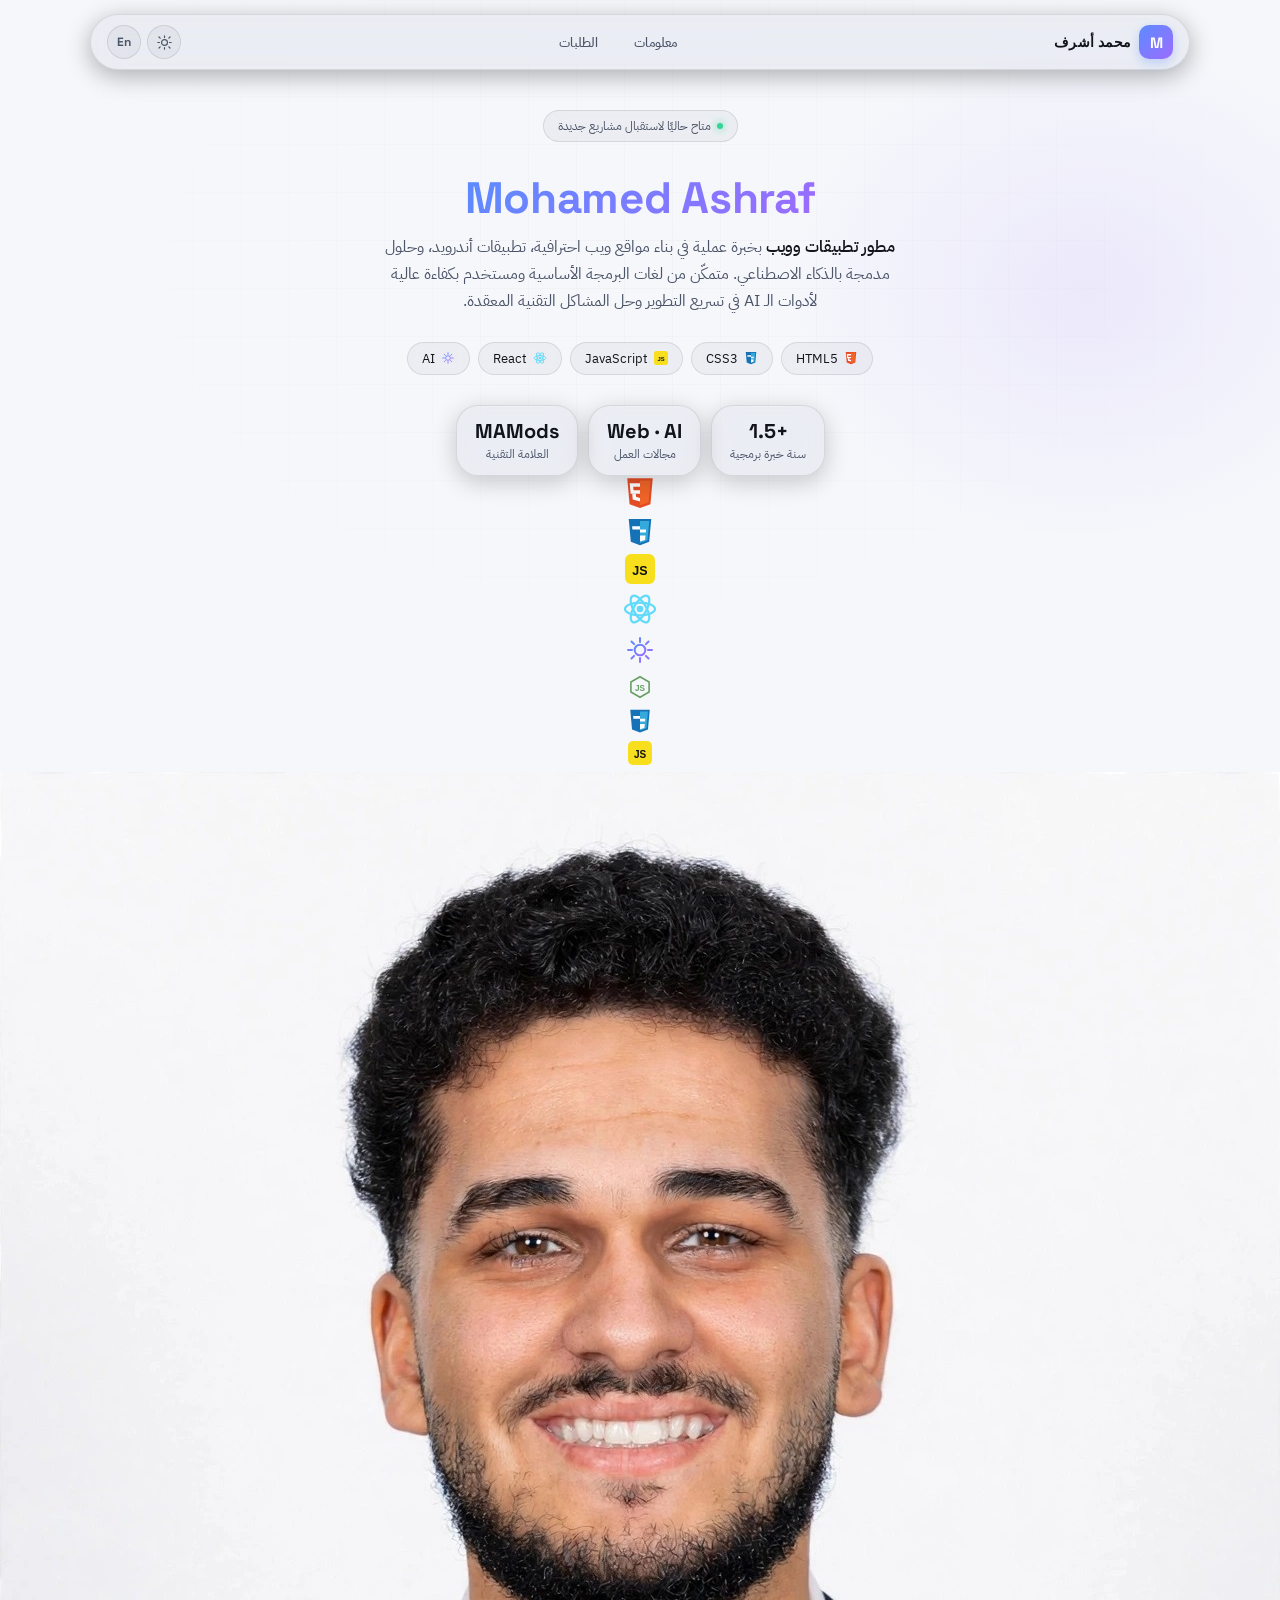
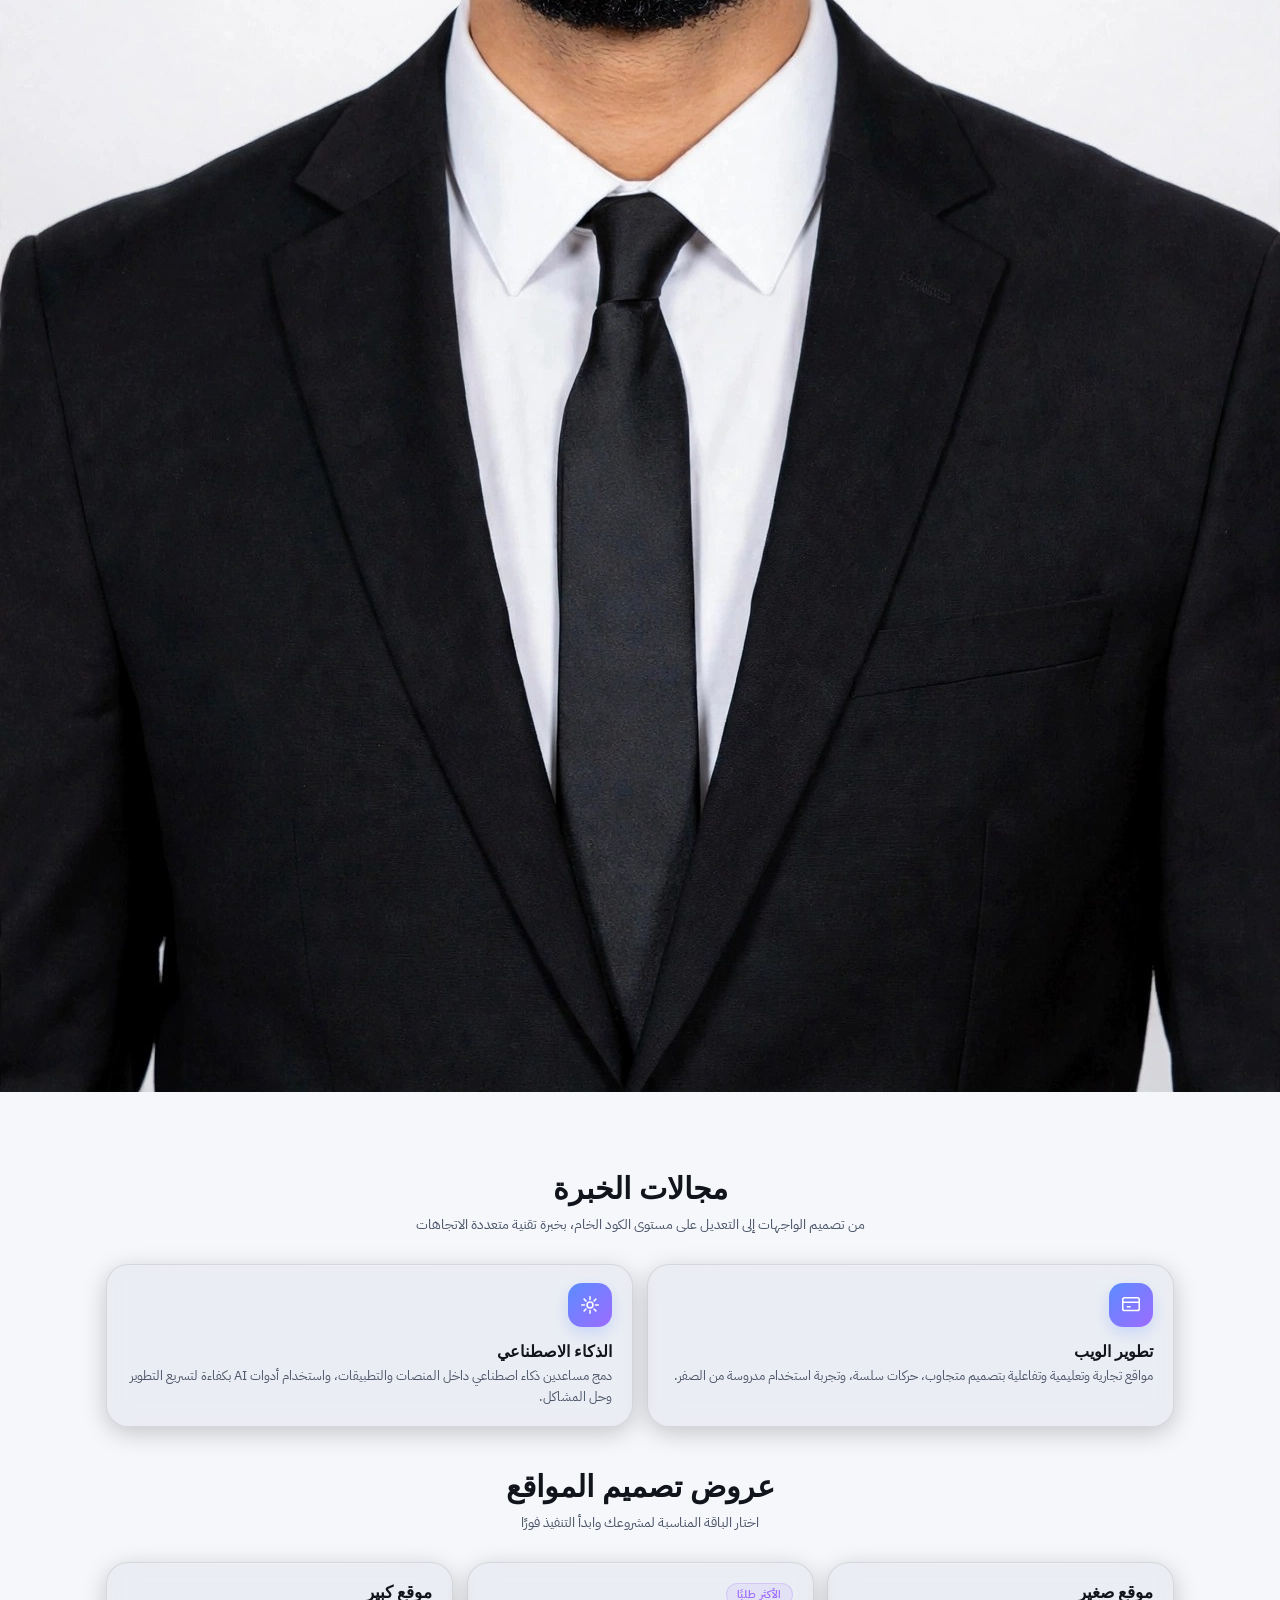
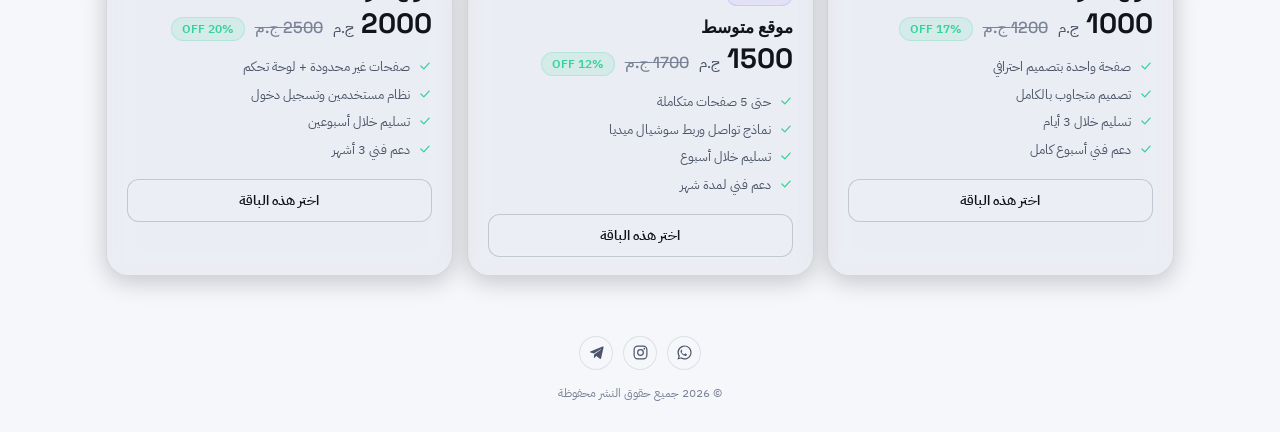
==== index.html @ 5bc2eb26 "Update index.html" ====
<!DOCTYPE html>
<html lang="ar" dir="rtl">
<head>
    <meta charset="UTF-8">
    <meta name="viewport" content="width=device-width, initial-scale=1.0, maximum-scale=1.0, user-scalable=yes">
    <title>Mohamed Ashraf — Developer</title>

    <!-- ===== FAVICONS (لازم الصور دي تكون في نفس مجلد index.html جوه الـ GitHub repo) ===== -->
    <link rel="icon" type="image/png" sizes="16x16" href="favicon-16x16.png">
    <link rel="icon" type="image/png" sizes="32x32" href="favicon-32x32.png">
    <link rel="apple-touch-icon" sizes="180x180" href="apple-touch-icon.png">

    <link rel="preconnect" href="https://fonts.googleapis.com">
    <link rel="preconnect" href="https://fonts.gstatic.com" crossorigin>
    <link href="https://fonts.googleapis.com/css2?family=Space+Grotesk:wght@400;500;600;700&family=Inter:wght@400;500;600;700;800&family=IBM+Plex+Sans+Arabic:wght@400;500;600;700&display=swap" rel="stylesheet">
    <link rel="stylesheet" href="style.css">
</head>
<body class="ar-mode" dir="rtl">

    <!-- ===== NAV ===== -->
    <nav class="nav" id="mainNav">
        <div class="nav-logo">
            <div class="nav-logo-mark">M</div>
            <div class="nav-logo-text" data-i18n="nav-name">Mohamed Ashraf</div>
        </div>
        <div class="nav-links">
            <a href="#heroSection" class="nav-link" data-i18n="nav-info">معلومات</a>
            <a href="#offers" class="nav-link" data-i18n="nav-orders">الطلبات</a>
        </div>
        <div class="nav-actions">
            <button class="theme-toggle" id="themeToggle" title="Toggle theme">
                <svg class="icon-moon" viewBox="0 0 24 24" fill="none" stroke="currentColor" stroke-width="1.7" stroke-linecap="round" stroke-linejoin="round">
                    <path d="M21 12.79A9 9 0 1 1 11.21 3 7 7 0 0 0 21 12.79z"/>
                </svg>
                <svg class="icon-sun" viewBox="0 0 24 24" fill="none" stroke="currentColor" stroke-width="1.7" stroke-linecap="round" stroke-linejoin="round">
                    <circle cx="12" cy="12" r="4.2"/>
                    <path d="M12 2.5v2.4M12 19.1v2.4M4.2 4.2l1.7 1.7M18.1 18.1l1.7 1.7M2.5 12h2.4M19.1 12h2.4M4.2 19.8l1.7-1.7M18.1 5.9l1.7-1.7"/>
                </svg>
            </button>
            <button class="lang-toggle" id="langToggle" title="Toggle language">
                <span class="lang-label" id="langLabel">ع</span>
            </button>
        </div>
    </nav>

    <!-- ===== MAIN ===== -->
    <main>
        <!-- HERO -->
        <section class="hero" id="heroSection">
            <div class="hero-text-col">
                <div class="eyebrow">
                    <span class="dot"></span>
                    <span data-i18n="eyebrow">متاح حاليًا لاستقبال مشاريع جديدة</span>
                </div>

                <h1 class="hero-name"><span class="grad-text" data-i18n="name">Mohamed Ashraf</span></h1>
                <p class="hero-tagline" data-i18n="tagline">
                    <strong>مطور ويب</strong> بخبرة عملية في بناء مواقع ويب احترافية
                    وحلول مدمجة بالذكاء الاصطناعي. متمكّن من لغات البرمجة الأساسية ومستخدم بكفاءة عالية
                    لأدوات الـ AI في تسريع التطوير وحل المشاكل التقنية المعقدة.
                </p>

                <div class="skill-pills">
                    <div class="skill-pill">
                        <svg viewBox="0 0 32 32" width="14" height="14">
                            <path fill="#E44D26" d="M4 2h24l-2.2 24.5L16 30 6.2 26.5z"/>
                            <path fill="#F16529" d="M16 4.2v23.4l8-2.7L25.8 4.2z"/>
                            <path fill="#FFFFFF" d="M16 13.5H9.9l-.3-3.4H16V6.8H6.3l.9 9.8h8.8z"/>
                            <path fill="#FFFFFF" d="M16 20.6l-3.7-1-.25-2.8H8.7l.45 5.2 6.85 1.9z"/>
                        </svg>
                        HTML5
                    </div>
                    <div class="skill-pill">
                        <svg viewBox="0 0 32 32" width="14" height="14">
                            <path fill="#1572B6" d="M4 2h24l-2.2 24.5L16 30 6.2 26.5z"/>
                            <path fill="#33A9DC" d="M16 4.2v23.4l8-2.7L25.8 4.2z"/>
                            <path fill="#FFFFFF" d="M16 13.2h6.5l-.3 3.3H16v3.2h5.9l-.45 4.9-5.45 1.5z"/>
                            <path fill="#FFFFFF" d="M16 9.9v3.3H7.9l-.3-3.3z"/>
                        </svg>
                        CSS3
                    </div>
                    <div class="skill-pill">
                        <svg viewBox="0 0 24 24" width="14" height="14" fill="#F7DF1E">
                            <rect width="24" height="24" rx="4"/>
                            <text x="12" y="17" font-size="10" font-weight="700" text-anchor="middle" fill="#0B0E14" font-family="Arial">JS</text>
                        </svg>
                        JavaScript
                    </div>
                    <div class="skill-pill">
                        <svg viewBox="0 0 24 24" width="14" height="14" fill="none" stroke="#61DAFB" stroke-width="1.5">
                            <circle cx="12" cy="12" r="2.2" fill="#61DAFB" stroke="none"/>
                            <ellipse cx="12" cy="12" rx="10" ry="4.2"/>
                            <ellipse cx="12" cy="12" rx="10" ry="4.2" transform="rotate(60 12 12)"/>
                            <ellipse cx="12" cy="12" rx="10" ry="4.2" transform="rotate(120 12 12)"/>
                        </svg>
                        React
                    </div>
                    <div class="skill-pill">
                        <svg viewBox="0 0 24 24" fill="none" stroke="url(#aiGradSmall)" stroke-width="1.5">
                            <defs><linearGradient id="aiGradSmall" x1="0" y1="0" x2="1" y2="1"><stop offset="0" stop-color="#5B8CFF"/><stop offset="1" stop-color="#9D6BFF"/></linearGradient></defs>
                            <path d="M12 3v3M12 18v3M3 12h3M18 12h3M5.6 5.6l2 2M16.4 16.4l2 2M5.6 18.4l2-2M16.4 7.6l2-2" stroke-linecap="round"/>
                            <circle cx="12" cy="12" r="4"/>
                        </svg>
                        AI
                    </div>
                </div>

                <div class="hero-stats">
                    <div class="stat-card glass-card" data-reveal="left">
                        <div class="stat-num">+1.5</div>
                        <div class="stat-label" data-i18n="stat-years">سنة خبرة برمجية</div>
                    </div>
                    <div class="stat-card glass-card" data-reveal="up">
                        <div class="stat-num">Web · AI</div>
                        <div class="stat-label" data-i18n="stat-fields">مجالات العمل</div>
                    </div>
                    <div class="stat-card glass-card" data-reveal="right">
                        <div class="stat-num">MAMods</div>
                        <div class="stat-label" data-i18n="stat-brand">العلامة التقنية</div>
                    </div>
                </div>
            </div>

            <div class="hero-image-col">
                <div class="floating-icons">
                    <div class="float-icon fi-1">
                        <svg viewBox="0 0 32 32" width="34" height="34">
                            <path fill="#E44D26" d="M4 2h24l-2.2 24.5L16 30 6.2 26.5z"/>
                            <path fill="#F16529" d="M16 4.2v23.4l8-2.7L25.8 4.2z"/>
                            <path fill="#FFFFFF" d="M16 13.5H9.9l-.3-3.4H16V6.8H6.3l.9 9.8h8.8z"/>
                            <path fill="#FFFFFF" d="M16 20.6l-3.7-1-.25-2.8H8.7l.45 5.2 6.85 1.9z"/>
                        </svg>
                    </div>
                    <div class="float-icon fi-2">
                        <svg viewBox="0 0 32 32" width="30" height="30">
                            <path fill="#1572B6" d="M4 2h24l-2.2 24.5L16 30 6.2 26.5z"/>
                            <path fill="#33A9DC" d="M16 4.2v23.4l8-2.7L25.8 4.2z"/>
                            <path fill="#FFFFFF" d="M16 13.2h6.5l-.3 3.3H16v3.2h5.9l-.45 4.9-5.45 1.5z"/>
                            <path fill="#FFFFFF" d="M16 9.9v3.3H7.9l-.3-3.3z"/>
                        </svg>
                    </div>
                    <div class="float-icon fi-3">
                        <svg viewBox="0 0 24 24" width="30" height="30" fill="#F7DF1E">
                            <rect width="24" height="24" rx="5"/>
                            <text x="12" y="17" font-size="10" font-weight="700" text-anchor="middle" fill="#0B0E14" font-family="Arial">JS</text>
                        </svg>
                    </div>
                    <div class="float-icon fi-4">
                        <svg viewBox="0 0 24 24" width="36" height="36" fill="none" stroke="#61DAFB" stroke-width="1.5">
                            <circle cx="12" cy="12" r="2.2" fill="#61DAFB" stroke="none"/>
                            <ellipse cx="12" cy="12" rx="10" ry="4.2"/>
                            <ellipse cx="12" cy="12" rx="10" ry="4.2" transform="rotate(60 12 12)"/>
                            <ellipse cx="12" cy="12" rx="10" ry="4.2" transform="rotate(120 12 12)"/>
                        </svg>
                    </div>
                    <div class="float-icon fi-5">
                        <svg viewBox="0 0 24 24" width="32" height="32" fill="none" stroke="url(#aiGradFloat)" stroke-width="1.5">
                            <defs><linearGradient id="aiGradFloat" x1="0" y1="0" x2="1" y2="1"><stop offset="0" stop-color="#5B8CFF"/><stop offset="1" stop-color="#9D6BFF"/></linearGradient></defs>
                            <path d="M12 3v3M12 18v3M3 12h3M18 12h3M5.6 5.6l2 2M16.4 16.4l2 2M5.6 18.4l2-2M16.4 7.6l2-2" stroke-linecap="round"/>
                            <circle cx="12" cy="12" r="4"/>
                        </svg>
                    </div>
                    <div class="float-icon fi-6">
                        <svg viewBox="0 0 24 24" width="28" height="28" fill="#68A063">
                            <path d="M12 3.2l7.8 4.5v8.6L12 20.8 4.2 16.3V7.7z" fill="none" stroke="#68A063" stroke-width="1.4"/>
                            <text x="12" y="15" font-size="7" font-weight="700" text-anchor="middle" fill="#68A063" font-family="Arial">JS</text>
                        </svg>
                    </div>
                    <div class="float-icon fi-7">
                        <svg viewBox="0 0 32 32" width="26" height="26">
                            <path fill="#1572B6" d="M4 2h24l-2.2 24.5L16 30 6.2 26.5z"/>
                            <path fill="#33A9DC" d="M16 4.2v23.4l8-2.7L25.8 4.2z"/>
                            <path fill="#FFFFFF" d="M16 13.2h6.5l-.3 3.3H16v3.2h5.9l-.45 4.9-5.45 1.5z"/>
                            <path fill="#FFFFFF" d="M16 9.9v3.3H7.9l-.3-3.3z"/>
                        </svg>
                    </div>
                    <div class="float-icon fi-8">
                        <svg viewBox="0 0 24 24" width="24" height="24" fill="#F7DF1E">
                            <rect width="24" height="24" rx="5"/>
                            <text x="12" y="17" font-size="10" font-weight="700" text-anchor="middle" fill="#0B0E14" font-family="Arial">JS</text>
                        </svg>
                    </div>
                </div>
                <div id="profileWrap" class="profile-wrap-full">
                    <img class="profile-img-full" id="profileImg" src="profile.jpg" alt="Mohamed Ashraf" loading="lazy">
                </div>
            </div>
        </section>

        <!-- EXPERTISE -->
        <section class="section">
            <div class="section-head">
                <h2 class="section-title" data-i18n="expertise-title">مجالات الخبرة</h2>
                <p class="section-sub" data-i18n="expertise-sub">من تصميم الواجهات إلى التعديل على مستوى الكود الخام، بخبرة تقنية متعددة الاتجاهات</p>
            </div>
            <div class="expertise-grid">
                <div class="glass-card expertise-card" data-reveal="left">
                    <div class="expertise-icon">
                        <svg viewBox="0 0 24 24" fill="none" stroke="#fff" stroke-width="1.7"><rect x="3" y="4" width="18" height="14" rx="2"/><path d="M3 9h18M8 14h3" stroke-linecap="round"/></svg>
                    </div>
                    <div class="expertise-title" data-i18n="exp-web-title">تطوير الويب</div>
                    <div class="expertise-desc" data-i18n="exp-web-desc">مواقع تجارية وتعليمية وتفاعلية بتصميم متجاوب، حركات سلسة، وتجربة استخدام مدروسة من الصفر.</div>
                </div>
                <div class="glass-card expertise-card" data-reveal="right">
                    <div class="expertise-icon">
                        <svg viewBox="0 0 24 24" fill="none" stroke="#fff" stroke-width="1.7"><circle cx="12" cy="12" r="3.2"/><path d="M12 3v3M12 18v3M3 12h3M18 12h3M5.6 5.6l2 2M16.4 16.4l2 2M5.6 18.4l2-2M16.4 7.6l2-2" stroke-linecap="round"/></svg>
                    </div>
                    <div class="expertise-title" data-i18n="exp-ai-title">الذكاء الاصطناعي</div>
                    <div class="expertise-desc" data-i18n="exp-ai-desc">دمج مساعدين ذكاء اصطناعي داخل المنصات والتطبيقات، واستخدام أدوات AI بكفاءة لتسريع التطوير وحل المشاكل.</div>
                </div>
            </div>
        </section>

        <!-- OFFERS -->
        <section class="section" id="offers">
            <div class="section-head">
                <h2 class="section-title" data-i18n="offers-title">عروض تصميم المواقع</h2>
                <p class="section-sub" data-i18n="offers-sub">اختار الباقة المناسبة لمشروعك وابدأ التنفيذ فورًا</p>
            </div>
            <div class="offers-wrap" id="offersWrap"></div>
        </section>
    </main>

    <!-- ===== FOOTER ===== -->
    <footer class="footer">
        <div class="footer-socials">
            <a href="https://wa.me/201550425843" class="nav-icon" target="_blank">
                <!-- Original WhatsApp SVG (same as nav) -->
                <svg viewBox="0 0 24 24" fill="currentColor" width="15" height="15">
                    <path d="M12.04 2C6.58 2 2.13 6.45 2.13 11.91c0 1.93.55 3.74 1.5 5.27L2 22l4.94-1.6a9.9 9.9 0 0 0 5.1 1.39h.01c5.46 0 9.91-4.45 9.91-9.91 0-2.65-1.03-5.14-2.9-7.01A9.82 9.82 0 0 0 12.04 2zm0 1.67c2.21 0 4.28.86 5.84 2.42a8.2 8.2 0 0 1 2.42 5.83c0 4.55-3.71 8.25-8.27 8.25a8.27 8.27 0 0 1-4.2-1.15l-.3-.18-3.04.98.99-2.94-.2-.31a8.18 8.18 0 0 1-1.26-4.39c0-4.56 3.71-8.27 8.27-8.27l-.25-.24zm-4.3 4.78c-.16 0-.42.06-.6.27-.2.23-.78.76-.78 1.84s.8 2.13.91 2.28c.11.15 1.55 2.49 3.84 3.39 1.9.75 2.29.6 2.7.56.42-.04 1.36-.55 1.55-1.09.19-.53.19-.98.13-1.08-.05-.1-.24-.16-.5-.29-.27-.13-1.55-.77-1.8-.86-.23-.09-.4-.13-.57.13-.16.26-.65.81-.8.97-.14.17-.29.18-.53.06-.25-.13-1.06-.4-2-1.24-.74-.66-1.24-1.48-1.39-1.73-.14-.25-.01-.39.11-.51.13-.13.28-.34.41-.51.13-.17.18-.29.27-.48.08-.19.04-.36-.03-.51-.07-.14-.65-1.58-.9-2.16-.18-.43-.35-.45-.51-.45z"/>
                </svg>
            </a>
            <a href="https://instagram.com/mhamedashrf.0" class="nav-icon" target="_blank">
                <svg viewBox="0 0 24 24" fill="none" stroke="currentColor" stroke-width="1.7" width="15" height="15">
                    <rect x="3" y="3" width="18" height="18" rx="5"/>
                    <circle cx="12" cy="12" r="4"/>
                    <circle cx="17.4" cy="6.6" r="1.2" fill="currentColor" stroke="none"/>
                </svg>
            </a>
            <a href="https://t.me/h_moh_za" class="nav-icon" target="_blank">
                <svg viewBox="0 0 24 24" fill="currentColor" width="15" height="15">
                    <path d="M21.9 4.8 18.6 19.9c-.25 1.1-.9 1.36-1.83.85l-5.05-3.72-2.44 2.34c-.27.27-.5.5-1 .5l.36-5.1L18 8c.45-.4-.1-.62-.55-.22L8.5 13.4l-4.9-1.53c-1.07-.33-1.08-1.07-.23-1.4L20.6 3.6c.9-.33 1.7.21 1.3 1.2Z"/>
                </svg>
            </a>
        </div>
        <p data-i18n="footer-copy">© 2026 جميع حقوق النشر محفوظة</p>
    </footer>

    <!-- ===== MODAL ===== -->
    <div class="modal-overlay" id="modal">
        <div class="modal-box">
            <div class="modal-head">
                <div>
                    <h3 data-i18n="modal-title">إكمال الطلب</h3>
                    <p data-i18n="modal-sub">ابعت بياناتك وهيتم التواصل معاك على واتساب</p>
                </div>
                <div class="modal-close" id="modalClose">
                    <svg viewBox="0 0 24 24" fill="none" stroke="currentColor" stroke-width="2"><path d="M6 6l12 12M18 6L6 18" stroke-linecap="round"/></svg>
                </div>
            </div>
            <div class="selected-banner" id="selectedBanner"></div>
            <div class="field">
                <label data-i18n="label-name">الاسم الكامل</label>
                <input type="text" id="custName" placeholder="اكتب اسمك بالكامل">
            </div>
            <div class="field">
                <label data-i18n="label-phone">رقم الهاتف</label>
                <input type="tel" id="custPhone" placeholder="01xxxxxxxxx">
            </div>
            <div class="field">
                <label data-i18n="label-email">البريد الإلكتروني (اختياري)</label>
                <input type="email" id="custEmail" placeholder="example@mail.com">
            </div>
            <div class="field">
                <label data-i18n="label-details">تفاصيل إضافية</label>
                <textarea id="custDetails" rows="3" placeholder="اكتب أي تفاصيل عن الموقع اللي محتاجه..."></textarea>
            </div>
            <button class="send-btn" id="sendOrder" data-i18n="send-btn">إرسال الطلب عبر واتساب</button>
        </div>
    </div>

    <!-- ===== LIGHTBOX ===== -->
    <div class="lightbox-overlay" id="lightboxOverlay">
        <div class="lightbox-close" id="lightboxClose">
            <svg viewBox="0 0 24 24" fill="none" stroke="currentColor" stroke-width="2"><path d="M6 6l12 12M18 6L6 18" stroke-linecap="round"/></svg>
        </div>
        <img class="lightbox-img" id="lightboxImg" src="profile.jpg" alt="Mohamed Ashraf">
    </div>

    <!-- ===== SENDING OVERLAY ===== -->
    <div class="sending-overlay" id="sendingOverlay">
        <div class="sending-ring"></div>
        <div class="sending-title" data-i18n="sending-title">جاري تحويل طلبك...</div>
        <div class="sending-sub" data-i18n="sending-sub">هيتم فتح واتساب خلال لحظات</div>
    </div>

    <script src="script.js"></script>

</body>
</html>
---- style.css ----
/* ===== RESET & ROOT ===== */
        * {
            margin: 0;
            padding: 0;
            box-sizing: border-box;
        }
        html {
            scroll-behavior: smooth;
        }
        :root {
            --bg: #0B0E14;
            --bg-2: #0E1220;
            --glass: rgba(255, 255, 255, 0.045);
            --glass-strong: rgba(255, 255, 255, 0.08);
            --glass-border: rgba(255, 255, 255, 0.12);
            --glass-border-strong: rgba(255, 255, 255, 0.2);
            --text: #F5F7FA;
            --text-dim: #9AA3B5;
            --text-faint: #6B7385;
            --accent-1: #5B8CFF;
            --accent-2: #9D6BFF;
            --accent-3: #34D399;
            --grad: linear-gradient(135deg, var(--accent-1), var(--accent-2));
            --radius-lg: 22px;
            --radius-md: 16px;
            --radius-sm: 12px;
            --card-pad: 18px 20px;
            --font-ar: 'IBM Plex Sans Arabic', 'Inter', sans-serif;
            --font-en: 'Space Grotesk', 'Inter', sans-serif;
            --transition: 0.25s ease;
        }
        /* ===== LIGHT MODE ===== */
        body.light-mode {
            --bg: #F5F7FB;
            --bg-2: #EDEFF6;
            --glass: rgba(15, 20, 35, 0.04);
            --glass-strong: rgba(15, 20, 35, 0.06);
            --glass-border: rgba(15, 20, 35, 0.10);
            --glass-border-strong: rgba(15, 20, 35, 0.18);
            --text: #12141C;
            --text-dim: #4B5468;
            --text-faint: #7A8296;
        }
        body {
            background:
                radial-gradient(ellipse 600px 400px at 18% -10%, rgba(91, 140, 255, 0.12), transparent 55%),
                radial-gradient(ellipse 600px 500px at 85% 8%, rgba(157, 107, 255, 0.10), transparent 50%),
                var(--bg);
            color: var(--text);
            font-family: var(--font-ar);
            min-height: 100vh;
            overflow-x: hidden;
            -webkit-font-smoothing: antialiased;
            transition: background 0.35s ease, color 0.35s ease;
        }
        body::before {
            content: '';
            position: fixed;
            inset: 0;
            background-image:
                linear-gradient(rgba(255, 255, 255, 0.015) 1px, transparent 1px),
                linear-gradient(90deg, rgba(255, 255, 255, 0.015) 1px, transparent 1px);
            background-size: 48px 48px;
            mask-image: radial-gradient(ellipse 70% 70% at 50% 30%, black 0%, transparent 75%);
            pointer-events: none;
            z-index: 0;
        }
        body.light-mode::before {
            background-image:
                linear-gradient(rgba(0, 0, 0, 0.02) 1px, transparent 1px),
                linear-gradient(90deg, rgba(0, 0, 0, 0.02) 1px, transparent 1px);
        }
        .en-mode {
            direction: ltr;
            font-family: var(--font-en);
        }
        .en-mode .arabic-text {
            font-family: var(--font-en);
        }
        .ar-mode .en-text {
            font-family: var(--font-ar);
        }

        /* ===== NAV ===== */
        .nav {
            position: fixed;
            top: 14px;
            left: 50%;
            transform: translateX(-50%);
            width: min(94%, 1100px);
            z-index: 1000;
            display: flex;
            align-items: center;
            justify-content: space-between;
            padding: 10px 16px;
            background: var(--glass);
            border: 1px solid var(--glass-border);
            border-radius: 999px;
            backdrop-filter: blur(16px) saturate(140%);
            -webkit-backdrop-filter: blur(16px) saturate(140%);
            box-shadow: 0 6px 24px rgba(0, 0, 0, 0.30);
        }
        .nav-logo {
            display: flex;
            align-items: center;
            gap: 8px;
        }
        .nav-logo-mark {
            width: 34px;
            height: 34px;
            border-radius: 10px;
            background: var(--grad);
            display: flex;
            align-items: center;
            justify-content: center;
            font-family: var(--font-en);
            font-weight: 700;
            font-size: 15px;
            color: #fff;
            box-shadow: 0 4px 12px rgba(91, 140, 255, 0.35);
            flex-shrink: 0;
        }
        .nav-logo-text {
            font-family: var(--font-en);
            font-weight: 600;
            font-size: 14px;
            letter-spacing: 0.2px;
            white-space: nowrap;
        }
        .nav-links {
            display: flex;
            align-items: center;
            gap: 4px;
        }
        .nav-link {
            position: relative;
            padding: 7px 16px;
            border-radius: 999px;
            font-size: 13px;
            font-weight: 500;
            color: var(--text-dim);
            text-decoration: none;
            transition: all var(--transition);
            white-space: nowrap;
        }
        .nav-link:hover {
            color: var(--text);
            background: var(--glass-strong);
        }
        @media(max-width: 640px) {
            .nav-links {
                display: none;
            }
        }
        .nav-actions {
            display: flex;
            align-items: center;
            gap: 6px;
        }
        .nav-icon {
            width: 34px;
            height: 34px;
            border-radius: 50%;
            display: flex;
            align-items: center;
            justify-content: center;
            background: rgba(255, 255, 255, 0.04);
            border: 1px solid var(--glass-border);
            color: var(--text-dim);
            transition: all var(--transition);
            flex-shrink: 0;
            cursor: pointer;
            text-decoration: none;
        }
        .nav-icon svg {
            width: 17px;
            height: 17px;
        }
        .nav-icon:hover {
            color: var(--text);
            border-color: var(--glass-border-strong);
            background: var(--glass-strong);
            transform: translateY(-2px);
        }
        .lang-toggle,
        .theme-toggle {
            position: relative;
            width: 34px;
            height: 34px;
            border-radius: 50%;
            background: var(--glass);
            border: 1px solid var(--glass-border);
            color: var(--text-dim);
            display: flex;
            align-items: center;
            justify-content: center;
            cursor: pointer;
            transition: all var(--transition);
            flex-shrink: 0;
            font-size: 14px;
            font-weight: 600;
            font-family: var(--font-en);
        }
        .lang-toggle:hover,
        .theme-toggle:hover {
            color: var(--text);
            border-color: var(--glass-border-strong);
            background: var(--glass-strong);
            transform: translateY(-2px);
        }
        .lang-toggle .lang-label {
            font-size: 12px;
            font-weight: 700;
            letter-spacing: 0.3px;
            line-height: 1;
        }
        .theme-toggle svg {
            width: 17px;
            height: 17px;
        }
        .theme-toggle .icon-moon { display: block; }
        .theme-toggle .icon-sun { display: none; }
        body.light-mode .theme-toggle .icon-moon { display: none; }
        body.light-mode .theme-toggle .icon-sun { display: block; }

        /* ===== HERO ===== */
        .hero {
            position: relative;
            z-index: 1;
            padding: 110px 16px 50px;
            display: flex;
            flex-direction: column;
            align-items: center;
            text-align: center;
        }
        .eyebrow {
            display: inline-flex;
            align-items: center;
            gap: 6px;
            padding: 6px 14px;
            border-radius: 999px;
            background: var(--glass);
            border: 1px solid var(--glass-border);
            font-size: 12px;
            color: var(--text-dim);
            margin-bottom: 28px;
            backdrop-filter: blur(8px);
        }
        .eyebrow .dot {
            width: 6px;
            height: 6px;
            border-radius: 50%;
            background: var(--accent-3);
            box-shadow: 0 0 8px var(--accent-3);
            flex-shrink: 0;
        }

        .profile-orbit-wrap {
            position: relative;
            width: 240px;
            height: 240px;
            display: flex;
            align-items: center;
            justify-content: center;
            margin-bottom: 22px;
        }
        .profile-wrap {
            position: relative;
            width: 176px;
            height: 176px;
            border-radius: 50%;
            cursor: pointer;
            -webkit-tap-highlight-color: transparent;
            user-select: none;
            -webkit-user-select: none;
            z-index: 3;
        }
        .profile-glow {
            position: absolute;
            inset: -10px;
            border-radius: 50%;
            background: var(--grad);
            filter: blur(20px);
            opacity: 0.40;
            animation: glowPulse 4s ease-in-out infinite;
            will-change: transform, opacity;
        }
        @keyframes glowPulse {
            0%,
            100% {
                opacity: 0.35;
                transform: scale(1);
            }
            50% {
                opacity: 0.55;
                transform: scale(1.04);
            }
        }
        .profile-img {
            position: relative;
            width: 100%;
            height: 100%;
            border-radius: 50%;
            object-fit: cover;
            border: 2.5px solid rgba(255, 255, 255, 0.85);
            box-shadow: 0 10px 32px rgba(0, 0, 0, 0.45);
            display: block;
        }

        /* ===== ORBITING LANGUAGE ICONS ===== */
        .orbit-ring {
            position: absolute;
            inset: 0;
            border-radius: 50%;
            border: 1px dashed var(--glass-border);
            animation: orbitSpin 22s linear infinite;
            z-index: 2;
        }
        .orbit-ring-1 {
            width: 240px;
            height: 240px;
            top: 50%;
            left: 50%;
            transform: translate(-50%, -50%);
        }
        .orbit-ring-2 {
            width: 208px;
            height: 208px;
            top: 50%;
            left: 50%;
            transform: translate(-50%, -50%);
            animation-duration: 16s;
            animation-direction: reverse;
        }
        @keyframes orbitSpin {
            from { transform: translate(-50%, -50%) rotate(0deg); }
            to { transform: translate(-50%, -50%) rotate(360deg); }
        }
        .orbit-icon {
            position: absolute;
            top: 50%;
            left: 50%;
            width: 34px;
            height: 34px;
            margin: -17px;
            border-radius: 50%;
            background: var(--glass-strong);
            border: 1px solid var(--glass-border-strong);
            display: flex;
            align-items: center;
            justify-content: center;
            backdrop-filter: blur(8px);
            box-shadow: 0 4px 14px rgba(0, 0, 0, 0.30);
            transform: rotate(var(--angle)) translateX(120px) rotate(calc(-1 * var(--angle)));
            animation: counterSpin 22s linear infinite;
        }
        .orbit-ring-2 .orbit-icon {
            transform: rotate(var(--angle)) translateX(104px) rotate(calc(-1 * var(--angle)));
            animation-duration: 16s;
            animation-direction: reverse;
        }
        @keyframes counterSpin {
            from { transform: rotate(var(--angle)) translateX(120px) rotate(calc(-1 * var(--angle))); }
            to { transform: rotate(calc(var(--angle) + 360deg)) translateX(120px) rotate(calc(-1 * var(--angle) - 360deg)); }
        }
        @media(max-width: 560px) {
            .profile-orbit-wrap {
                width: 190px;
                height: 190px;
            }
            .profile-wrap {
                width: 132px;
                height: 132px;
            }
            .orbit-ring-1 {
                width: 190px;
                height: 190px;
            }
            .orbit-ring-2 {
                width: 164px;
                height: 164px;
            }
            .orbit-icon {
                width: 28px;
                height: 28px;
                margin: -14px;
                transform: rotate(var(--angle)) translateX(95px) rotate(calc(-1 * var(--angle)));
            }
            .orbit-ring-2 .orbit-icon {
                transform: rotate(var(--angle)) translateX(82px) rotate(calc(-1 * var(--angle)));
            }
            .orbit-icon svg {
                width: 16px !important;
                height: 16px !important;
            }
        }

        .hero-name {
            font-family: var(--font-en);
            font-size: clamp(30px, 5vw, 44px);
            font-weight: 700;
            letter-spacing: -0.3px;
            margin-bottom: 8px;
        }
        .hero-name .grad-text {
            background: var(--grad);
            -webkit-background-clip: text;
            background-clip: text;
            color: transparent;
        }
        .hero-tagline {
            font-size: clamp(14px, 2vw, 16px);
            color: var(--text-dim);
            max-width: 520px;
            line-height: 1.7;
            margin-bottom: 26px;
        }
        .hero-tagline strong {
            color: var(--text);
            font-weight: 600;
        }

        .skill-pills {
            display: flex;
            flex-wrap: wrap;
            gap: 8px;
            justify-content: center;
            margin-bottom: 30px;
            max-width: 600px;
        }
        .skill-pill {
            display: flex;
            align-items: center;
            gap: 6px;
            padding: 6px 14px;
            border-radius: 999px;
            background: var(--glass);
            border: 1px solid var(--glass-border);
            font-size: 12.5px;
            color: var(--text);
            backdrop-filter: blur(6px);
            transition: all var(--transition);
        }
        .skill-pill:hover {
            border-color: var(--glass-border-strong);
            background: var(--glass-strong);
            transform: translateY(-1px);
        }
        .skill-pill svg {
            width: 14px;
            height: 14px;
            flex-shrink: 0;
        }

        .hero-stats {
            display: flex;
            gap: 10px;
            flex-wrap: wrap;
            justify-content: center;
        }
        .stat-card {
            background: var(--glass);
            border: 1px solid var(--glass-border);
            border-radius: var(--radius-sm);
            padding: 12px 18px;
            min-width: 100px;
            backdrop-filter: blur(10px);
            text-align: center;
        }
        .stat-num {
            font-family: var(--font-en);
            font-size: 20px;
            font-weight: 700;
            color: var(--text);
        }
        .stat-label {
            font-size: 11.5px;
            color: var(--text-dim);
            margin-top: 2px;
        }

        /* ===== SECTIONS ===== */
        .section {
            position: relative;
            z-index: 1;
            max-width: 1100px;
            margin: 0 auto;
            padding: 20px 16px;
        }
        .section-head {
            text-align: center;
            margin-bottom: 28px;
        }
        .section-title {
            font-family: var(--font-en);
            font-size: clamp(22px, 3.4vw, 30px);
            font-weight: 700;
            margin-bottom: 6px;
        }
        .section-sub {
            color: var(--text-dim);
            font-size: 14px;
            max-width: 480px;
            margin: 0 auto;
            line-height: 1.6;
        }

        .glass-card {
            background: var(--glass);
            border: 1px solid var(--glass-border);
            border-radius: var(--radius-lg);
            backdrop-filter: blur(14px) saturate(140%);
            -webkit-backdrop-filter: blur(14px) saturate(140%);
            box-shadow: 0 6px 24px rgba(0, 0, 0, 0.20);
            position: relative;
            overflow: hidden;
            transition: transform var(--transition), border-color var(--transition);
        }
        .glass-card::after {
            content: '';
            position: absolute;
            top: 0;
            left: 0;
            right: 0;
            height: 1px;
            background: linear-gradient(90deg, transparent, rgba(255, 255, 255, 0.25), transparent);
        }

        .expertise-grid {
            display: grid;
            grid-template-columns: repeat(auto-fit, minmax(180px, 1fr));
            gap: 14px;
        }
        .expertise-card {
            padding: var(--card-pad);
            transition: transform var(--transition), border-color var(--transition);
        }
        .expertise-card:hover {
            transform: translateY(-4px);
            border-color: var(--glass-border-strong);
        }
        .expertise-icon {
            width: 44px;
            height: 44px;
            border-radius: 14px;
            background: var(--grad);
            display: flex;
            align-items: center;
            justify-content: center;
            margin-bottom: 14px;
            box-shadow: 0 6px 16px rgba(91, 140, 255, 0.25);
        }
        .expertise-icon svg {
            width: 22px;
            height: 22px;
            color: #fff;
        }
        .expertise-title {
            font-family: var(--font-en);
            font-size: 16px;
            font-weight: 600;
            margin-bottom: 4px;
        }
        .expertise-desc {
            color: var(--text-dim);
            font-size: 13px;
            line-height: 1.6;
        }

        .offers-wrap {
            display: grid;
            grid-template-columns: repeat(auto-fit, minmax(200px, 1fr));
            gap: 14px;
        }
        .offer-card {
            padding: var(--card-pad);
            cursor: pointer;
            transition: transform var(--transition), border-color var(--transition), box-shadow var(--transition);
        }
        .offer-card:hover {
            transform: translateY(-4px);
            border-color: var(--glass-border-strong);
            box-shadow: 0 12px 32px rgba(91, 140, 255, 0.12);
        }
        .offer-card.featured {
            border-color: rgba(157, 107, 255, 0.30);
        }
        .offer-badge {
            display: inline-block;
            font-size: 10.5px;
            font-weight: 600;
            color: var(--accent-2);
            background: rgba(157, 107, 255, 0.10);
            border: 1px solid rgba(157, 107, 255, 0.20);
            padding: 3px 10px;
            border-radius: 999px;
            margin-bottom: 10px;
            letter-spacing: 0.2px;
        }
        .offer-name {
            font-family: var(--font-en);
            font-size: 17px;
            font-weight: 600;
            margin-bottom: 2px;
        }
        .offer-price-row {
            display: flex;
            align-items: baseline;
            gap: 10px;
            margin-bottom: 12px;
            flex-wrap: wrap;
        }
        .offer-price {
            font-family: var(--font-en);
            font-size: 28px;
            font-weight: 700;
        }
        .offer-price .currency {
            font-size: 14px;
            color: var(--text-dim);
            font-weight: 500;
            font-family: var(--font-ar);
        }
        .offer-old-price {
            font-family: var(--font-en);
            font-size: 16px;
            color: var(--text-faint);
            text-decoration: line-through;
            font-weight: 500;
        }
        .offer-discount {
            font-size: 12px;
            color: var(--accent-3);
            font-weight: 600;
            background: rgba(52, 211, 153, 0.12);
            padding: 2px 10px;
            border-radius: 999px;
            border: 1px solid rgba(52, 211, 153, 0.20);
        }
        .offer-feats {
            list-style: none;
            margin-bottom: 16px;
        }
        .offer-feats li {
            display: flex;
            align-items: flex-start;
            gap: 8px;
            font-size: 12.5px;
            color: var(--text-dim);
            padding: 5px 0;
            line-height: 1.4;
        }
        .offer-feats li svg {
            width: 14px;
            height: 14px;
            flex-shrink: 0;
            margin-top: 1px;
            color: var(--accent-3);
        }
        .offer-btn {
            width: 100%;
            padding: 10px;
            border-radius: 12px;
            border: 1px solid var(--glass-border-strong);
            background: rgba(255, 255, 255, 0.04);
            color: var(--text);
            font-size: 13.5px;
            font-weight: 600;
            cursor: pointer;
            transition: all var(--transition);
            font-family: inherit;
        }
        .offer-btn:hover {
            background: var(--grad);
            border-color: transparent;
            box-shadow: 0 6px 18px rgba(91, 140, 255, 0.30);
        }

        /* ===== MODAL ===== */
        .modal-overlay {
            position: fixed;
            inset: 0;
            z-index: 3000;
            background: rgba(5, 7, 12, 0.70);
            backdrop-filter: blur(6px);
            -webkit-backdrop-filter: blur(6px);
            display: none;
            align-items: center;
            justify-content: center;
            padding: 16px;
        }
        .modal-box {
            width: 100%;
            max-width: 440px;
            max-height: 86vh;
            overflow-y: auto;
            background: rgba(18, 22, 34, 0.88);
            border: 1px solid var(--glass-border-strong);
            border-radius: var(--radius-lg);
            backdrop-filter: blur(24px) saturate(160%);
            -webkit-backdrop-filter: blur(24px) saturate(160%);
            box-shadow: 0 24px 64px rgba(0, 0, 0, 0.50);
            padding: 26px 24px;
        }
        .modal-box::-webkit-scrollbar {
            width: 5px;
        }
        .modal-box::-webkit-scrollbar-thumb {
            background: rgba(255, 255, 255, 0.12);
            border-radius: 10px;
        }
        .modal-head {
            display: flex;
            justify-content: space-between;
            align-items: flex-start;
            margin-bottom: 20px;
        }
        .modal-head h3 {
            font-family: var(--font-en);
            font-size: 20px;
            font-weight: 600;
        }
        .modal-head p {
            color: var(--text-dim);
            font-size: 12.5px;
            margin-top: 4px;
        }
        .modal-close {
            width: 32px;
            height: 32px;
            border-radius: 50%;
            background: rgba(255, 255, 255, 0.04);
            border: 1px solid var(--glass-border);
            color: var(--text-dim);
            display: flex;
            align-items: center;
            justify-content: center;
            cursor: pointer;
            flex-shrink: 0;
            transition: all var(--transition);
        }
        .modal-close:hover {
            background: rgba(255, 255, 255, 0.10);
            color: #fff;
        }
        .modal-close svg {
            width: 14px;
            height: 14px;
        }
        .selected-banner {
            background: rgba(91, 140, 255, 0.08);
            border: 1px solid rgba(91, 140, 255, 0.20);
            border-radius: 12px;
            padding: 12px 14px;
            margin-bottom: 18px;
            font-size: 13px;
        }
        .selected-banner b {
            font-family: var(--font-en);
            font-size: 15px;
            display: block;
            margin-top: 2px;
        }
        .field {
            margin-bottom: 14px;
        }
        .field label {
            display: block;
            font-size: 12px;
            color: var(--text-dim);
            margin-bottom: 5px;
            font-weight: 500;
        }
        .field input,
        .field textarea {
            width: 100%;
            padding: 11px 13px;
            background: rgba(255, 255, 255, 0.04);
            border: 1px solid var(--glass-border);
            border-radius: 10px;
            color: var(--text);
            font-size: 13.5px;
            font-family: inherit;
            resize: vertical;
            transition: border-color var(--transition), background var(--transition);
        }
        .field input::placeholder,
        .field textarea::placeholder {
            color: var(--text-faint);
        }
        .field input:focus,
        .field textarea:focus {
            outline: none;
            border-color: var(--accent-1);
            background: rgba(255, 255, 255, 0.06);
        }
        .send-btn {
            width: 100%;
            padding: 13px;
            border-radius: 12px;
            border: none;
            background: var(--grad);
            color: #fff;
            font-size: 14px;
            font-weight: 600;
            cursor: pointer;
            font-family: inherit;
            transition: transform var(--transition), box-shadow var(--transition);
            box-shadow: 0 8px 20px rgba(91, 140, 255, 0.30);
        }
        .send-btn:hover {
            transform: translateY(-2px);
            box-shadow: 0 12px 28px rgba(91, 140, 255, 0.40);
        }
        .send-btn:active {
            transform: scale(0.97);
        }

        /* ===== LIGHTBOX ===== */
        .lightbox-overlay {
            position: fixed;
            inset: 0;
            z-index: 5000;
            background: rgba(4, 5, 9, 0.85);
            backdrop-filter: blur(18px);
            -webkit-backdrop-filter: blur(18px);
            display: none;
            align-items: center;
            justify-content: center;
            padding: 24px;
            opacity: 0;
            transition: opacity 0.25s ease;
        }
        .lightbox-overlay.show {
            display: flex;
            opacity: 1;
        }
        .lightbox-img {
            max-width: min(340px, 80vw);
            max-height: 70vh;
            width: 100%;
            aspect-ratio: 1/1;
            object-fit: cover;
            border-radius: 28px;
            border: 2.5px solid rgba(255, 255, 255, 0.85);
            box-shadow: 0 24px 64px rgba(0, 0, 0, 0.50);
            transform: scale(0.92);
            transition: transform 0.30s cubic-bezier(.2, .8, .2, 1);
        }
        .lightbox-overlay.show .lightbox-img {
            transform: scale(1);
        }
        .lightbox-close {
            position: absolute;
            top: 18px;
            left: 18px;
            width: 38px;
            height: 38px;
            border-radius: 50%;
            background: rgba(255, 255, 255, 0.06);
            border: 1px solid var(--glass-border);
            color: var(--text);
            display: flex;
            align-items: center;
            justify-content: center;
            cursor: pointer;
            backdrop-filter: blur(8px);
            transition: background var(--transition);
        }
        .lightbox-close:hover {
            background: rgba(255, 255, 255, 0.12);
        }
        .lightbox-close svg {
            width: 16px;
            height: 16px;
        }

        /* ===== SENDING OVERLAY ===== */
        .sending-overlay {
            position: fixed;
            inset: 0;
            z-index: 4000;
            background: rgba(5, 7, 12, 0.92);
            backdrop-filter: blur(16px);
            -webkit-backdrop-filter: blur(16px);
            display: none;
            flex-direction: column;
            align-items: center;
            justify-content: center;
            text-align: center;
        }
        .sending-ring {
            width: 52px;
            height: 52px;
            border-radius: 50%;
            border: 3px solid rgba(255, 255, 255, 0.08);
            border-top-color: var(--accent-1);
            animation: spinRing 0.8s linear infinite;
            margin-bottom: 20px;
        }
        @keyframes spinRing {
            to {
                transform: rotate(360deg);
            }
        }
        .sending-title {
            font-family: var(--font-en);
            font-size: 17px;
            font-weight: 600;
            margin-bottom: 6px;
        }
        .sending-sub {
            color: var(--text-dim);
            font-size: 13px;
        }

        /* ===== FOOTER ===== */
        .footer {
            position: relative;
            z-index: 1;
            text-align: center;
            padding: 40px 16px 30px;
            color: var(--text-faint);
            font-size: 12px;
        }
        .footer-socials {
            display: flex;
            gap: 10px;
            justify-content: center;
            margin-bottom: 14px;
        }
        .footer-socials .nav-icon {
            width: 34px;
            height: 34px;
        }

        /* ===== RESPONSIVE ===== */
        @media(max-width: 560px) {
            .nav {
                padding: 8px 12px;
                top: 10px;
            }
            .nav-logo-text {
                font-size: 12px;
            }
            .nav-logo-mark {
                width: 28px;
                height: 28px;
                font-size: 13px;
                border-radius: 8px;
            }
            .nav-icon,
            .lang-toggle {
                width: 28px;
                height: 28px;
            }
            .nav-icon svg {
                width: 14px;
                height: 14px;
            }
            .lang-toggle .lang-label {
                font-size: 10px;
            }
            .hero {
                padding: 100px 12px 36px;
            }
            .profile-wrap {
                width: 110px;
                height: 110px;
            }
            .profile-glow {
                inset: -8px;
                filter: blur(14px);
            }
            .hero-name {
                font-size: 26px;
            }
            .hero-tagline {
                font-size: 13px;
            }
            .skill-pill {
                font-size: 11px;
                padding: 5px 10px;
            }
            .stat-card {
                padding: 10px 14px;
                min-width: 80px;
            }
            .stat-num {
                font-size: 17px;
            }
            .stat-label {
                font-size: 10.5px;
            }
            .section {
                padding: 14px 12px;
            }
            .section-title {
                font-size: 20px;
            }
            .section-sub {
                font-size: 13px;
            }
            .expertise-grid {
                grid-template-columns: 1fr 1fr;
                gap: 10px;
            }
            .expertise-card {
                padding: 14px 14px;
            }
            .expertise-icon {
                width: 36px;
                height: 36px;
                border-radius: 10px;
                margin-bottom: 10px;
            }
            .expertise-icon svg {
                width: 18px;
                height: 18px;
            }
            .expertise-title {
                font-size: 14px;
            }
            .expertise-desc {
                font-size: 12px;
            }
            .offers-wrap {
                grid-template-columns: 1fr;
                gap: 12px;
            }
            .offer-card {
                padding: 14px 16px;
            }
            .offer-price {
                font-size: 24px;
            }
            .offer-name {
                font-size: 15px;
            }
            .offer-feats li {
                font-size: 12px;
            }
            .modal-box {
                padding: 20px 16px;
            }
            .modal-head h3 {
                font-size: 18px;
            }
            .lightbox-img {
                max-width: min(280px, 76vw);
                border-radius: 20px;
            }
        }
        @media(max-width: 400px) {
            .expertise-grid {
                grid-template-columns: 1fr;
            }
            .nav-logo-text {
                display: none;
            }
        }

        /* ===== LIGHT MODE FIXES (cards / dividers / borders) ===== */
        body.light-mode .skill-pill,
        body.light-mode .expertise-card,
        body.light-mode .offer-card,
        body.light-mode .modal-box,
        body.light-mode .sending-overlay,
        body.light-mode .lightbox-close {
            background: var(--glass);
            border-color: var(--glass-border);
        }
        body.light-mode .expertise-card:hover,
        body.light-mode .offer-card:hover {
            background: var(--glass-strong);
            border-color: var(--glass-border-strong);
        }
        body.light-mode .form-group input,
        body.light-mode .form-group textarea {
            background: var(--glass);
            border-color: var(--glass-border);
            color: var(--text);
        }
        body.light-mode .stat-divider,
        body.light-mode .offer-feats li::before {
            background: var(--glass-border-strong);
        }
        body.light-mode .modal-overlay,
        body.light-mode .lightbox-overlay {
            background: rgba(15, 20, 35, 0.55);
        }
        body.light-mode .sending-overlay {
            background: rgba(245, 247, 251, 0.9);
        }
        /* ===== SCROLL REVEAL (fly in from edges) ===== */
        [data-reveal] {
            opacity: 0;
            will-change: transform, opacity;
            transition: transform 0.8s cubic-bezier(.16, .84, .28, 1), opacity 0.8s ease;
        }
        [data-reveal="left"] {
            transform: translateX(-90px);
        }
        [data-reveal="right"] {
            transform: translateX(90px);
        }
        [data-reveal="up"] {
            transform: translateY(60px);
        }
        [data-reveal="down"] {
            transform: translateY(-60px);
        }
        [data-reveal].revealed {
            opacity: 1;
            transform: translate(0, 0);
        }
        @media(prefers-reduced-motion: reduce) {
            [data-reveal] {
                opacity: 1 !important;
                transform: none !important;
                transition: none !important;
            }
        }
        @media(prefers-reduced-motion: reduce) {
            *,
            *::before,
            *::after {
                animation-duration: 0.01ms !important;
                animation-iteration-count: 1 !important;
                transition-duration: 0.01ms !important;
            }
        }
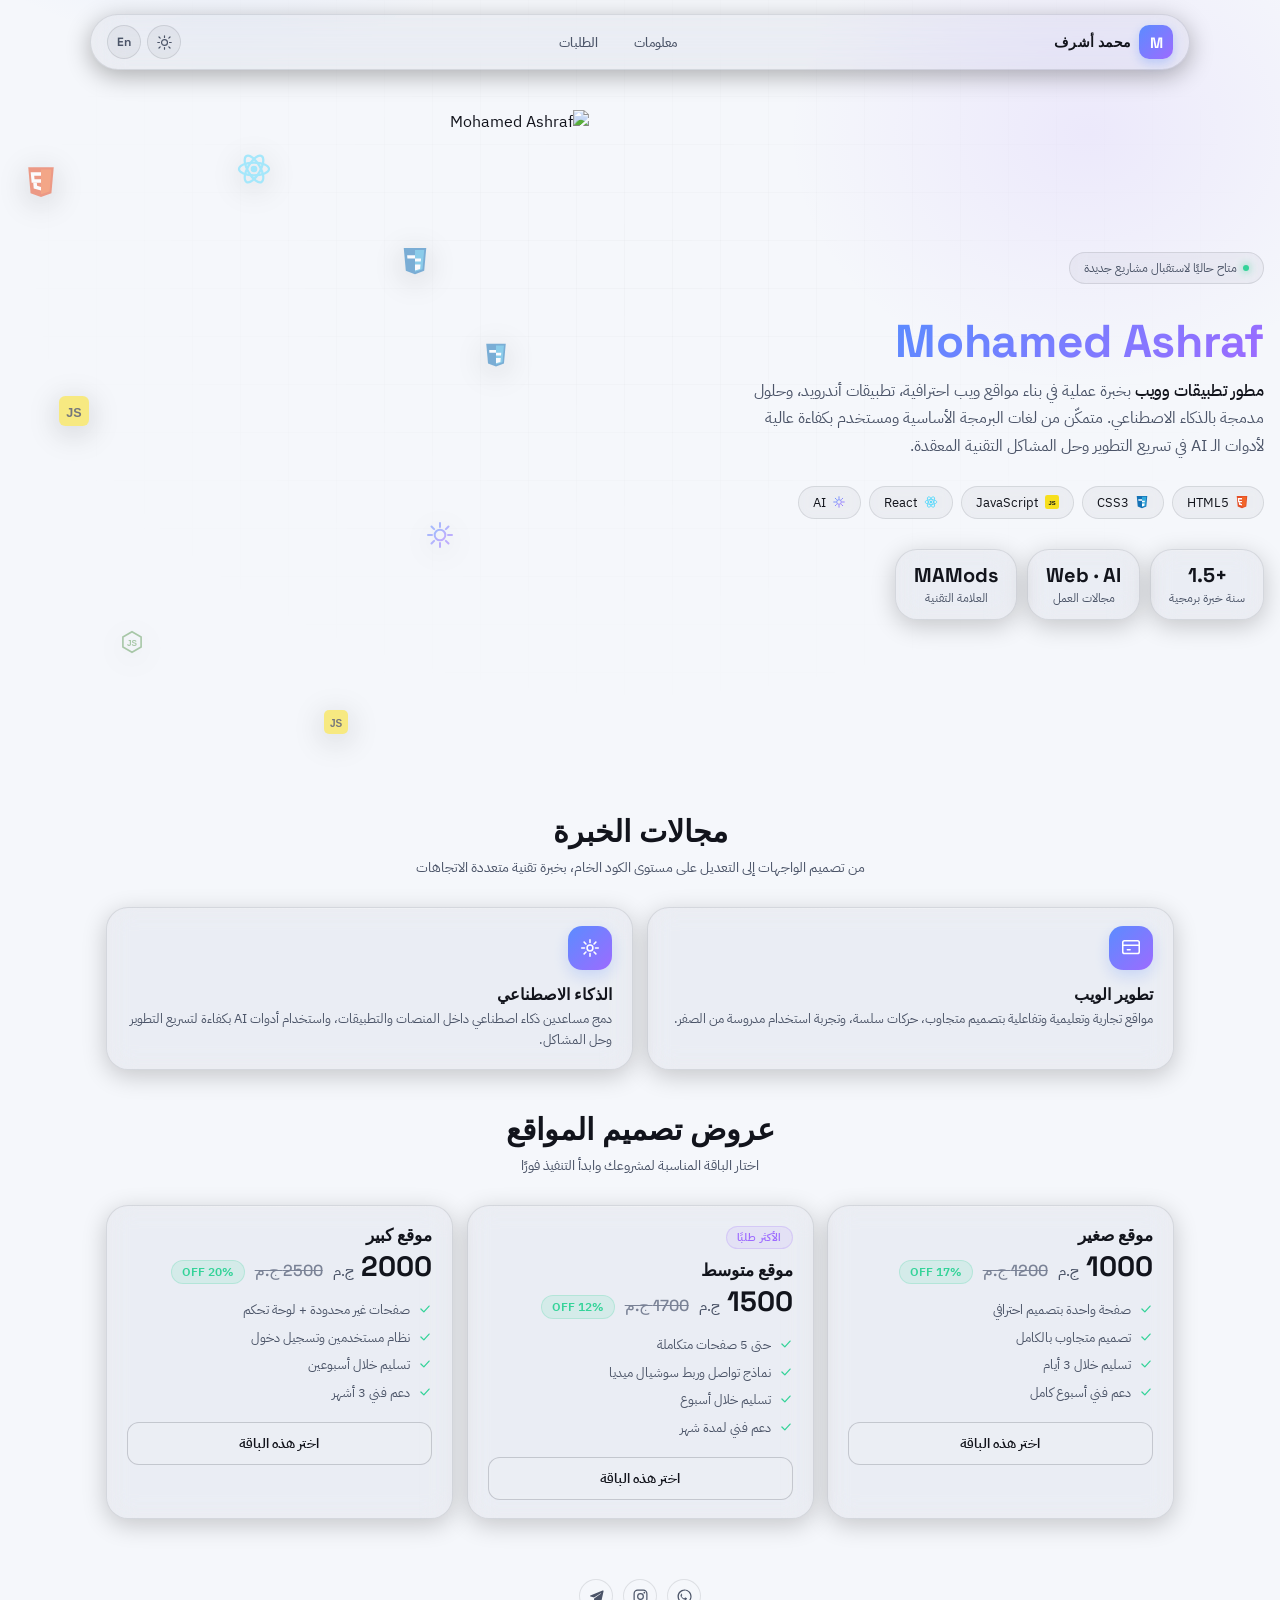
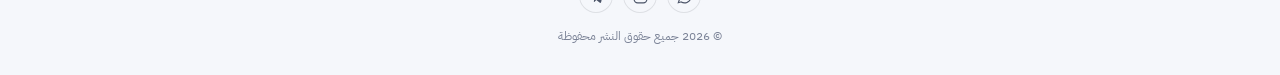
==== commit f6428511: "Update index.html" ====
--- a/index.html
+++ b/index.html
@@ -182,7 +182,7 @@
                     </div>
                 </div>
                 <div id="profileWrap" class="profile-wrap-full">
-                    <img class="profile-img-full" id="profileImg" src="profile.jpg" alt="Mohamed Ashraf" loading="lazy">
+                    <img class="profile-img-full" id="profileImg" src="profile.png" alt="Mohamed Ashraf" loading="lazy">
                 </div>
             </div>
         </section>
--- a/style.css
+++ b/style.css
@@ -227,11 +227,22 @@
         .hero {
             position: relative;
             z-index: 1;
-            padding: 110px 16px 50px;
+            padding: 110px 0 0 0;
+            display: flex;
+            align-items: center;
+            justify-content: space-between;
+            gap: 24px;
+            min-height: 88vh;
+            overflow: hidden;
+        }
+        .hero-text-col {
+            flex: 1 1 480px;
             display: flex;
             flex-direction: column;
-            align-items: center;
-            text-align: center;
+            align-items: flex-start;
+            text-align: right;
+            padding: 20px 16px 50px min(6vw, 64px);
+            min-width: 0;
         }
         .eyebrow {
             display: inline-flex;
@@ -255,149 +266,78 @@
             flex-shrink: 0;
         }
 
-        .profile-orbit-wrap {
+        /* ===== HERO IMAGE (full-bleed, right edge, no frame) ===== */
+        .hero-image-col {
             position: relative;
-            width: 240px;
-            height: 240px;
-            display: flex;
-            align-items: center;
-            justify-content: center;
-            margin-bottom: 22px;
-        }
-        .profile-wrap {
+            flex: 0 1 46%;
+            align-self: stretch;
+            display: flex;
+            align-items: flex-end;
+            justify-content: flex-end;
+            min-width: 280px;
+            overflow: visible;
+        }
+        .profile-wrap-full {
             position: relative;
-            width: 176px;
-            height: 176px;
-            border-radius: 50%;
+            z-index: 3;
+            width: 100%;
+            height: 100%;
+            display: flex;
+            align-items: flex-end;
+            justify-content: flex-end;
             cursor: pointer;
             -webkit-tap-highlight-color: transparent;
             user-select: none;
             -webkit-user-select: none;
-            z-index: 3;
-        }
-        .profile-glow {
-            position: absolute;
-            inset: -10px;
-            border-radius: 50%;
-            background: var(--grad);
-            filter: blur(20px);
-            opacity: 0.40;
-            animation: glowPulse 4s ease-in-out infinite;
-            will-change: transform, opacity;
-        }
-        @keyframes glowPulse {
-            0%,
-            100% {
-                opacity: 0.35;
-                transform: scale(1);
-            }
-            50% {
-                opacity: 0.55;
-                transform: scale(1.04);
-            }
-        }
-        .profile-img {
+        }
+        .profile-img-full {
             position: relative;
+            display: block;
             width: 100%;
+            max-width: 620px;
             height: 100%;
-            border-radius: 50%;
+            max-height: 88vh;
             object-fit: cover;
-            border: 2.5px solid rgba(255, 255, 255, 0.85);
-            box-shadow: 0 10px 32px rgba(0, 0, 0, 0.45);
-            display: block;
-        }
-
-        /* ===== ORBITING LANGUAGE ICONS ===== */
-        .orbit-ring {
+            object-position: top center;
+            -webkit-mask-image: linear-gradient(to top, transparent 0%, black 8%, black 100%);
+            mask-image: linear-gradient(to top, transparent 0%, black 8%, black 100%);
+        }
+
+        /* ===== FLOATING ICONS (freely drifting behind the photo) ===== */
+        .floating-icons {
             position: absolute;
             inset: 0;
-            border-radius: 50%;
-            border: 1px dashed var(--glass-border);
-            animation: orbitSpin 22s linear infinite;
-            z-index: 2;
-        }
-        .orbit-ring-1 {
-            width: 240px;
-            height: 240px;
-            top: 50%;
-            left: 50%;
-            transform: translate(-50%, -50%);
-        }
-        .orbit-ring-2 {
-            width: 208px;
-            height: 208px;
-            top: 50%;
-            left: 50%;
-            transform: translate(-50%, -50%);
-            animation-duration: 16s;
-            animation-direction: reverse;
-        }
-        @keyframes orbitSpin {
-            from { transform: translate(-50%, -50%) rotate(0deg); }
-            to { transform: translate(-50%, -50%) rotate(360deg); }
-        }
-        .orbit-icon {
+            z-index: 1;
+            pointer-events: none;
+            overflow: visible;
+        }
+        .float-icon {
             position: absolute;
-            top: 50%;
-            left: 50%;
-            width: 34px;
-            height: 34px;
-            margin: -17px;
-            border-radius: 50%;
-            background: var(--glass-strong);
-            border: 1px solid var(--glass-border-strong);
-            display: flex;
-            align-items: center;
-            justify-content: center;
-            backdrop-filter: blur(8px);
-            box-shadow: 0 4px 14px rgba(0, 0, 0, 0.30);
-            transform: rotate(var(--angle)) translateX(120px) rotate(calc(-1 * var(--angle)));
-            animation: counterSpin 22s linear infinite;
-        }
-        .orbit-ring-2 .orbit-icon {
-            transform: rotate(var(--angle)) translateX(104px) rotate(calc(-1 * var(--angle)));
-            animation-duration: 16s;
-            animation-direction: reverse;
-        }
-        @keyframes counterSpin {
-            from { transform: rotate(var(--angle)) translateX(120px) rotate(calc(-1 * var(--angle))); }
-            to { transform: rotate(calc(var(--angle) + 360deg)) translateX(120px) rotate(calc(-1 * var(--angle) - 360deg)); }
-        }
-        @media(max-width: 560px) {
-            .profile-orbit-wrap {
-                width: 190px;
-                height: 190px;
-            }
-            .profile-wrap {
-                width: 132px;
-                height: 132px;
-            }
-            .orbit-ring-1 {
-                width: 190px;
-                height: 190px;
-            }
-            .orbit-ring-2 {
-                width: 164px;
-                height: 164px;
-            }
-            .orbit-icon {
-                width: 28px;
-                height: 28px;
-                margin: -14px;
-                transform: rotate(var(--angle)) translateX(95px) rotate(calc(-1 * var(--angle)));
-            }
-            .orbit-ring-2 .orbit-icon {
-                transform: rotate(var(--angle)) translateX(82px) rotate(calc(-1 * var(--angle)));
-            }
-            .orbit-icon svg {
-                width: 16px !important;
-                height: 16px !important;
-            }
+            filter: drop-shadow(0 6px 16px rgba(0, 0, 0, 0.35));
+            opacity: 0.55;
+            animation: iconFloat 9s ease-in-out infinite;
+        }
+        .fi-1 { top: 8%;  left: 4%;  animation-duration: 10s; animation-delay: 0s; }
+        .fi-2 { top: 20%; left: 68%; animation-duration: 8.5s; animation-delay: 1.2s; }
+        .fi-3 { top: 42%; left: 10%; animation-duration: 11s; animation-delay: 0.4s; }
+        .fi-4 { top: 6%;  left: 40%; animation-duration: 9.5s; animation-delay: 2s; }
+        .fi-5 { top: 60%; left: 72%; animation-duration: 10.5s; animation-delay: 0.8s; }
+        .fi-6 { top: 76%; left: 20%; animation-duration: 8s;   animation-delay: 1.6s; }
+        .fi-7 { top: 34%; left: 82%; animation-duration: 12s;  animation-delay: 0.2s; }
+        .fi-8 { top: 88%; left: 55%; animation-duration: 9s;   animation-delay: 2.4s; }
+        @keyframes iconFloat {
+            0%, 100% { transform: translate(0, 0) rotate(0deg); }
+            25%      { transform: translate(10px, -16px) rotate(6deg); }
+            50%      { transform: translate(-8px, -6px) rotate(-5deg); }
+            75%      { transform: translate(6px, 12px) rotate(4deg); }
+        }
+        @media(prefers-reduced-motion: reduce) {
+            .float-icon { animation: none; }
         }
 
         .hero-name {
             font-family: var(--font-en);
-            font-size: clamp(30px, 5vw, 44px);
+            font-size: clamp(30px, 4.4vw, 46px);
             font-weight: 700;
             letter-spacing: -0.3px;
             margin-bottom: 8px;
@@ -409,7 +349,7 @@
             color: transparent;
         }
         .hero-tagline {
-            font-size: clamp(14px, 2vw, 16px);
+            font-size: clamp(14px, 1.6vw, 16px);
             color: var(--text-dim);
             max-width: 520px;
             line-height: 1.7;
@@ -424,7 +364,7 @@
             display: flex;
             flex-wrap: wrap;
             gap: 8px;
-            justify-content: center;
+            justify-content: flex-start;
             margin-bottom: 30px;
             max-width: 600px;
         }
@@ -456,7 +396,7 @@
             display: flex;
             gap: 10px;
             flex-wrap: wrap;
-            justify-content: center;
+            justify-content: flex-start;
         }
         .stat-card {
             background: var(--glass);
@@ -477,6 +417,41 @@
             font-size: 11.5px;
             color: var(--text-dim);
             margin-top: 2px;
+        }
+
+        @media(max-width: 900px) {
+            .hero {
+                flex-direction: column-reverse;
+                min-height: 0;
+                padding-top: 90px;
+            }
+            .hero-text-col {
+                align-items: center;
+                text-align: center;
+                padding: 10px 16px 40px;
+            }
+            .skill-pills,
+            .hero-stats {
+                justify-content: center;
+            }
+            .hero-image-col {
+                flex: 0 0 auto;
+                width: 100%;
+                min-width: 0;
+                justify-content: center;
+                align-items: center;
+                height: 62vw;
+                max-height: 420px;
+            }
+            .profile-img-full {
+                width: 82%;
+                max-width: 340px;
+                height: 100%;
+                border-radius: 24px;
+                -webkit-mask-image: none;
+                mask-image: none;
+                object-position: top center;
+            }
         }
 
         /* ===== SECTIONS ===== */
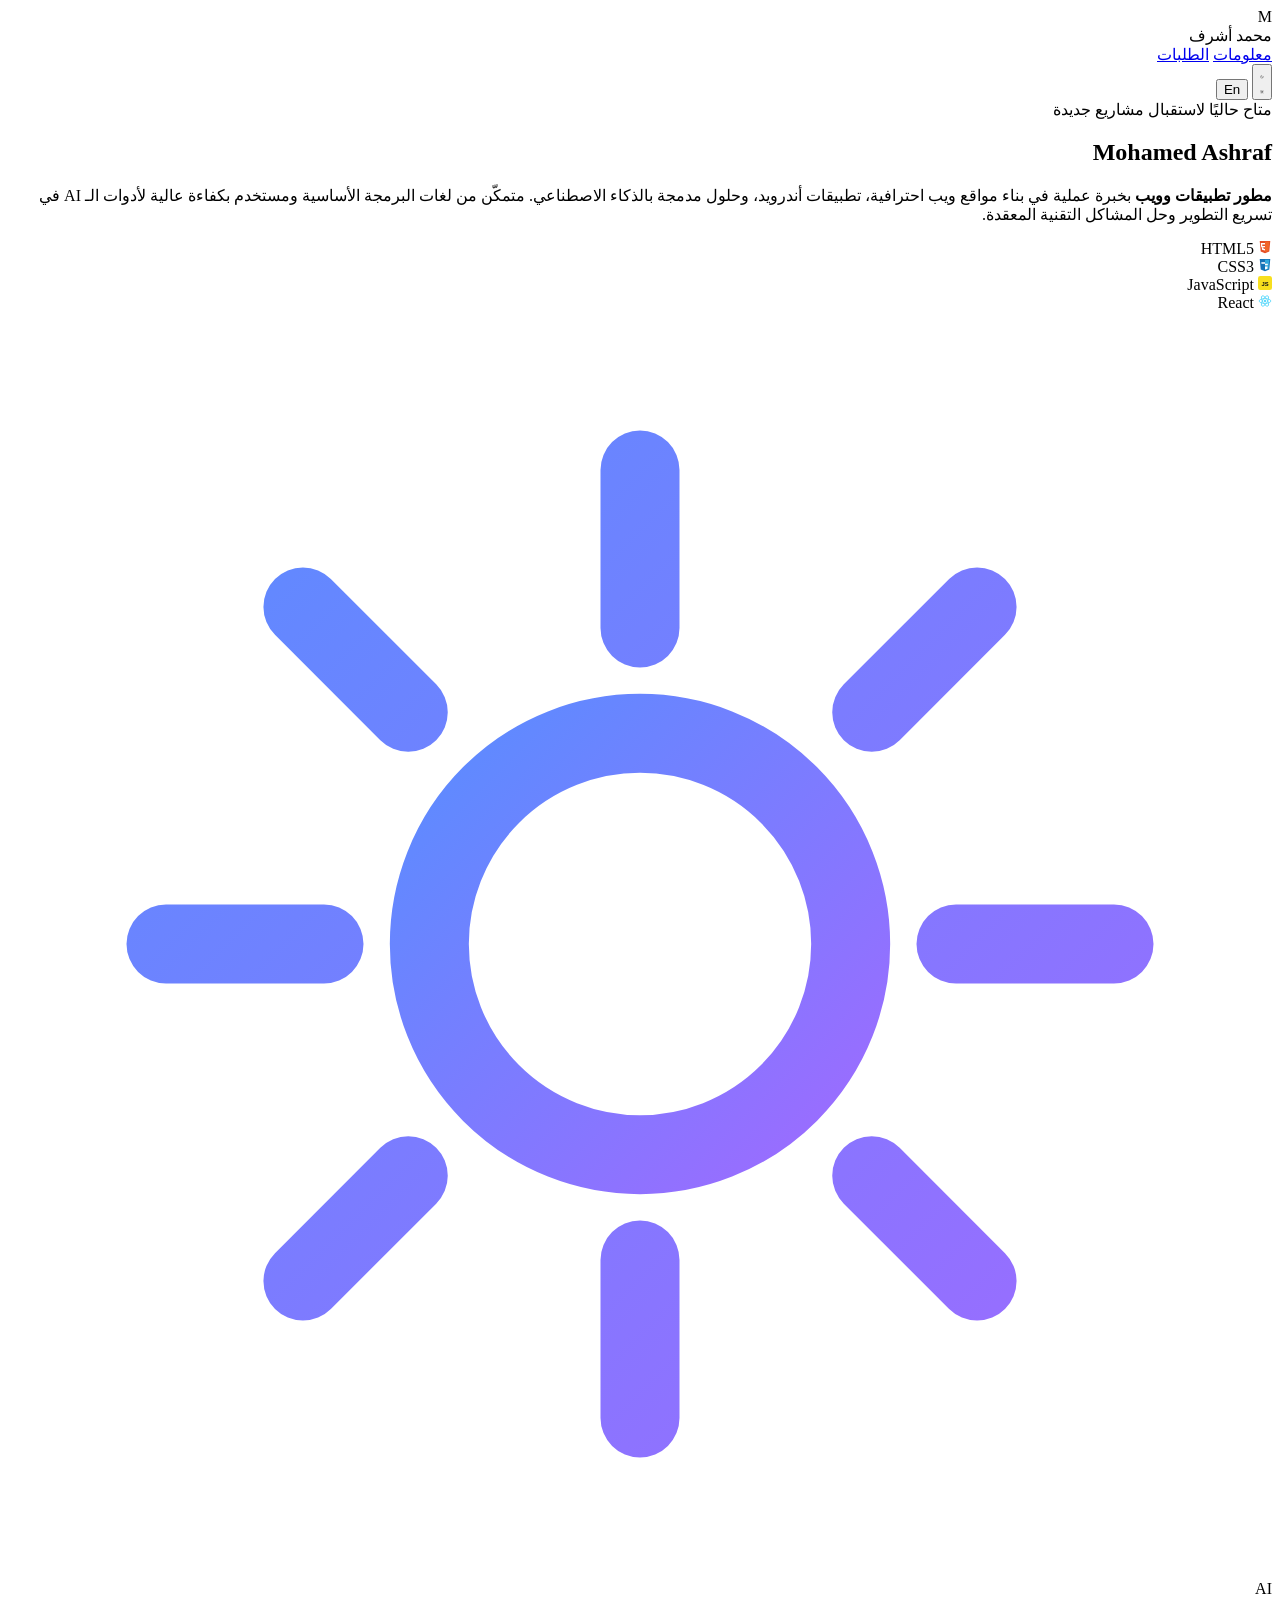
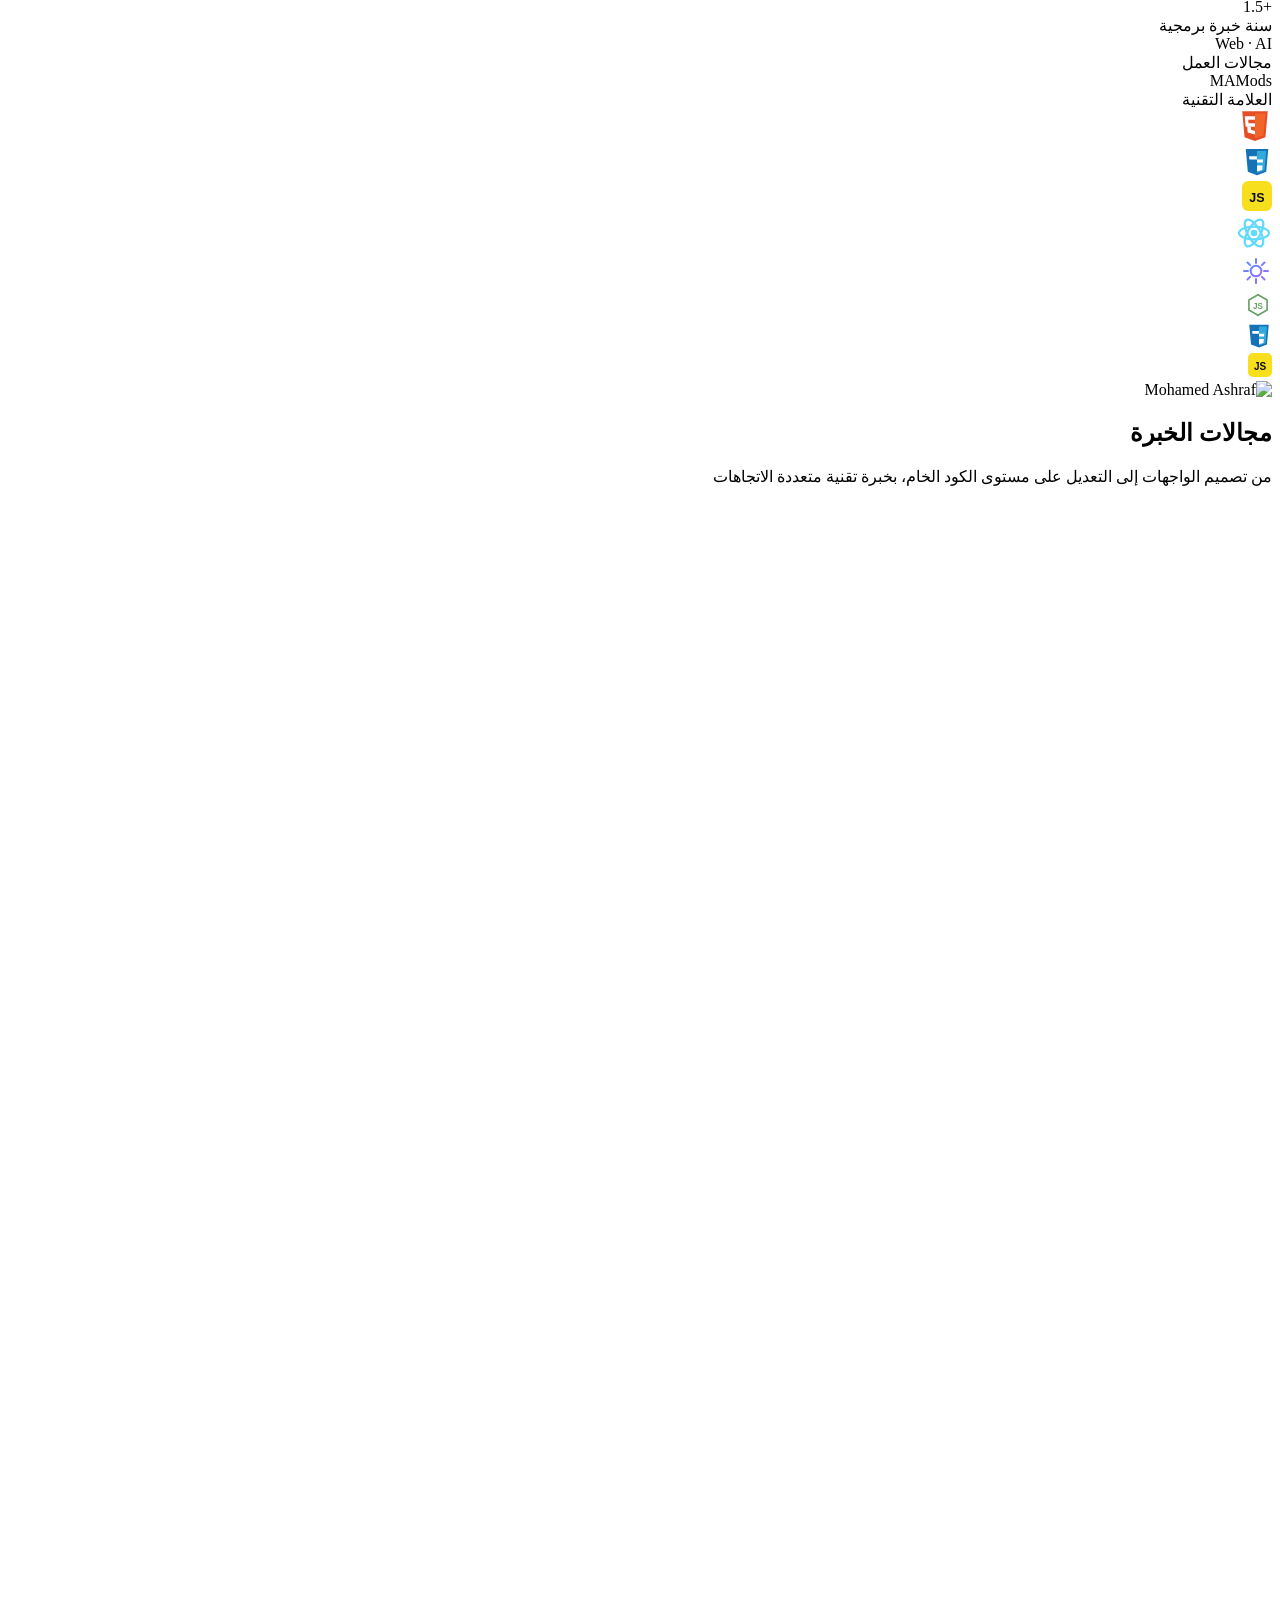
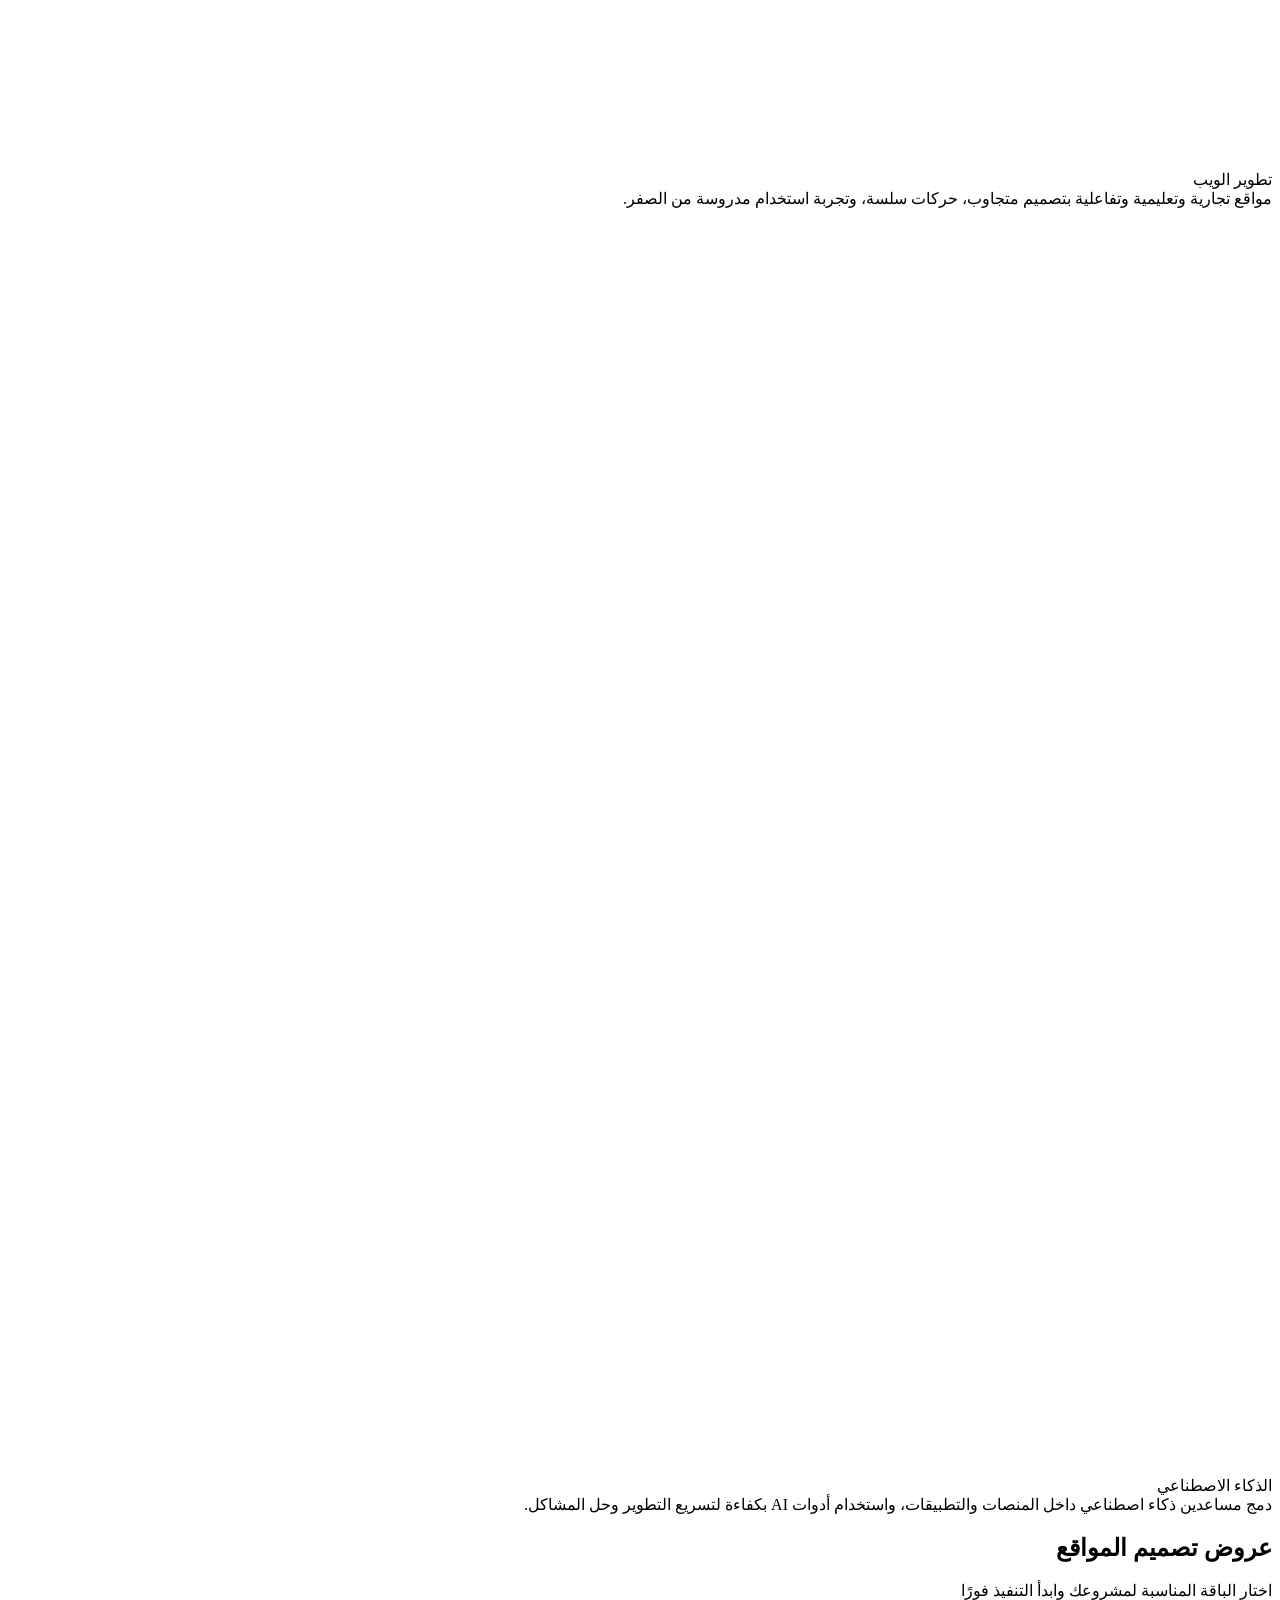
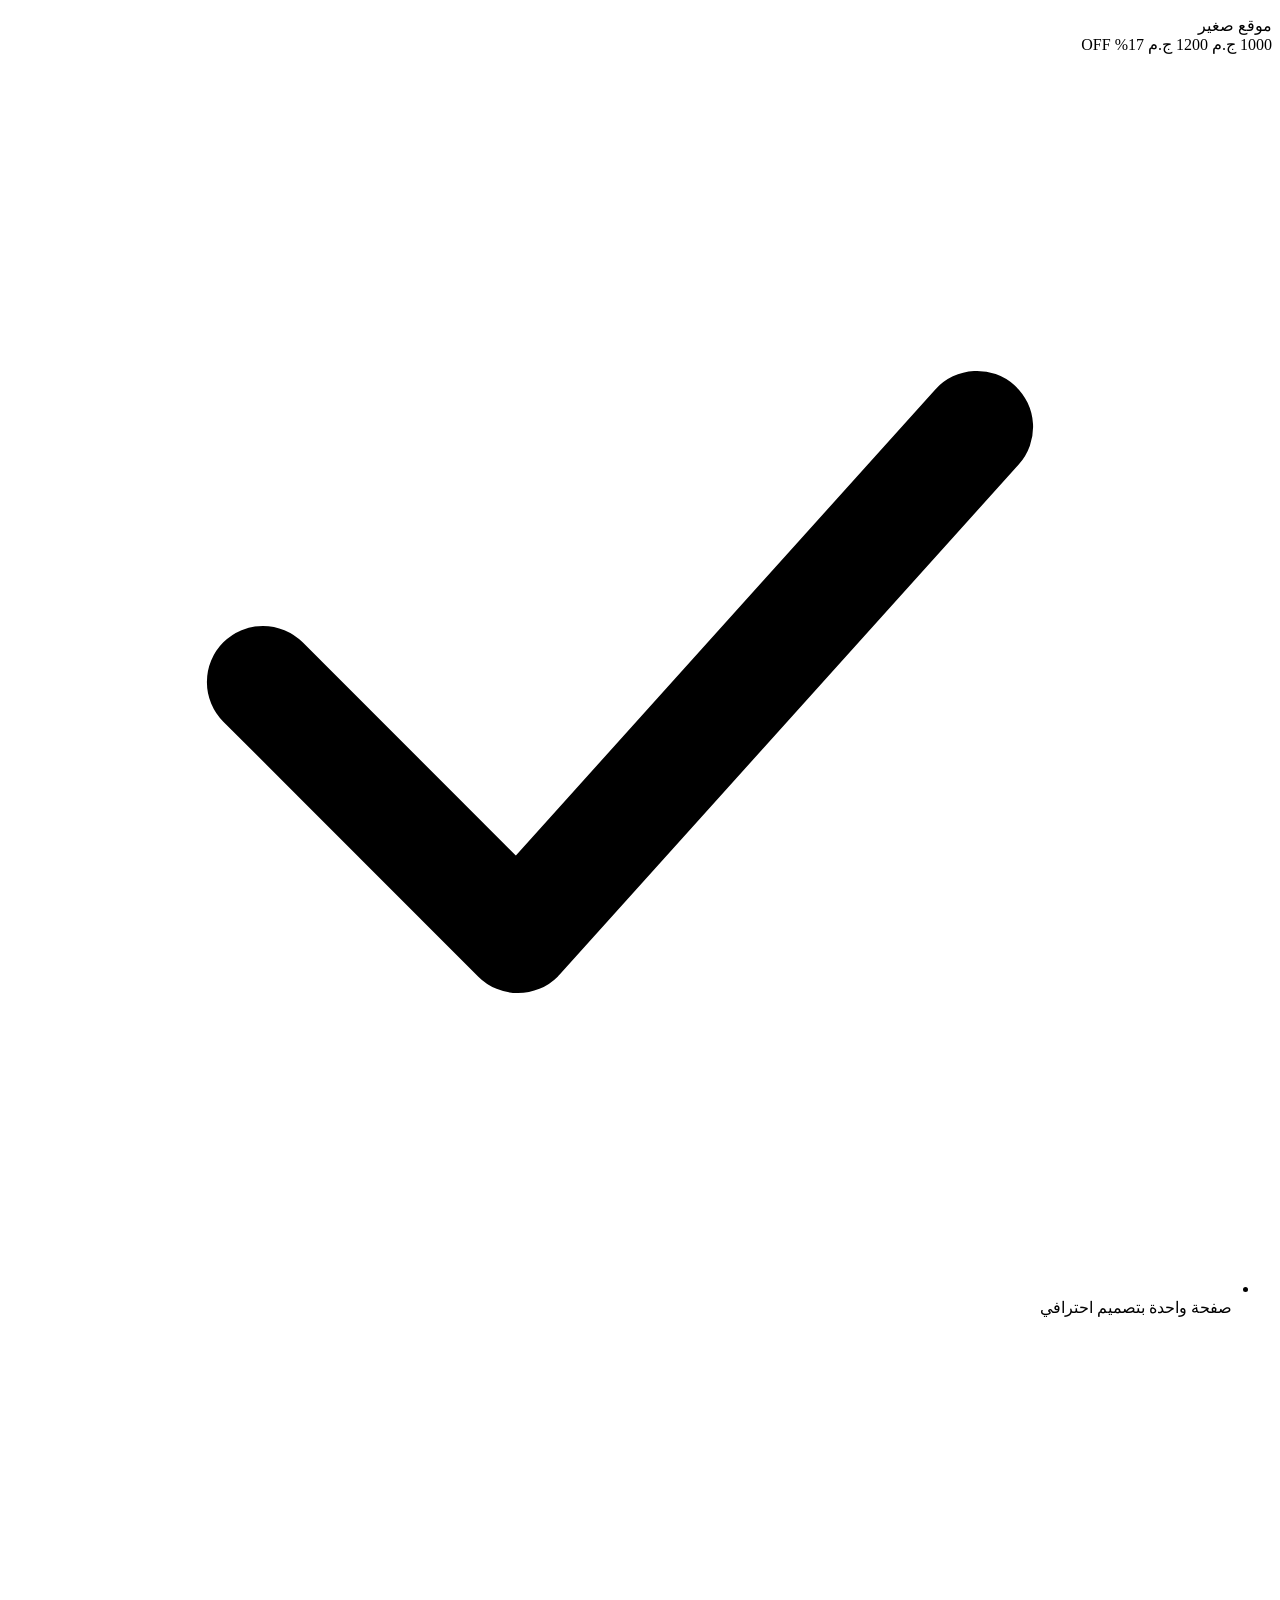
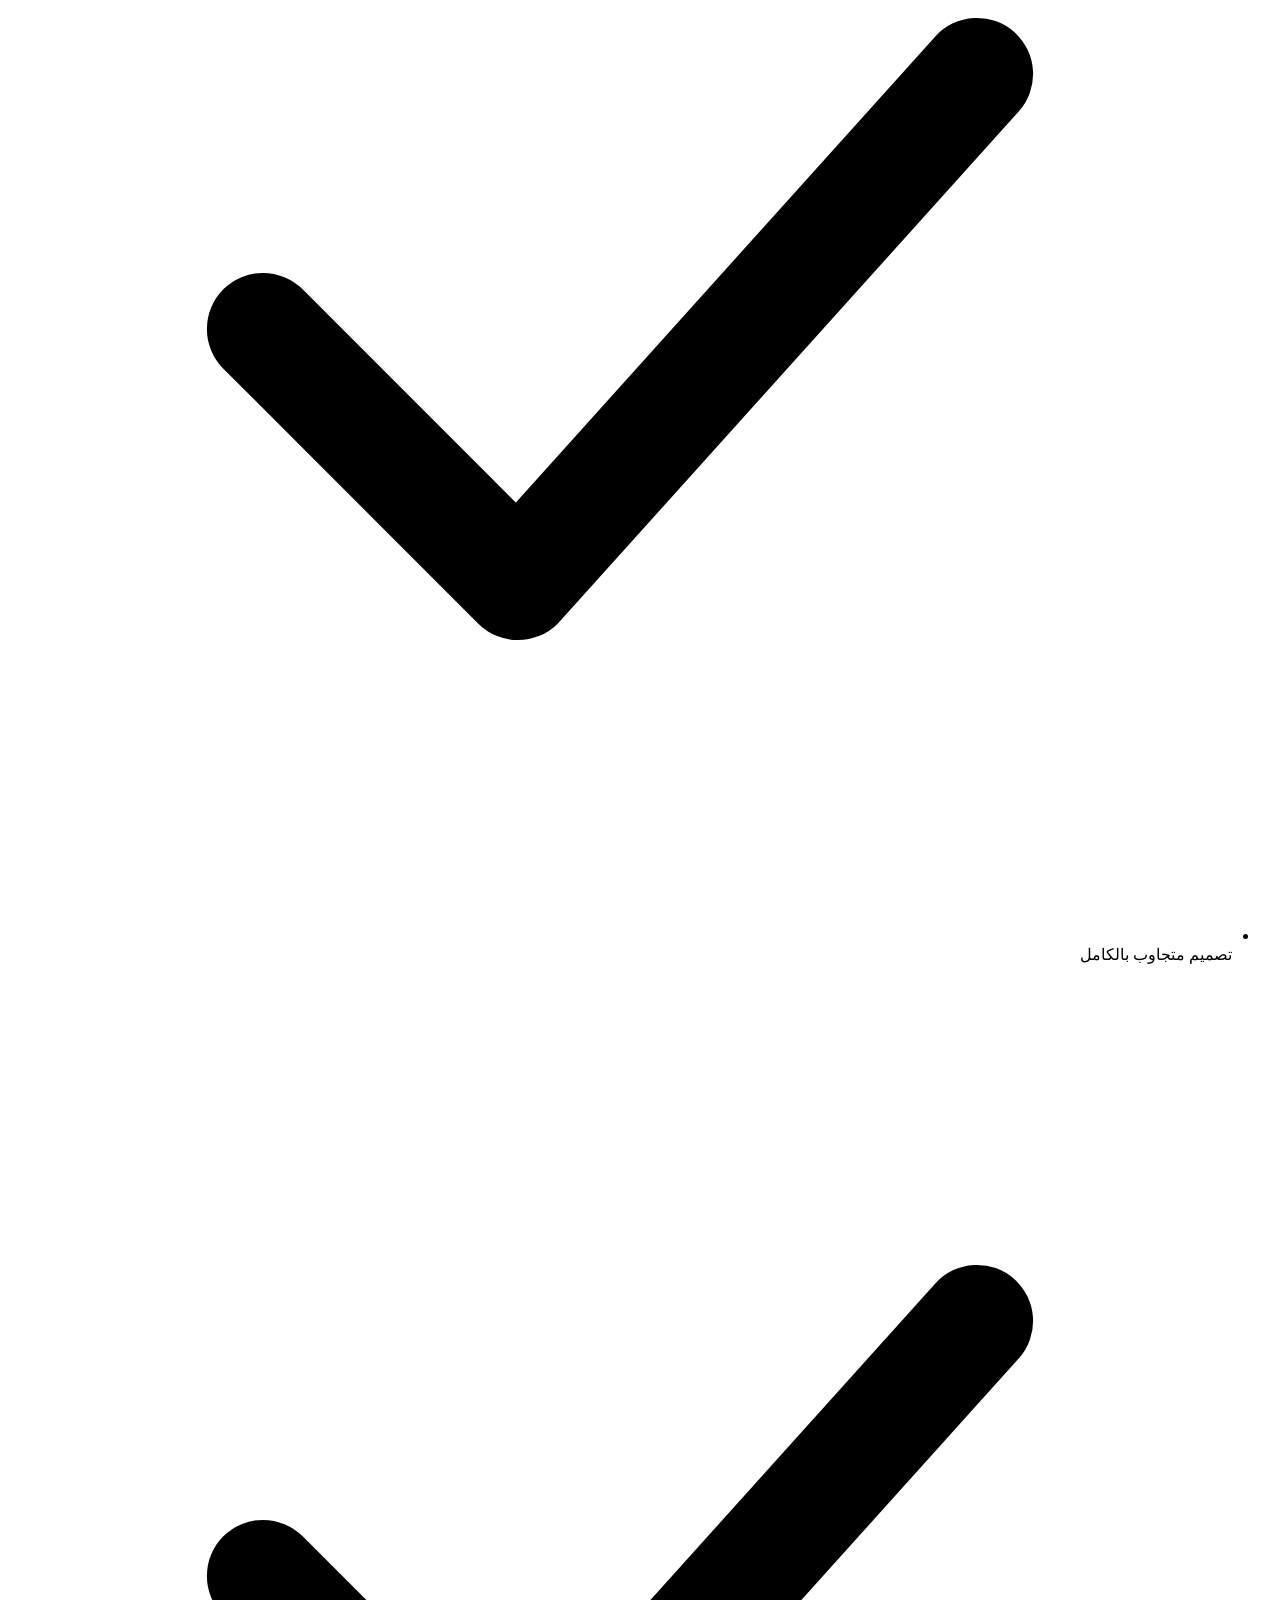
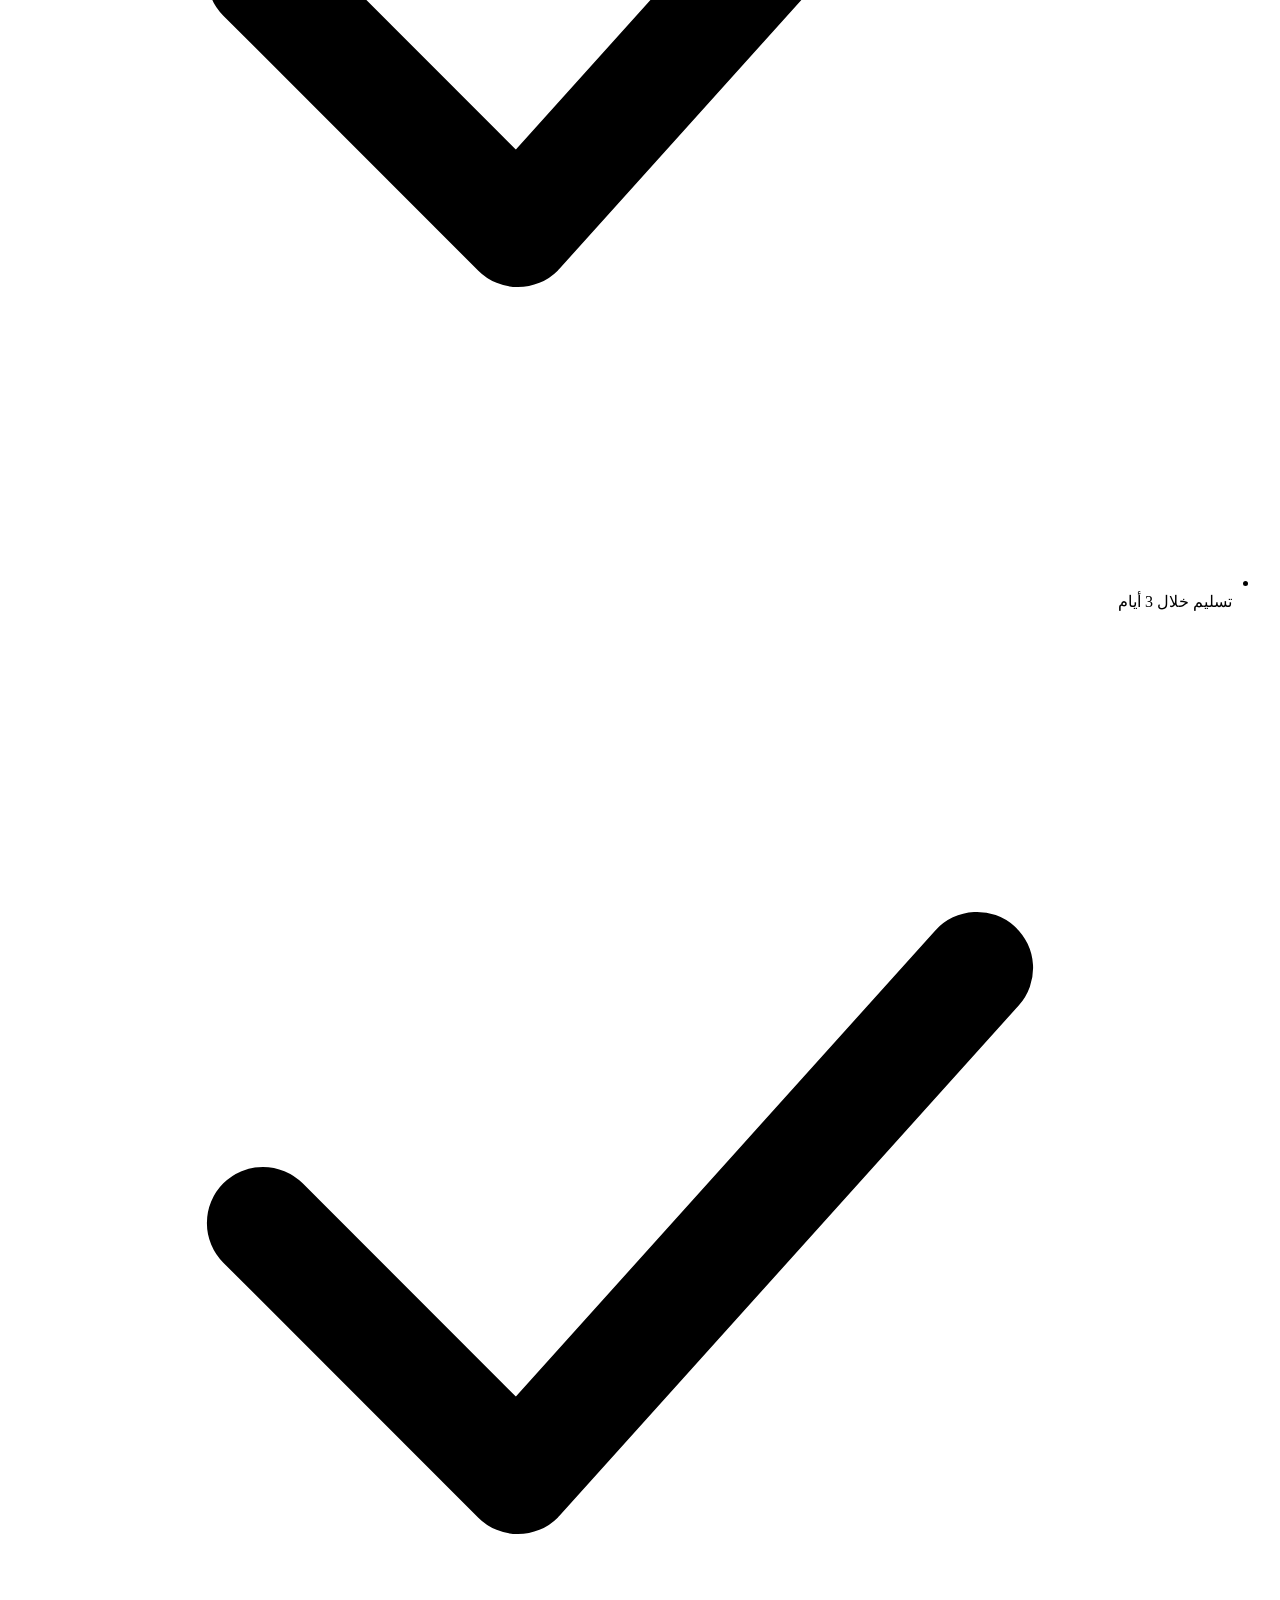
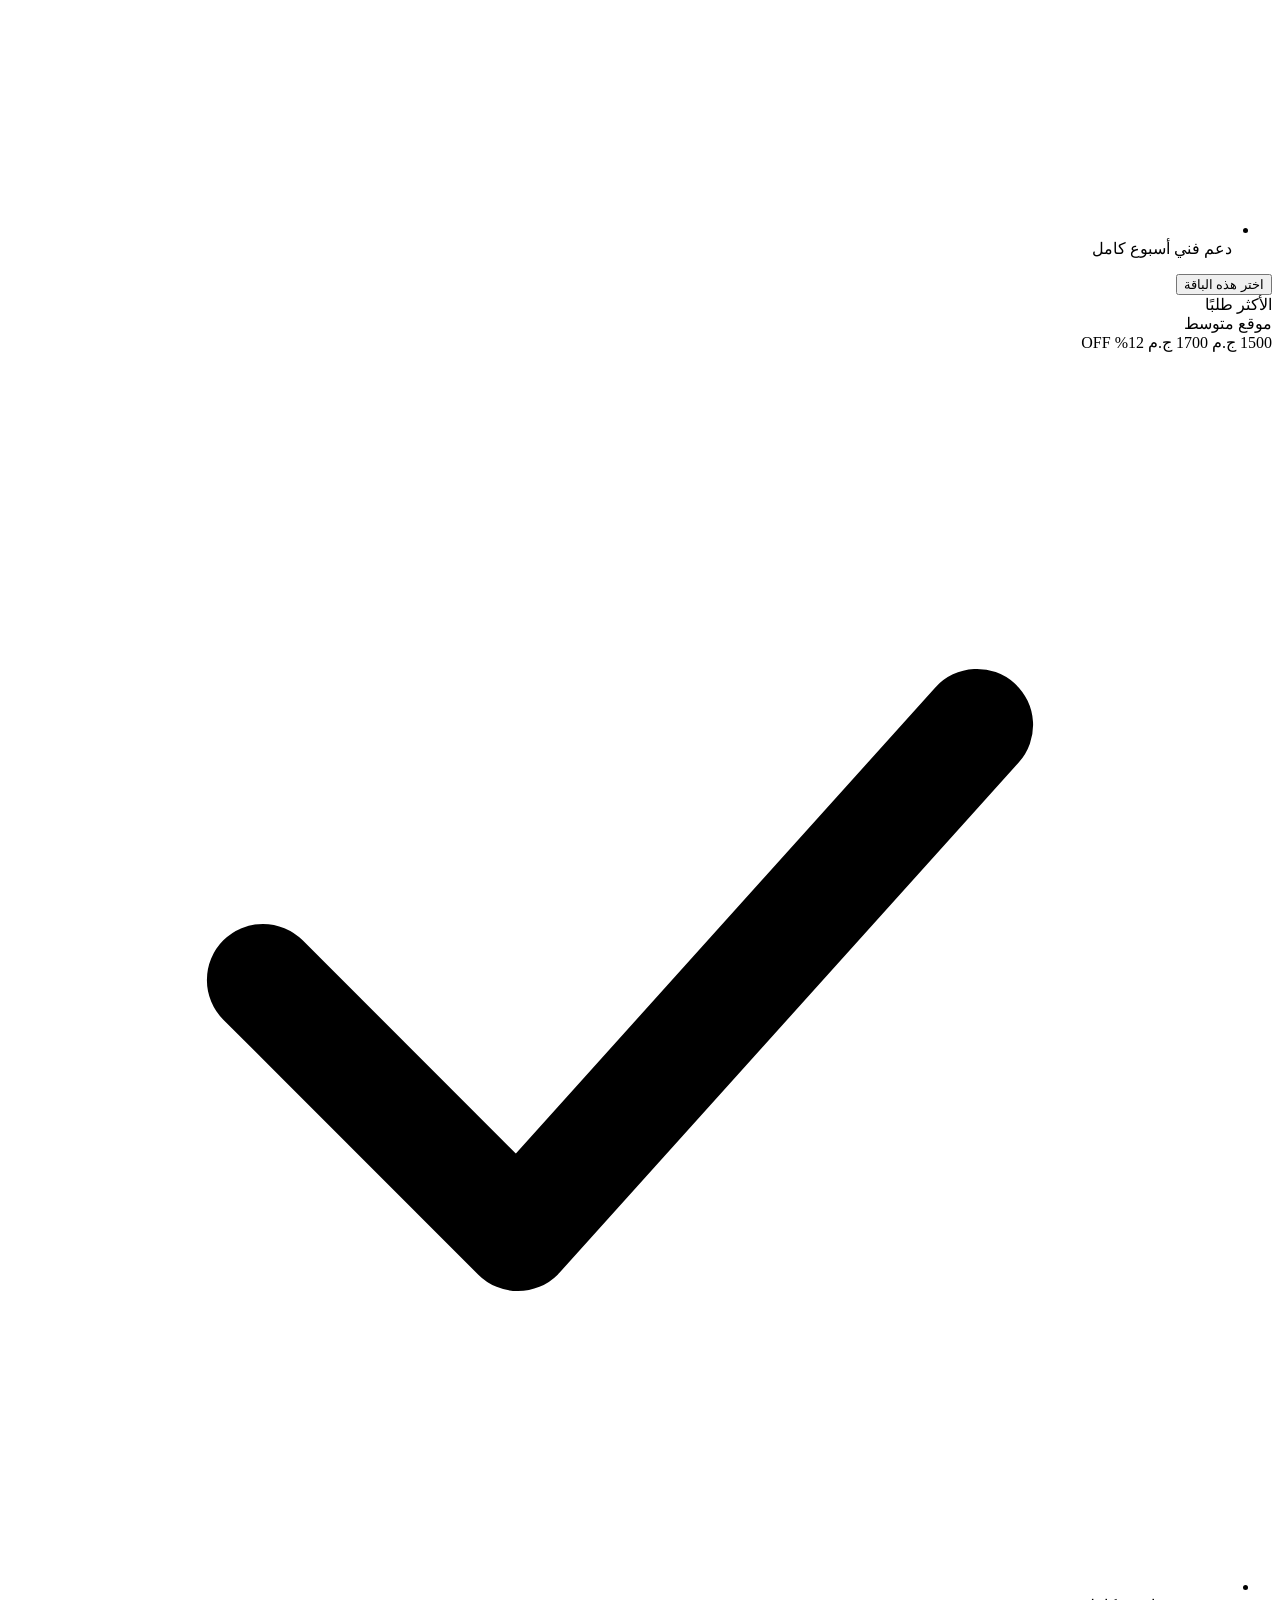
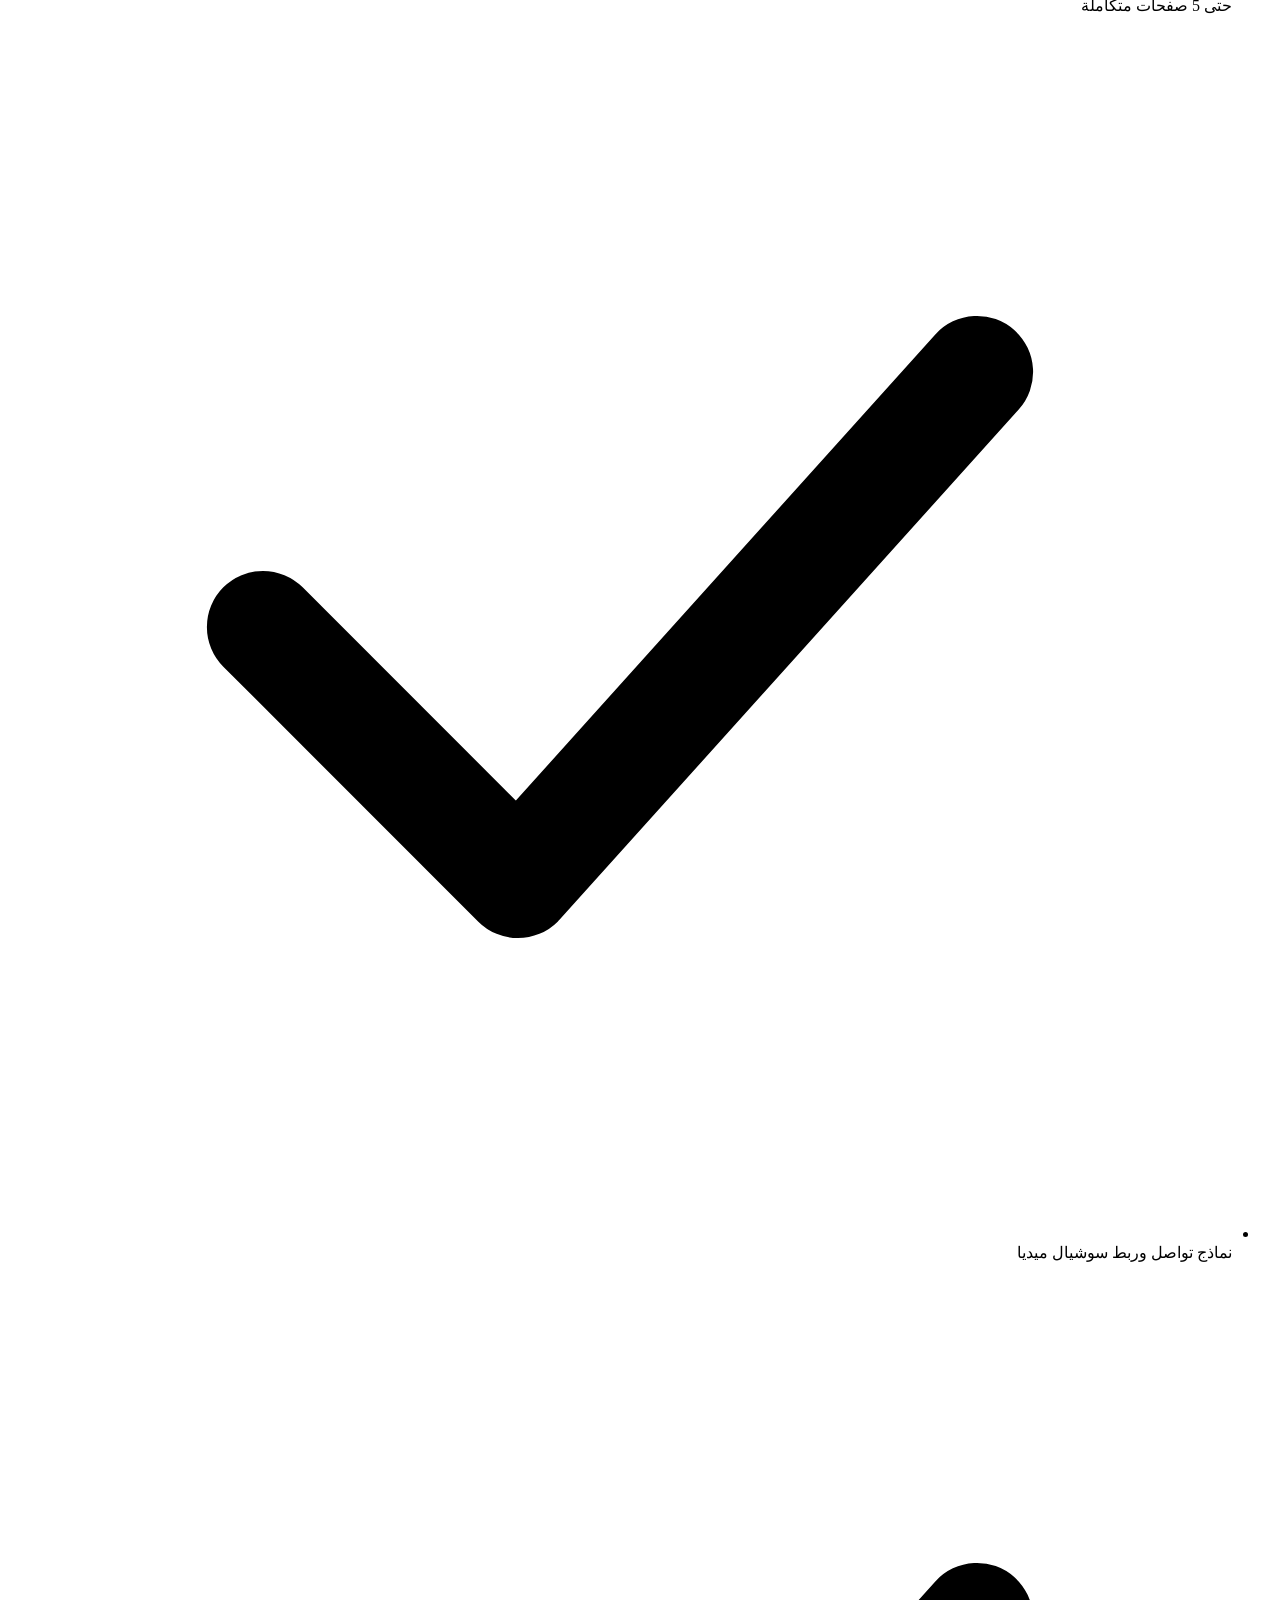
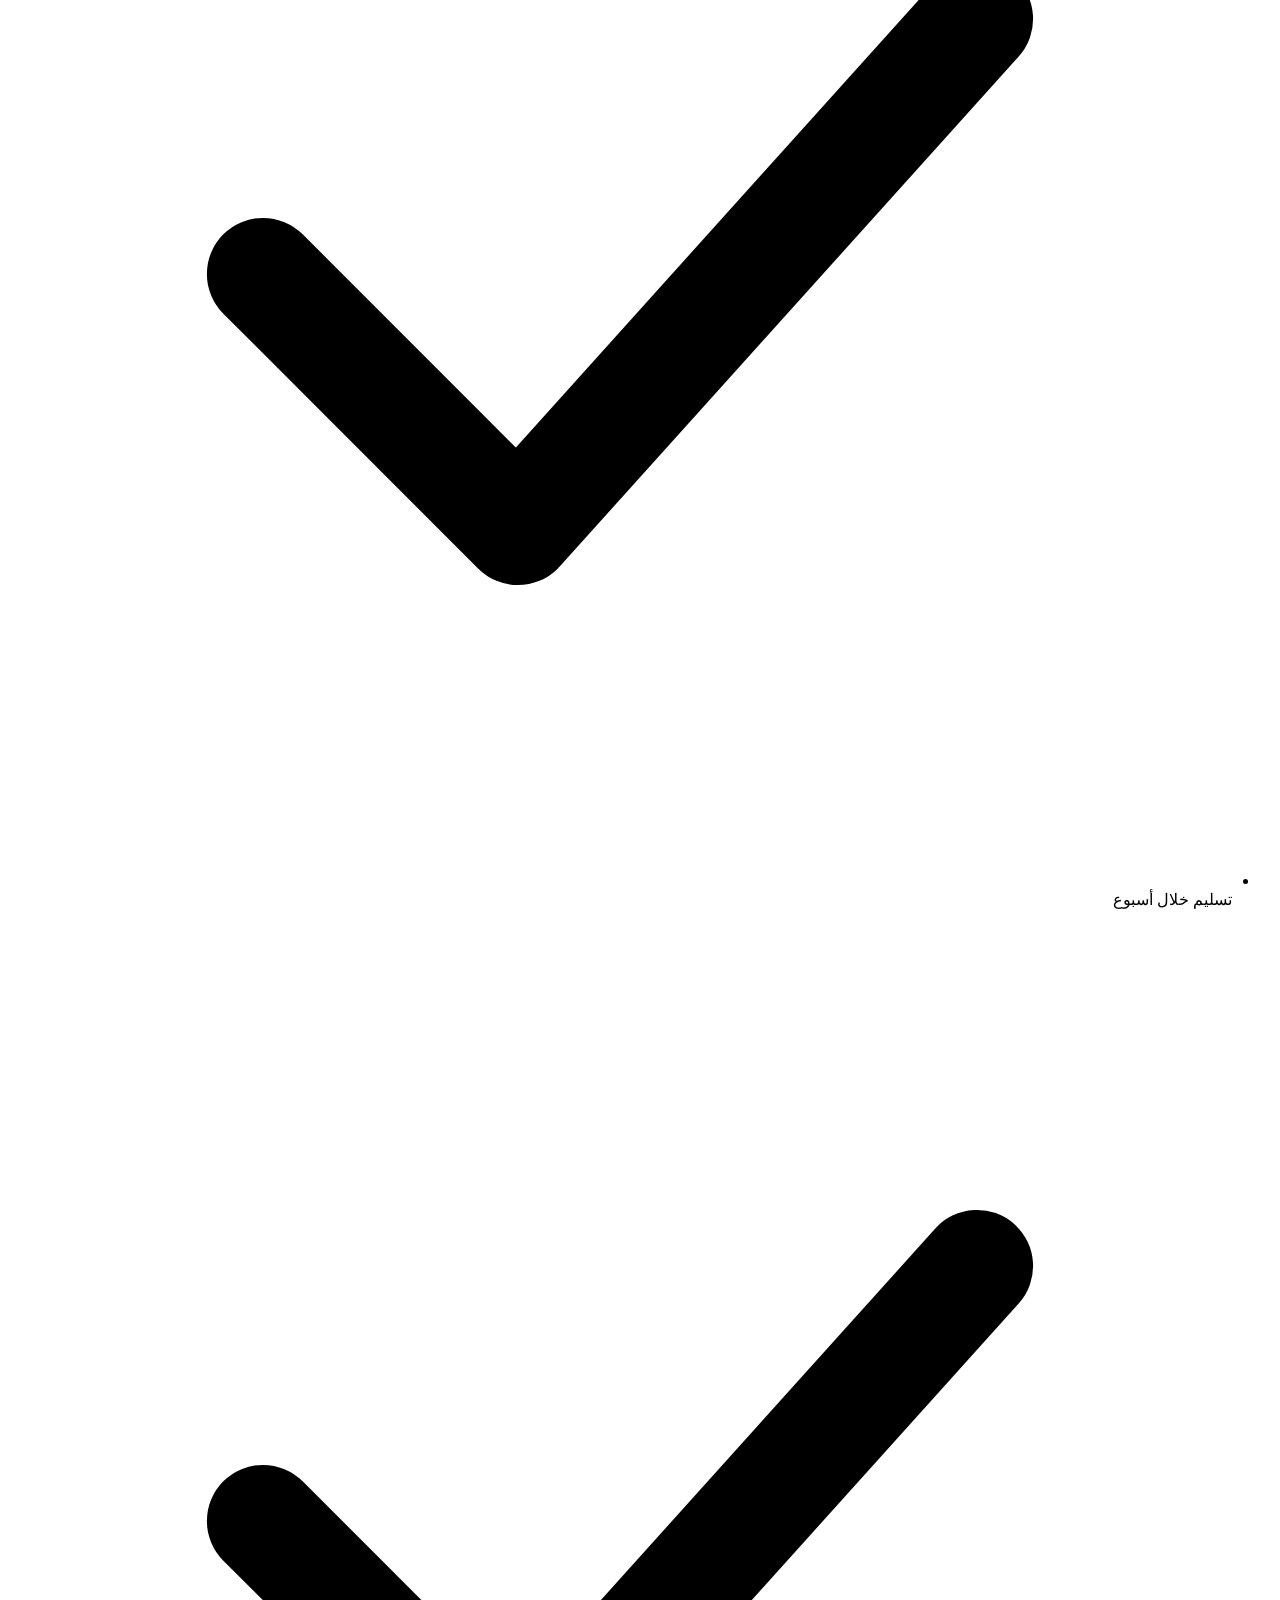
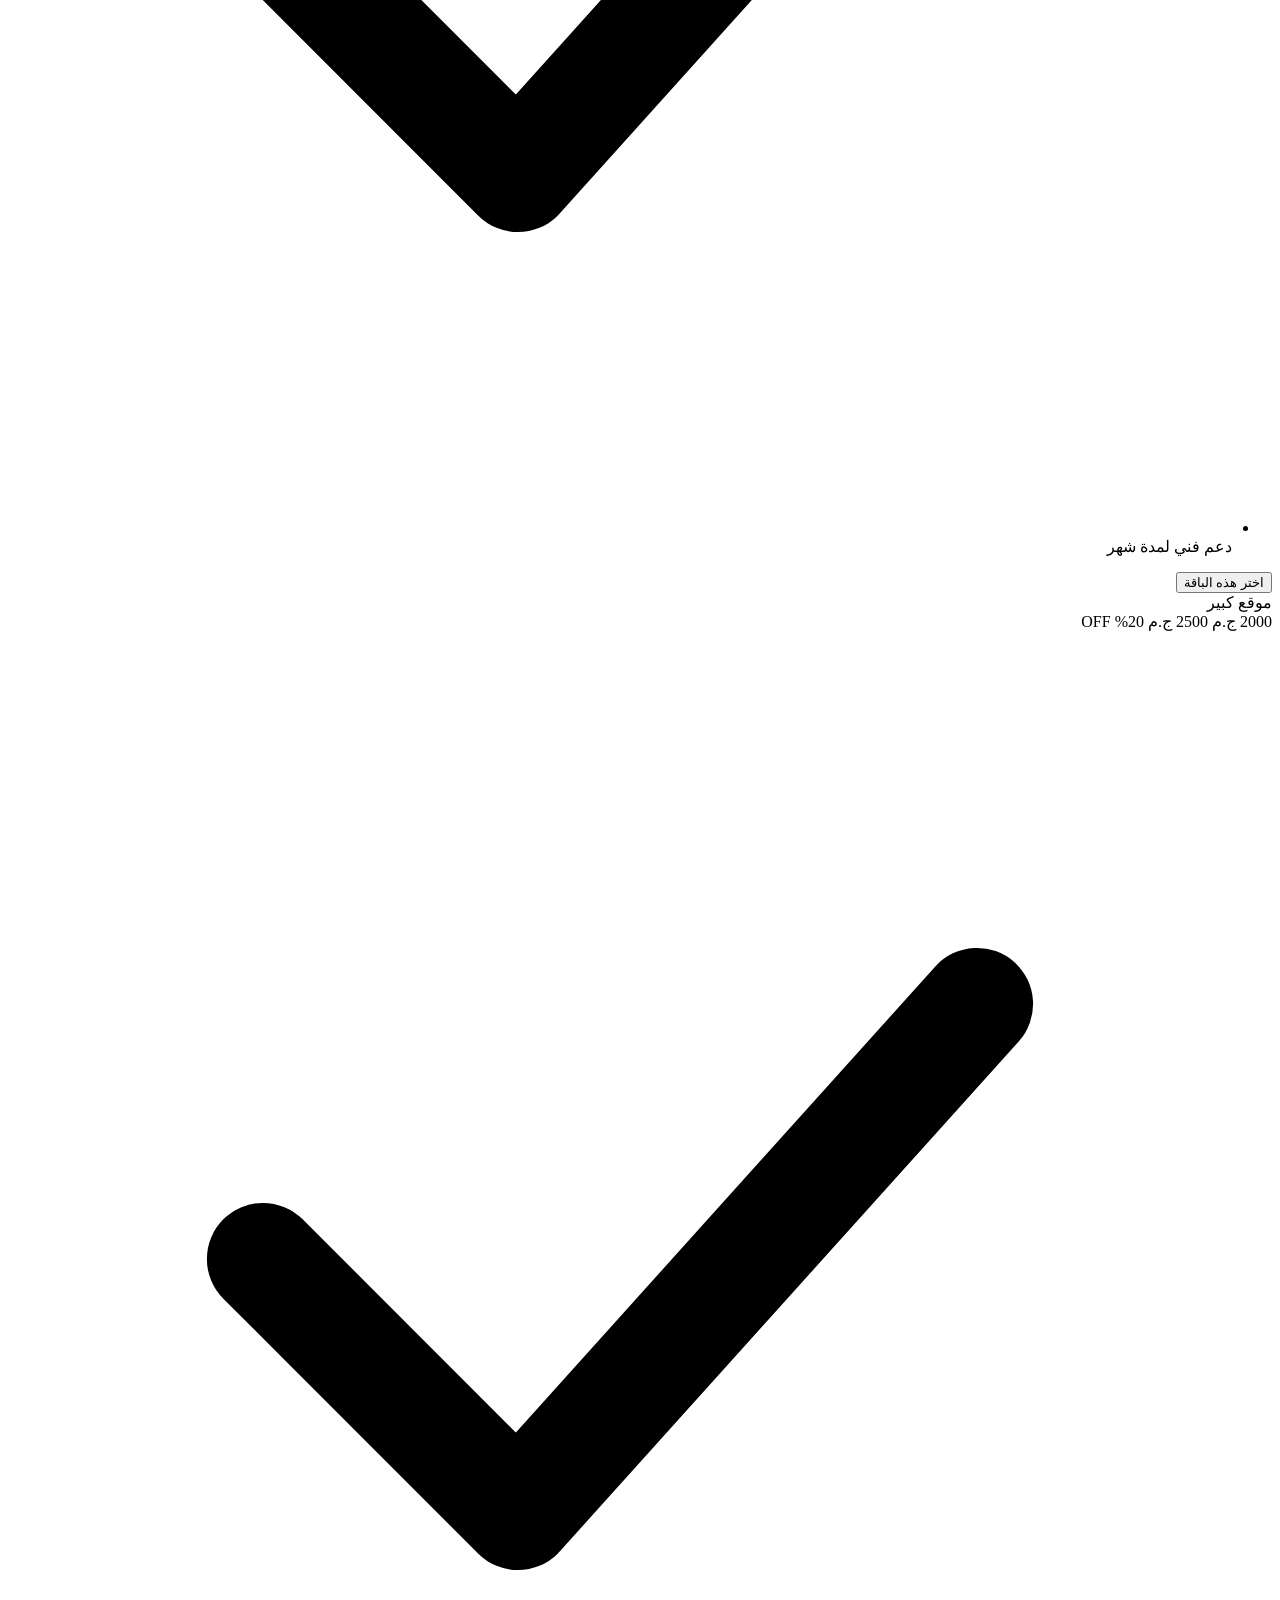
==== commit 867115bc: "Update index.html" ====
--- a/index.html
+++ b/index.html
@@ -182,7 +182,7 @@
                     </div>
                 </div>
                 <div id="profileWrap" class="profile-wrap-full">
-                    <img class="profile-img-full" id="profileImg" src="profile.png" alt="Mohamed Ashraf" loading="lazy">
+                    <img class="profile-img-full" id="profileImg" src="profile.jpg" alt="Mohamed Ashraf" loading="lazy">
                 </div>
             </div>
         </section>
--- a/style.css
+++ b/style.css
@@ -1,1107 +1,353 @@
-/* ===== RESET & ROOT ===== */
-        * {
-            margin: 0;
-            padding: 0;
-            box-sizing: border-box;
-        }
-        html {
-            scroll-behavior: smooth;
-        }
-        :root {
-            --bg: #0B0E14;
-            --bg-2: #0E1220;
-            --glass: rgba(255, 255, 255, 0.045);
-            --glass-strong: rgba(255, 255, 255, 0.08);
-            --glass-border: rgba(255, 255, 255, 0.12);
-            --glass-border-strong: rgba(255, 255, 255, 0.2);
-            --text: #F5F7FA;
-            --text-dim: #9AA3B5;
-            --text-faint: #6B7385;
-            --accent-1: #5B8CFF;
-            --accent-2: #9D6BFF;
-            --accent-3: #34D399;
-            --grad: linear-gradient(135deg, var(--accent-1), var(--accent-2));
-            --radius-lg: 22px;
-            --radius-md: 16px;
-            --radius-sm: 12px;
-            --card-pad: 18px 20px;
-            --font-ar: 'IBM Plex Sans Arabic', 'Inter', sans-serif;
-            --font-en: 'Space Grotesk', 'Inter', sans-serif;
-            --transition: 0.25s ease;
-        }
-        /* ===== LIGHT MODE ===== */
-        body.light-mode {
-            --bg: #F5F7FB;
-            --bg-2: #EDEFF6;
-            --glass: rgba(15, 20, 35, 0.04);
-            --glass-strong: rgba(15, 20, 35, 0.06);
-            --glass-border: rgba(15, 20, 35, 0.10);
-            --glass-border-strong: rgba(15, 20, 35, 0.18);
-            --text: #12141C;
-            --text-dim: #4B5468;
-            --text-faint: #7A8296;
-        }
-        body {
-            background:
-                radial-gradient(ellipse 600px 400px at 18% -10%, rgba(91, 140, 255, 0.12), transparent 55%),
-                radial-gradient(ellipse 600px 500px at 85% 8%, rgba(157, 107, 255, 0.10), transparent 50%),
-                var(--bg);
-            color: var(--text);
-            font-family: var(--font-ar);
-            min-height: 100vh;
-            overflow-x: hidden;
-            -webkit-font-smoothing: antialiased;
-            transition: background 0.35s ease, color 0.35s ease;
-        }
-        body::before {
-            content: '';
-            position: fixed;
-            inset: 0;
-            background-image:
-                linear-gradient(rgba(255, 255, 255, 0.015) 1px, transparent 1px),
-                linear-gradient(90deg, rgba(255, 255, 255, 0.015) 1px, transparent 1px);
-            background-size: 48px 48px;
-            mask-image: radial-gradient(ellipse 70% 70% at 50% 30%, black 0%, transparent 75%);
-            pointer-events: none;
-            z-index: 0;
-        }
-        body.light-mode::before {
-            background-image:
-                linear-gradient(rgba(0, 0, 0, 0.02) 1px, transparent 1px),
-                linear-gradient(90deg, rgba(0, 0, 0, 0.02) 1px, transparent 1px);
-        }
-        .en-mode {
-            direction: ltr;
-            font-family: var(--font-en);
-        }
-        .en-mode .arabic-text {
-            font-family: var(--font-en);
-        }
-        .ar-mode .en-text {
-            font-family: var(--font-ar);
-        }
-
-        /* ===== NAV ===== */
-        .nav {
-            position: fixed;
-            top: 14px;
-            left: 50%;
-            transform: translateX(-50%);
-            width: min(94%, 1100px);
-            z-index: 1000;
-            display: flex;
-            align-items: center;
-            justify-content: space-between;
-            padding: 10px 16px;
-            background: var(--glass);
-            border: 1px solid var(--glass-border);
-            border-radius: 999px;
-            backdrop-filter: blur(16px) saturate(140%);
-            -webkit-backdrop-filter: blur(16px) saturate(140%);
-            box-shadow: 0 6px 24px rgba(0, 0, 0, 0.30);
-        }
-        .nav-logo {
-            display: flex;
-            align-items: center;
-            gap: 8px;
-        }
-        .nav-logo-mark {
-            width: 34px;
-            height: 34px;
-            border-radius: 10px;
-            background: var(--grad);
-            display: flex;
-            align-items: center;
-            justify-content: center;
-            font-family: var(--font-en);
-            font-weight: 700;
-            font-size: 15px;
-            color: #fff;
-            box-shadow: 0 4px 12px rgba(91, 140, 255, 0.35);
-            flex-shrink: 0;
-        }
-        .nav-logo-text {
-            font-family: var(--font-en);
-            font-weight: 600;
-            font-size: 14px;
-            letter-spacing: 0.2px;
-            white-space: nowrap;
-        }
-        .nav-links {
-            display: flex;
-            align-items: center;
-            gap: 4px;
-        }
-        .nav-link {
-            position: relative;
-            padding: 7px 16px;
-            border-radius: 999px;
-            font-size: 13px;
-            font-weight: 500;
-            color: var(--text-dim);
-            text-decoration: none;
-            transition: all var(--transition);
-            white-space: nowrap;
-        }
-        .nav-link:hover {
-            color: var(--text);
-            background: var(--glass-strong);
-        }
-        @media(max-width: 640px) {
-            .nav-links {
-                display: none;
-            }
-        }
-        .nav-actions {
-            display: flex;
-            align-items: center;
-            gap: 6px;
-        }
-        .nav-icon {
-            width: 34px;
-            height: 34px;
-            border-radius: 50%;
-            display: flex;
-            align-items: center;
-            justify-content: center;
-            background: rgba(255, 255, 255, 0.04);
-            border: 1px solid var(--glass-border);
-            color: var(--text-dim);
-            transition: all var(--transition);
-            flex-shrink: 0;
-            cursor: pointer;
-            text-decoration: none;
-        }
-        .nav-icon svg {
-            width: 17px;
-            height: 17px;
-        }
-        .nav-icon:hover {
-            color: var(--text);
-            border-color: var(--glass-border-strong);
-            background: var(--glass-strong);
-            transform: translateY(-2px);
-        }
-        .lang-toggle,
-        .theme-toggle {
-            position: relative;
-            width: 34px;
-            height: 34px;
-            border-radius: 50%;
-            background: var(--glass);
-            border: 1px solid var(--glass-border);
-            color: var(--text-dim);
-            display: flex;
-            align-items: center;
-            justify-content: center;
-            cursor: pointer;
-            transition: all var(--transition);
-            flex-shrink: 0;
-            font-size: 14px;
-            font-weight: 600;
-            font-family: var(--font-en);
-        }
-        .lang-toggle:hover,
-        .theme-toggle:hover {
-            color: var(--text);
-            border-color: var(--glass-border-strong);
-            background: var(--glass-strong);
-            transform: translateY(-2px);
-        }
-        .lang-toggle .lang-label {
-            font-size: 12px;
-            font-weight: 700;
-            letter-spacing: 0.3px;
-            line-height: 1;
-        }
-        .theme-toggle svg {
-            width: 17px;
-            height: 17px;
-        }
-        .theme-toggle .icon-moon { display: block; }
-        .theme-toggle .icon-sun { display: none; }
-        body.light-mode .theme-toggle .icon-moon { display: none; }
-        body.light-mode .theme-toggle .icon-sun { display: block; }
-
-        /* ===== HERO ===== */
-        .hero {
-            position: relative;
-            z-index: 1;
-            padding: 110px 0 0 0;
-            display: flex;
-            align-items: center;
-            justify-content: space-between;
-            gap: 24px;
-            min-height: 88vh;
-            overflow: hidden;
-        }
-        .hero-text-col {
-            flex: 1 1 480px;
-            display: flex;
-            flex-direction: column;
-            align-items: flex-start;
-            text-align: right;
-            padding: 20px 16px 50px min(6vw, 64px);
-            min-width: 0;
-        }
-        .eyebrow {
-            display: inline-flex;
-            align-items: center;
-            gap: 6px;
-            padding: 6px 14px;
-            border-radius: 999px;
-            background: var(--glass);
-            border: 1px solid var(--glass-border);
-            font-size: 12px;
-            color: var(--text-dim);
-            margin-bottom: 28px;
-            backdrop-filter: blur(8px);
-        }
-        .eyebrow .dot {
-            width: 6px;
-            height: 6px;
-            border-radius: 50%;
-            background: var(--accent-3);
-            box-shadow: 0 0 8px var(--accent-3);
-            flex-shrink: 0;
-        }
-
-        /* ===== HERO IMAGE (full-bleed, right edge, no frame) ===== */
-        .hero-image-col {
-            position: relative;
-            flex: 0 1 46%;
-            align-self: stretch;
-            display: flex;
-            align-items: flex-end;
-            justify-content: flex-end;
-            min-width: 280px;
-            overflow: visible;
-        }
-        .profile-wrap-full {
-            position: relative;
-            z-index: 3;
-            width: 100%;
-            height: 100%;
-            display: flex;
-            align-items: flex-end;
-            justify-content: flex-end;
-            cursor: pointer;
-            -webkit-tap-highlight-color: transparent;
-            user-select: none;
-            -webkit-user-select: none;
-        }
-        .profile-img-full {
-            position: relative;
-            display: block;
-            width: 100%;
-            max-width: 620px;
-            height: 100%;
-            max-height: 88vh;
-            object-fit: cover;
-            object-position: top center;
-            -webkit-mask-image: linear-gradient(to top, transparent 0%, black 8%, black 100%);
-            mask-image: linear-gradient(to top, transparent 0%, black 8%, black 100%);
-        }
-
-        /* ===== FLOATING ICONS (freely drifting behind the photo) ===== */
-        .floating-icons {
-            position: absolute;
-            inset: 0;
-            z-index: 1;
-            pointer-events: none;
-            overflow: visible;
-        }
-        .float-icon {
-            position: absolute;
-            filter: drop-shadow(0 6px 16px rgba(0, 0, 0, 0.35));
-            opacity: 0.55;
-            animation: iconFloat 9s ease-in-out infinite;
-        }
-        .fi-1 { top: 8%;  left: 4%;  animation-duration: 10s; animation-delay: 0s; }
-        .fi-2 { top: 20%; left: 68%; animation-duration: 8.5s; animation-delay: 1.2s; }
-        .fi-3 { top: 42%; left: 10%; animation-duration: 11s; animation-delay: 0.4s; }
-        .fi-4 { top: 6%;  left: 40%; animation-duration: 9.5s; animation-delay: 2s; }
-        .fi-5 { top: 60%; left: 72%; animation-duration: 10.5s; animation-delay: 0.8s; }
-        .fi-6 { top: 76%; left: 20%; animation-duration: 8s;   animation-delay: 1.6s; }
-        .fi-7 { top: 34%; left: 82%; animation-duration: 12s;  animation-delay: 0.2s; }
-        .fi-8 { top: 88%; left: 55%; animation-duration: 9s;   animation-delay: 2.4s; }
-        @keyframes iconFloat {
-            0%, 100% { transform: translate(0, 0) rotate(0deg); }
-            25%      { transform: translate(10px, -16px) rotate(6deg); }
-            50%      { transform: translate(-8px, -6px) rotate(-5deg); }
-            75%      { transform: translate(6px, 12px) rotate(4deg); }
-        }
-        @media(prefers-reduced-motion: reduce) {
-            .float-icon { animation: none; }
-        }
-
-        .hero-name {
-            font-family: var(--font-en);
-            font-size: clamp(30px, 4.4vw, 46px);
-            font-weight: 700;
-            letter-spacing: -0.3px;
-            margin-bottom: 8px;
-        }
-        .hero-name .grad-text {
-            background: var(--grad);
-            -webkit-background-clip: text;
-            background-clip: text;
-            color: transparent;
-        }
-        .hero-tagline {
-            font-size: clamp(14px, 1.6vw, 16px);
-            color: var(--text-dim);
-            max-width: 520px;
-            line-height: 1.7;
-            margin-bottom: 26px;
-        }
-        .hero-tagline strong {
-            color: var(--text);
-            font-weight: 600;
-        }
-
-        .skill-pills {
-            display: flex;
-            flex-wrap: wrap;
-            gap: 8px;
-            justify-content: flex-start;
-            margin-bottom: 30px;
-            max-width: 600px;
-        }
-        .skill-pill {
-            display: flex;
-            align-items: center;
-            gap: 6px;
-            padding: 6px 14px;
-            border-radius: 999px;
-            background: var(--glass);
-            border: 1px solid var(--glass-border);
-            font-size: 12.5px;
-            color: var(--text);
-            backdrop-filter: blur(6px);
-            transition: all var(--transition);
-        }
-        .skill-pill:hover {
-            border-color: var(--glass-border-strong);
-            background: var(--glass-strong);
-            transform: translateY(-1px);
-        }
-        .skill-pill svg {
-            width: 14px;
-            height: 14px;
-            flex-shrink: 0;
-        }
-
-        .hero-stats {
-            display: flex;
-            gap: 10px;
-            flex-wrap: wrap;
-            justify-content: flex-start;
-        }
-        .stat-card {
-            background: var(--glass);
-            border: 1px solid var(--glass-border);
-            border-radius: var(--radius-sm);
-            padding: 12px 18px;
-            min-width: 100px;
-            backdrop-filter: blur(10px);
-            text-align: center;
-        }
-        .stat-num {
-            font-family: var(--font-en);
-            font-size: 20px;
-            font-weight: 700;
-            color: var(--text);
-        }
-        .stat-label {
-            font-size: 11.5px;
-            color: var(--text-dim);
-            margin-top: 2px;
-        }
-
-        @media(max-width: 900px) {
-            .hero {
-                flex-direction: column-reverse;
-                min-height: 0;
-                padding-top: 90px;
-            }
-            .hero-text-col {
-                align-items: center;
-                text-align: center;
-                padding: 10px 16px 40px;
-            }
-            .skill-pills,
-            .hero-stats {
-                justify-content: center;
-            }
-            .hero-image-col {
-                flex: 0 0 auto;
-                width: 100%;
-                min-width: 0;
-                justify-content: center;
-                align-items: center;
-                height: 62vw;
-                max-height: 420px;
-            }
-            .profile-img-full {
-                width: 82%;
-                max-width: 340px;
-                height: 100%;
-                border-radius: 24px;
-                -webkit-mask-image: none;
-                mask-image: none;
-                object-position: top center;
-            }
-        }
-
-        /* ===== SECTIONS ===== */
-        .section {
-            position: relative;
-            z-index: 1;
-            max-width: 1100px;
-            margin: 0 auto;
-            padding: 20px 16px;
-        }
-        .section-head {
-            text-align: center;
-            margin-bottom: 28px;
-        }
-        .section-title {
-            font-family: var(--font-en);
-            font-size: clamp(22px, 3.4vw, 30px);
-            font-weight: 700;
-            margin-bottom: 6px;
-        }
-        .section-sub {
-            color: var(--text-dim);
-            font-size: 14px;
-            max-width: 480px;
-            margin: 0 auto;
-            line-height: 1.6;
-        }
-
-        .glass-card {
-            background: var(--glass);
-            border: 1px solid var(--glass-border);
-            border-radius: var(--radius-lg);
-            backdrop-filter: blur(14px) saturate(140%);
-            -webkit-backdrop-filter: blur(14px) saturate(140%);
-            box-shadow: 0 6px 24px rgba(0, 0, 0, 0.20);
-            position: relative;
-            overflow: hidden;
-            transition: transform var(--transition), border-color var(--transition);
-        }
-        .glass-card::after {
-            content: '';
-            position: absolute;
-            top: 0;
-            left: 0;
-            right: 0;
-            height: 1px;
-            background: linear-gradient(90deg, transparent, rgba(255, 255, 255, 0.25), transparent);
-        }
-
-        .expertise-grid {
-            display: grid;
-            grid-template-columns: repeat(auto-fit, minmax(180px, 1fr));
-            gap: 14px;
-        }
-        .expertise-card {
-            padding: var(--card-pad);
-            transition: transform var(--transition), border-color var(--transition);
-        }
-        .expertise-card:hover {
-            transform: translateY(-4px);
-            border-color: var(--glass-border-strong);
-        }
-        .expertise-icon {
-            width: 44px;
-            height: 44px;
-            border-radius: 14px;
-            background: var(--grad);
-            display: flex;
-            align-items: center;
-            justify-content: center;
-            margin-bottom: 14px;
-            box-shadow: 0 6px 16px rgba(91, 140, 255, 0.25);
-        }
-        .expertise-icon svg {
-            width: 22px;
-            height: 22px;
-            color: #fff;
-        }
-        .expertise-title {
-            font-family: var(--font-en);
-            font-size: 16px;
-            font-weight: 600;
-            margin-bottom: 4px;
-        }
-        .expertise-desc {
-            color: var(--text-dim);
-            font-size: 13px;
-            line-height: 1.6;
-        }
-
-        .offers-wrap {
-            display: grid;
-            grid-template-columns: repeat(auto-fit, minmax(200px, 1fr));
-            gap: 14px;
-        }
-        .offer-card {
-            padding: var(--card-pad);
-            cursor: pointer;
-            transition: transform var(--transition), border-color var(--transition), box-shadow var(--transition);
-        }
-        .offer-card:hover {
-            transform: translateY(-4px);
-            border-color: var(--glass-border-strong);
-            box-shadow: 0 12px 32px rgba(91, 140, 255, 0.12);
-        }
-        .offer-card.featured {
-            border-color: rgba(157, 107, 255, 0.30);
-        }
-        .offer-badge {
-            display: inline-block;
-            font-size: 10.5px;
-            font-weight: 600;
-            color: var(--accent-2);
-            background: rgba(157, 107, 255, 0.10);
-            border: 1px solid rgba(157, 107, 255, 0.20);
-            padding: 3px 10px;
-            border-radius: 999px;
-            margin-bottom: 10px;
-            letter-spacing: 0.2px;
-        }
-        .offer-name {
-            font-family: var(--font-en);
-            font-size: 17px;
-            font-weight: 600;
-            margin-bottom: 2px;
-        }
-        .offer-price-row {
-            display: flex;
-            align-items: baseline;
-            gap: 10px;
-            margin-bottom: 12px;
-            flex-wrap: wrap;
-        }
-        .offer-price {
-            font-family: var(--font-en);
-            font-size: 28px;
-            font-weight: 700;
-        }
-        .offer-price .currency {
-            font-size: 14px;
-            color: var(--text-dim);
-            font-weight: 500;
-            font-family: var(--font-ar);
-        }
-        .offer-old-price {
-            font-family: var(--font-en);
-            font-size: 16px;
-            color: var(--text-faint);
-            text-decoration: line-through;
-            font-weight: 500;
-        }
-        .offer-discount {
-            font-size: 12px;
-            color: var(--accent-3);
-            font-weight: 600;
-            background: rgba(52, 211, 153, 0.12);
-            padding: 2px 10px;
-            border-radius: 999px;
-            border: 1px solid rgba(52, 211, 153, 0.20);
-        }
-        .offer-feats {
-            list-style: none;
-            margin-bottom: 16px;
-        }
-        .offer-feats li {
-            display: flex;
-            align-items: flex-start;
-            gap: 8px;
-            font-size: 12.5px;
-            color: var(--text-dim);
-            padding: 5px 0;
-            line-height: 1.4;
-        }
-        .offer-feats li svg {
-            width: 14px;
-            height: 14px;
-            flex-shrink: 0;
-            margin-top: 1px;
-            color: var(--accent-3);
-        }
-        .offer-btn {
-            width: 100%;
-            padding: 10px;
-            border-radius: 12px;
-            border: 1px solid var(--glass-border-strong);
-            background: rgba(255, 255, 255, 0.04);
-            color: var(--text);
-            font-size: 13.5px;
-            font-weight: 600;
-            cursor: pointer;
-            transition: all var(--transition);
-            font-family: inherit;
-        }
-        .offer-btn:hover {
-            background: var(--grad);
-            border-color: transparent;
-            box-shadow: 0 6px 18px rgba(91, 140, 255, 0.30);
-        }
-
-        /* ===== MODAL ===== */
-        .modal-overlay {
-            position: fixed;
-            inset: 0;
-            z-index: 3000;
-            background: rgba(5, 7, 12, 0.70);
-            backdrop-filter: blur(6px);
-            -webkit-backdrop-filter: blur(6px);
-            display: none;
-            align-items: center;
-            justify-content: center;
-            padding: 16px;
-        }
-        .modal-box {
-            width: 100%;
-            max-width: 440px;
-            max-height: 86vh;
-            overflow-y: auto;
-            background: rgba(18, 22, 34, 0.88);
-            border: 1px solid var(--glass-border-strong);
-            border-radius: var(--radius-lg);
-            backdrop-filter: blur(24px) saturate(160%);
-            -webkit-backdrop-filter: blur(24px) saturate(160%);
-            box-shadow: 0 24px 64px rgba(0, 0, 0, 0.50);
-            padding: 26px 24px;
-        }
-        .modal-box::-webkit-scrollbar {
-            width: 5px;
-        }
-        .modal-box::-webkit-scrollbar-thumb {
-            background: rgba(255, 255, 255, 0.12);
-            border-radius: 10px;
-        }
-        .modal-head {
-            display: flex;
-            justify-content: space-between;
-            align-items: flex-start;
-            margin-bottom: 20px;
-        }
-        .modal-head h3 {
-            font-family: var(--font-en);
-            font-size: 20px;
-            font-weight: 600;
-        }
-        .modal-head p {
-            color: var(--text-dim);
-            font-size: 12.5px;
-            margin-top: 4px;
-        }
-        .modal-close {
-            width: 32px;
-            height: 32px;
-            border-radius: 50%;
-            background: rgba(255, 255, 255, 0.04);
-            border: 1px solid var(--glass-border);
-            color: var(--text-dim);
-            display: flex;
-            align-items: center;
-            justify-content: center;
-            cursor: pointer;
-            flex-shrink: 0;
-            transition: all var(--transition);
-        }
-        .modal-close:hover {
-            background: rgba(255, 255, 255, 0.10);
-            color: #fff;
-        }
-        .modal-close svg {
-            width: 14px;
-            height: 14px;
-        }
-        .selected-banner {
-            background: rgba(91, 140, 255, 0.08);
-            border: 1px solid rgba(91, 140, 255, 0.20);
-            border-radius: 12px;
-            padding: 12px 14px;
-            margin-bottom: 18px;
-            font-size: 13px;
-        }
-        .selected-banner b {
-            font-family: var(--font-en);
-            font-size: 15px;
-            display: block;
-            margin-top: 2px;
-        }
-        .field {
-            margin-bottom: 14px;
-        }
-        .field label {
-            display: block;
-            font-size: 12px;
-            color: var(--text-dim);
-            margin-bottom: 5px;
-            font-weight: 500;
-        }
-        .field input,
-        .field textarea {
-            width: 100%;
-            padding: 11px 13px;
-            background: rgba(255, 255, 255, 0.04);
-            border: 1px solid var(--glass-border);
-            border-radius: 10px;
-            color: var(--text);
-            font-size: 13.5px;
-            font-family: inherit;
-            resize: vertical;
-            transition: border-color var(--transition), background var(--transition);
-        }
-        .field input::placeholder,
-        .field textarea::placeholder {
-            color: var(--text-faint);
-        }
-        .field input:focus,
-        .field textarea:focus {
-            outline: none;
-            border-color: var(--accent-1);
-            background: rgba(255, 255, 255, 0.06);
-        }
-        .send-btn {
-            width: 100%;
-            padding: 13px;
-            border-radius: 12px;
-            border: none;
-            background: var(--grad);
-            color: #fff;
-            font-size: 14px;
-            font-weight: 600;
-            cursor: pointer;
-            font-family: inherit;
-            transition: transform var(--transition), box-shadow var(--transition);
-            box-shadow: 0 8px 20px rgba(91, 140, 255, 0.30);
-        }
-        .send-btn:hover {
-            transform: translateY(-2px);
-            box-shadow: 0 12px 28px rgba(91, 140, 255, 0.40);
-        }
-        .send-btn:active {
-            transform: scale(0.97);
-        }
-
-        /* ===== LIGHTBOX ===== */
-        .lightbox-overlay {
-            position: fixed;
-            inset: 0;
-            z-index: 5000;
-            background: rgba(4, 5, 9, 0.85);
-            backdrop-filter: blur(18px);
-            -webkit-backdrop-filter: blur(18px);
-            display: none;
-            align-items: center;
-            justify-content: center;
-            padding: 24px;
-            opacity: 0;
-            transition: opacity 0.25s ease;
-        }
-        .lightbox-overlay.show {
-            display: flex;
-            opacity: 1;
-        }
-        .lightbox-img {
-            max-width: min(340px, 80vw);
-            max-height: 70vh;
-            width: 100%;
-            aspect-ratio: 1/1;
-            object-fit: cover;
-            border-radius: 28px;
-            border: 2.5px solid rgba(255, 255, 255, 0.85);
-            box-shadow: 0 24px 64px rgba(0, 0, 0, 0.50);
-            transform: scale(0.92);
-            transition: transform 0.30s cubic-bezier(.2, .8, .2, 1);
-        }
-        .lightbox-overlay.show .lightbox-img {
-            transform: scale(1);
-        }
-        .lightbox-close {
-            position: absolute;
-            top: 18px;
-            left: 18px;
-            width: 38px;
-            height: 38px;
-            border-radius: 50%;
-            background: rgba(255, 255, 255, 0.06);
-            border: 1px solid var(--glass-border);
-            color: var(--text);
-            display: flex;
-            align-items: center;
-            justify-content: center;
-            cursor: pointer;
-            backdrop-filter: blur(8px);
-            transition: background var(--transition);
-        }
-        .lightbox-close:hover {
-            background: rgba(255, 255, 255, 0.12);
-        }
-        .lightbox-close svg {
-            width: 16px;
-            height: 16px;
-        }
-
-        /* ===== SENDING OVERLAY ===== */
-        .sending-overlay {
-            position: fixed;
-            inset: 0;
-            z-index: 4000;
-            background: rgba(5, 7, 12, 0.92);
-            backdrop-filter: blur(16px);
-            -webkit-backdrop-filter: blur(16px);
-            display: none;
-            flex-direction: column;
-            align-items: center;
-            justify-content: center;
-            text-align: center;
-        }
-        .sending-ring {
-            width: 52px;
-            height: 52px;
-            border-radius: 50%;
-            border: 3px solid rgba(255, 255, 255, 0.08);
-            border-top-color: var(--accent-1);
-            animation: spinRing 0.8s linear infinite;
-            margin-bottom: 20px;
-        }
-        @keyframes spinRing {
-            to {
-                transform: rotate(360deg);
-            }
-        }
-        .sending-title {
-            font-family: var(--font-en);
-            font-size: 17px;
-            font-weight: 600;
-            margin-bottom: 6px;
-        }
-        .sending-sub {
-            color: var(--text-dim);
-            font-size: 13px;
-        }
-
-        /* ===== FOOTER ===== */
-        .footer {
-            position: relative;
-            z-index: 1;
-            text-align: center;
-            padding: 40px 16px 30px;
-            color: var(--text-faint);
-            font-size: 12px;
-        }
-        .footer-socials {
-            display: flex;
-            gap: 10px;
-            justify-content: center;
-            margin-bottom: 14px;
-        }
-        .footer-socials .nav-icon {
-            width: 34px;
-            height: 34px;
-        }
-
-        /* ===== RESPONSIVE ===== */
-        @media(max-width: 560px) {
-            .nav {
-                padding: 8px 12px;
-                top: 10px;
-            }
-            .nav-logo-text {
-                font-size: 12px;
-            }
-            .nav-logo-mark {
-                width: 28px;
-                height: 28px;
-                font-size: 13px;
-                border-radius: 8px;
-            }
-            .nav-icon,
-            .lang-toggle {
-                width: 28px;
-                height: 28px;
-            }
-            .nav-icon svg {
-                width: 14px;
-                height: 14px;
-            }
-            .lang-toggle .lang-label {
-                font-size: 10px;
-            }
-            .hero {
-                padding: 100px 12px 36px;
-            }
-            .profile-wrap {
-                width: 110px;
-                height: 110px;
-            }
-            .profile-glow {
-                inset: -8px;
-                filter: blur(14px);
-            }
-            .hero-name {
-                font-size: 26px;
-            }
-            .hero-tagline {
-                font-size: 13px;
-            }
-            .skill-pill {
-                font-size: 11px;
-                padding: 5px 10px;
-            }
-            .stat-card {
-                padding: 10px 14px;
-                min-width: 80px;
-            }
-            .stat-num {
-                font-size: 17px;
-            }
-            .stat-label {
-                font-size: 10.5px;
-            }
-            .section {
-                padding: 14px 12px;
-            }
-            .section-title {
-                font-size: 20px;
-            }
-            .section-sub {
-                font-size: 13px;
-            }
-            .expertise-grid {
-                grid-template-columns: 1fr 1fr;
-                gap: 10px;
-            }
-            .expertise-card {
-                padding: 14px 14px;
-            }
-            .expertise-icon {
-                width: 36px;
-                height: 36px;
-                border-radius: 10px;
-                margin-bottom: 10px;
-            }
-            .expertise-icon svg {
-                width: 18px;
-                height: 18px;
-            }
-            .expertise-title {
-                font-size: 14px;
-            }
-            .expertise-desc {
-                font-size: 12px;
-            }
-            .offers-wrap {
-                grid-template-columns: 1fr;
-                gap: 12px;
-            }
-            .offer-card {
-                padding: 14px 16px;
-            }
-            .offer-price {
-                font-size: 24px;
-            }
-            .offer-name {
-                font-size: 15px;
-            }
-            .offer-feats li {
-                font-size: 12px;
-            }
-            .modal-box {
-                padding: 20px 16px;
-            }
-            .modal-head h3 {
-                font-size: 18px;
-            }
-            .lightbox-img {
-                max-width: min(280px, 76vw);
-                border-radius: 20px;
-            }
-        }
-        @media(max-width: 400px) {
-            .expertise-grid {
-                grid-template-columns: 1fr;
-            }
-            .nav-logo-text {
-                display: none;
-            }
-        }
-
-        /* ===== LIGHT MODE FIXES (cards / dividers / borders) ===== */
-        body.light-mode .skill-pill,
-        body.light-mode .expertise-card,
-        body.light-mode .offer-card,
-        body.light-mode .modal-box,
-        body.light-mode .sending-overlay,
-        body.light-mode .lightbox-close {
-            background: var(--glass);
-            border-color: var(--glass-border);
-        }
-        body.light-mode .expertise-card:hover,
-        body.light-mode .offer-card:hover {
-            background: var(--glass-strong);
-            border-color: var(--glass-border-strong);
-        }
-        body.light-mode .form-group input,
-        body.light-mode .form-group textarea {
-            background: var(--glass);
-            border-color: var(--glass-border);
-            color: var(--text);
-        }
-        body.light-mode .stat-divider,
-        body.light-mode .offer-feats li::before {
-            background: var(--glass-border-strong);
-        }
-        body.light-mode .modal-overlay,
-        body.light-mode .lightbox-overlay {
-            background: rgba(15, 20, 35, 0.55);
-        }
-        body.light-mode .sending-overlay {
-            background: rgba(245, 247, 251, 0.9);
-        }
-        /* ===== SCROLL REVEAL (fly in from edges) ===== */
-        [data-reveal] {
-            opacity: 0;
-            will-change: transform, opacity;
-            transition: transform 0.8s cubic-bezier(.16, .84, .28, 1), opacity 0.8s ease;
-        }
-        [data-reveal="left"] {
-            transform: translateX(-90px);
-        }
-        [data-reveal="right"] {
-            transform: translateX(90px);
-        }
-        [data-reveal="up"] {
-            transform: translateY(60px);
-        }
-        [data-reveal="down"] {
-            transform: translateY(-60px);
-        }
-        [data-reveal].revealed {
-            opacity: 1;
-            transform: translate(0, 0);
-        }
-        @media(prefers-reduced-motion: reduce) {
-            [data-reveal] {
-                opacity: 1 !important;
-                transform: none !important;
-                transition: none !important;
-            }
-        }
-        @media(prefers-reduced-motion: reduce) {
-            *,
-            *::before,
-            *::after {
-                animation-duration: 0.01ms !important;
-                animation-iteration-count: 1 !important;
-                transition-duration: 0.01ms !important;
-            }
-        }
+// =================================================================
+        //  OFFERS DATA (updated prices with discounts)
+        // =================================================================
+        const offersData = [{
+            id: 1,
+            name: { ar: 'موقع صغير', en: 'Small Site' },
+            price: 1200,
+            discountPrice: 1000,
+            badge: null,
+            feats: {
+                ar: ['صفحة واحدة بتصميم احترافي', 'تصميم متجاوب بالكامل', 'تسليم خلال 3 أيام', 'دعم فني أسبوع كامل'],
+                en: ['Single page professional design', 'Fully responsive design', 'Delivery within 3 days', '1 week technical support']
+            }
+        }, {
+            id: 2,
+            name: { ar: 'موقع متوسط', en: 'Medium Site' },
+            price: 1700,
+            discountPrice: 1500,
+            badge: { ar: 'الأكثر طلبًا', en: 'Most Popular' },
+            feats: {
+                ar: ['حتى 5 صفحات متكاملة', 'نماذج تواصل وربط سوشيال ميديا', 'تسليم خلال أسبوع', 'دعم فني لمدة شهر'],
+                en: ['Up to 5 full pages', 'Contact forms & social media integration', 'Delivery within 1 week', '1 month technical support']
+            }
+        }, {
+            id: 3,
+            name: { ar: 'موقع كبير', en: 'Large Site' },
+            price: 2500,
+            discountPrice: 2000,
+            badge: null,
+            feats: {
+                ar: ['صفحات غير محدودة + لوحة تحكم', 'نظام مستخدمين وتسجيل دخول', 'تسليم خلال أسبوعين', 'دعم فني 3 أشهر'],
+                en: ['Unlimited pages + dashboard', 'User system & login', 'Delivery within 2 weeks', '3 months technical support']
+            }
+        }];
+
+        const checkSvg =
+            `<svg viewBox="0 0 24 24" fill="none" stroke="currentColor" stroke-width="2.2"><path d="M5 12l5 5L19 7" stroke-linecap="round" stroke-linejoin="round"/></svg>`;
+
+        // =================================================================
+        //  RENDER OFFERS
+        // =================================================================
+        let currentLang = 'ar';
+
+        function renderOffers(lang) {
+            const wrap = document.getElementById('offersWrap');
+            wrap.innerHTML = '';
+            offersData.forEach((o, idx) => {
+                const isAr = lang === 'ar';
+                const name = isAr ? o.name.ar : o.name.en;
+                const badge = o.badge ? (isAr ? o.badge.ar : o.badge.en) : null;
+                const feats = isAr ? o.feats.ar : o.feats.en;
+                const priceDisplay = o.discountPrice || o.price;
+                const oldPrice = o.price;
+
+                const el = document.createElement('div');
+                el.className = 'glass-card offer-card' + (badge ? ' featured' : '');
+                el.setAttribute('data-reveal', idx % 2 === 0 ? 'left' : 'right');
+                el.innerHTML = `
+              ${badge ? `<span class="offer-badge">${badge}</span>` : ''}
+              <div class="offer-name">${name}</div>
+              <div class="offer-price-row">
+                <span class="offer-price">${priceDisplay} <span class="currency">${isAr ? 'ج.م' : 'EGP'}</span></span>
+                ${oldPrice > priceDisplay ? `<span class="offer-old-price">${oldPrice} ${isAr ? 'ج.م' : 'EGP'}</span>` : ''}
+                ${oldPrice > priceDisplay ? `<span class="offer-discount">${Math.round((1 - priceDisplay/oldPrice)*100)}% OFF</span>` : ''}
+              </div>
+              <ul class="offer-feats">
+                ${feats.map(f => `<li>${checkSvg}<span>${f}</span></li>`).join('')}
+              </ul>
+              <button class="offer-btn" data-id="${o.id}" data-i18n="offer-btn">${isAr ? 'اختر هذه الباقة' : 'Choose This Package'}</button>
+            `;
+                wrap.appendChild(el);
+            });
+            // re-bind events
+            document.querySelectorAll('.offer-btn[data-id]').forEach(btn => {
+                btn.addEventListener('click', function(e) {
+                    const id = parseInt(this.dataset.id);
+                    const offer = offersData.find(o => o.id === id);
+                    if (offer) openModal(offer);
+                });
+            });
+        }
+
+        // =================================================================
+        //  MODAL
+        // =================================================================
+        const modal = document.getElementById('modal');
+        const modalClose = document.getElementById('modalClose');
+        const selectedBanner = document.getElementById('selectedBanner');
+        const sendOrderBtn = document.getElementById('sendOrder');
+        const sendingOverlay = document.getElementById('sendingOverlay');
+        let currentOffer = null;
+
+        function openModal(offer) {
+            currentOffer = offer;
+            const isAr = currentLang === 'ar';
+            const name = isAr ? offer.name.ar : offer.name.en;
+            const price = offer.discountPrice || offer.price;
+            const currency = isAr ? 'ج.م' : 'EGP';
+            selectedBanner.innerHTML =
+                `${isAr ? 'الباقة المختارة' : 'Selected Package'}:<b>${name} — ${price} ${currency}</b>`;
+            modal.style.display = 'flex';
+            // Reset fields
+            document.getElementById('custName').value = '';
+            document.getElementById('custPhone').value = '';
+            document.getElementById('custEmail').value = '';
+            document.getElementById('custDetails').value = '';
+        }
+
+        modalClose.addEventListener('click', () => { modal.style.display = 'none'; });
+        modal.addEventListener('click', e => { if (e.target === modal) modal.style.display = 'none'; });
+
+        sendOrderBtn.addEventListener('click', function() {
+            const name = document.getElementById('custName').value.trim();
+            const phone = document.getElementById('custPhone').value.trim();
+            const email = document.getElementById('custEmail').value.trim();
+            const details = document.getElementById('custDetails').value.trim();
+
+            if (!name) { alert(currentLang === 'ar' ? 'من فضلك اكتب اسمك' : 'Please enter your name'); return; }
+            if (!phone) { alert(currentLang === 'ar' ? 'من فضلك اكتب رقم الهاتف' : 'Please enter your phone number'); return; }
+
+            sendingOverlay.style.display = 'flex';
+
+            const isAr = currentLang === 'ar';
+            const offerName = isAr ? currentOffer.name.ar : currentOffer.name.en;
+            const price = currentOffer.discountPrice || currentOffer.price;
+            const currency = isAr ? 'ج.م' : 'EGP';
+
+            const msg = `${isAr ? 'طلب موقع جديد 🌐' : 'New Website Request 🌐'}
+
+        ${isAr ? 'الاسم' : 'Name'}: ${name}
+        ${isAr ? 'الهاتف' : 'Phone'}: ${phone}
+        ${isAr ? 'البريد' : 'Email'}: ${email || (isAr ? 'لم يحدد' : 'Not specified')}
+        ${isAr ? 'الباقة' : 'Package'}: ${offerName}
+        ${isAr ? 'السعر' : 'Price'}: ${price} ${currency}
+
+        ${isAr ? 'تفاصيل إضافية' : 'Additional Details'}:
+        ${details || (isAr ? 'لا توجد' : 'None')}
+
+        ${isAr ? 'تم الإرسال عبر موقع Mohamed Ashraf' : 'Sent via Mohamed Ashraf website'}`;
+
+            const url = `https://wa.me/201550425843?text=${encodeURIComponent(msg)}`;
+
+            setTimeout(() => {
+                sendingOverlay.style.display = 'none';
+                window.open(url, '_blank');
+                modal.style.display = 'none';
+                currentOffer = null;
+            }, 1600);
+        });
+
+        // =================================================================
+        //  THEME TOGGLE (Dark / Light)
+        // =================================================================
+        const themeToggle = document.getElementById('themeToggle');
+
+        function applyTheme(theme) {
+            if (theme === 'light') {
+                document.body.classList.add('light-mode');
+            } else {
+                document.body.classList.remove('light-mode');
+            }
+            try { localStorage.setItem('site-theme', theme); } catch (e) {}
+        }
+
+        function initTheme() {
+            let saved = null;
+            try { saved = localStorage.getItem('site-theme'); } catch (e) {}
+            if (!saved) {
+                saved = window.matchMedia && window.matchMedia('(prefers-color-scheme: light)').matches
+                    ? 'light' : 'dark';
+            }
+            applyTheme(saved);
+        }
+
+        themeToggle.addEventListener('click', function() {
+            const isLight = document.body.classList.contains('light-mode');
+            applyTheme(isLight ? 'dark' : 'light');
+            if (navigator.vibrate) navigator.vibrate(8);
+        });
+
+        initTheme();
+
+        // =================================================================
+        //  LANGUAGE TOGGLE
+        // =================================================================
+        const langToggle = document.getElementById('langToggle');
+        const langLabel = document.getElementById('langLabel');
+
+        // Translations
+        const i18n = {
+            'nav-name': { ar: 'محمد أشرف', en: 'Mohamed Ashraf' },
+            'nav-info': { ar: 'معلومات', en: 'Info' },
+            'nav-orders': { ar: 'الطلبات', en: 'Orders' },
+            'eyebrow': { ar: 'متاح حاليًا لاستقبال مشاريع جديدة', en: 'Currently available for new projects' },
+            'name': { ar: 'Mohamed Ashraf', en: 'Mohamed Ashraf' },
+            'tagline': {
+                ar: '<strong>مطور تطبيقات وويب</strong> بخبرة عملية في بناء مواقع ويب احترافية، تطبيقات أندرويد، وحلول مدمجة بالذكاء الاصطناعي. متمكّن من لغات البرمجة الأساسية ومستخدم بكفاءة عالية لأدوات الـ AI في تسريع التطوير وحل المشاكل التقنية المعقدة.',
+                en: '<strong>Web & App Developer</strong> with hands-on experience building professional websites, Android apps, and AI-integrated solutions. Proficient in core programming languages and skilled at leveraging AI tools to accelerate development and solve complex technical challenges.'
+            },
+            'stat-years': { ar: 'سنة خبرة برمجية', en: 'Years of coding experience' },
+            'stat-fields': { ar: 'مجالات العمل', en: 'Work domains' },
+            'stat-brand': { ar: 'العلامة التقنية', en: 'Tech brand' },
+            'expertise-title': { ar: 'مجالات الخبرة', en: 'Areas of Expertise' },
+            'expertise-sub': {
+                ar: 'من تصميم الواجهات إلى التعديل على مستوى الكود الخام، بخبرة تقنية متعددة الاتجاهات',
+                en: 'From UI design to low-level code modification, with multi-directional technical expertise'
+            },
+            'exp-web-title': { ar: 'تطوير الويب', en: 'Web Development' },
+            'exp-web-desc': {
+                ar: 'مواقع تجارية وتعليمية وتفاعلية بتصميم متجاوب، حركات سلسة، وتجربة استخدام مدروسة من الصفر.',
+                en: 'Commercial, educational & interactive websites with responsive design, smooth animations, and thoughtful UX from scratch.'
+            },
+            'exp-android-title': { ar: 'تطوير أندرويد', en: 'Android Development' },
+            'exp-android-desc': {
+                ar: 'بناء وتعديل تطبيقات أندرويد، بما في ذلك التعامل المباشر مع كود Smali وهندسة عكسية لملفات APK.',
+                en: 'Building & modifying Android apps, including direct work with Smali code and APK reverse engineering.'
+            },
+            'exp-ai-title': { ar: 'الذكاء الاصطناعي', en: 'Artificial Intelligence' },
+            'exp-ai-desc': {
+                ar: 'دمج مساعدين ذكاء اصطناعي داخل المنصات والتطبيقات، واستخدام أدوات AI بكفاءة لتسريع التطوير وحل المشاكل.',
+                en: 'Integrating AI assistants into platforms & apps, and efficiently using AI tools to accelerate development and solve problems.'
+            },
+            'offers-title': { ar: 'عروض تصميم المواقع', en: 'Website Design Offers' },
+            'offers-sub': { ar: 'اختار الباقة المناسبة لمشروعك وابدأ التنفيذ فورًا', en: 'Choose the right package for your project and start immediately' },
+            'offer-btn': { ar: 'اختر هذه الباقة', en: 'Choose This Package' },
+            'modal-title': { ar: 'إكمال الطلب', en: 'Complete Order' },
+            'modal-sub': { ar: 'ابعت بياناتك وهيتم التواصل معاك على واتساب', en: 'Send your details and we\'ll contact you on WhatsApp' },
+            'label-name': { ar: 'الاسم الكامل', en: 'Full Name' },
+            'label-phone': { ar: 'رقم الهاتف', en: 'Phone Number' },
+            'label-email': { ar: 'البريد الإلكتروني (اختياري)', en: 'Email (optional)' },
+            'label-details': { ar: 'تفاصيل إضافية', en: 'Additional Details' },
+            'send-btn': { ar: 'إرسال الطلب عبر واتساب', en: 'Send via WhatsApp' },
+            'sending-title': { ar: 'جاري تحويل طلبك...', en: 'Redirecting your request...' },
+            'sending-sub': { ar: 'هيتم فتح واتساب خلال لحظات', en: 'WhatsApp will open in a moment' },
+            'footer-copy': { ar: '© 2026 جميع حقوق النشر محفوظة', en: '© 2026 All Rights Reserved' }
+        };
+
+        function applyLanguage(lang) {
+            currentLang = lang;
+            const body = document.body;
+            if (lang === 'en') {
+                body.dir = 'ltr';
+                body.classList.remove('ar-mode');
+                body.classList.add('en-mode');
+                langLabel.textContent = 'ع';
+            } else {
+                body.dir = 'rtl';
+                body.classList.remove('en-mode');
+                body.classList.add('ar-mode');
+                langLabel.textContent = 'En';
+            }
+
+            document.querySelectorAll('[data-i18n]').forEach(el => {
+                const key = el.dataset.i18n;
+                if (i18n[key] && i18n[key][lang] !== undefined) {
+                    if (el.tagName === 'INPUT' || el.tagName === 'TEXTAREA') {
+                        el.placeholder = i18n[key][lang];
+                    } else {
+                        el.innerHTML = i18n[key][lang];
+                    }
+                }
+            });
+
+            renderOffers(lang);
+            if (typeof initRevealObserver === 'function') {
+                // new offer cards need to be revealed immediately since they replace already-visible ones
+                requestAnimationFrame(() => {
+                    document.querySelectorAll('.offer-card[data-reveal]').forEach(el => el.classList.add('revealed'));
+                });
+            }
+
+            if (currentOffer && modal.style.display === 'flex') {
+                const isAr = lang === 'ar';
+                const name = isAr ? currentOffer.name.ar : currentOffer.name.en;
+                const price = currentOffer.discountPrice || currentOffer.price;
+                const currency = isAr ? 'ج.م' : 'EGP';
+                selectedBanner.innerHTML =
+                    `${isAr ? 'الباقة المختارة' : 'Selected Package'}:<b>${name} — ${price} ${currency}</b>`;
+            }
+        }
+
+        langToggle.addEventListener('click', function() {
+            const nextLang = currentLang === 'ar' ? 'en' : 'ar';
+            applyLanguage(nextLang);
+        });
+
+        // =================================================================
+        //  LIGHTBOX (long press)
+        // =================================================================
+        const profileWrap = document.getElementById('profileWrap');
+        const lightboxOverlay = document.getElementById('lightboxOverlay');
+        const lightboxClose = document.getElementById('lightboxClose');
+        const lightboxImg = document.getElementById('lightboxImg');
+        let pressTimer = null;
+
+        function openLightbox() {
+            lightboxOverlay.style.display = 'flex';
+            requestAnimationFrame(() => lightboxOverlay.classList.add('show'));
+            if (navigator.vibrate) navigator.vibrate(10);
+        }
+
+        function closeLightbox() {
+            lightboxOverlay.classList.remove('show');
+            setTimeout(() => { lightboxOverlay.style.display = 'none'; }, 250);
+        }
+
+        function startPress(e) {
+            pressTimer = setTimeout(openLightbox, 400);
+        }
+
+        function cancelPress() {
+            clearTimeout(pressTimer);
+        }
+        profileWrap.addEventListener('mousedown', startPress);
+        profileWrap.addEventListener('mouseup', cancelPress);
+        profileWrap.addEventListener('mouseleave', cancelPress);
+        profileWrap.addEventListener('touchstart', startPress, { passive: true });
+        profileWrap.addEventListener('touchend', cancelPress);
+        profileWrap.addEventListener('touchmove', cancelPress);
+        profileWrap.addEventListener('contextmenu', e => e.preventDefault());
+
+        lightboxClose.addEventListener('click', closeLightbox);
+        lightboxOverlay.addEventListener('click', e => { if (e.target === lightboxOverlay) closeLightbox(); });
+
+        // =================================================================
+        //  SCROLL REVEAL (elements fly in from screen edges)
+        // =================================================================
+        let revealObserver = null;
+
+        function initRevealObserver() {
+            if (revealObserver) revealObserver.disconnect();
+            revealObserver = new IntersectionObserver((entries) => {
+                entries.forEach(entry => {
+                    if (entry.isIntersecting) {
+                        entry.target.classList.add('revealed');
+                        revealObserver.unobserve(entry.target);
+                    }
+                });
+            }, { threshold: 0.15, rootMargin: '0px 0px -60px 0px' });
+
+            document.querySelectorAll('[data-reveal]:not(.revealed)').forEach(el => {
+                revealObserver.observe(el);
+            });
+        }
+
+        // =================================================================
+        //  INIT
+        // =================================================================
+        renderOffers('ar');
+        applyLanguage('ar');
+        initRevealObserver();
+
+        console.log('✅ WhatsApp icon restored to original, all optimizations kept.');
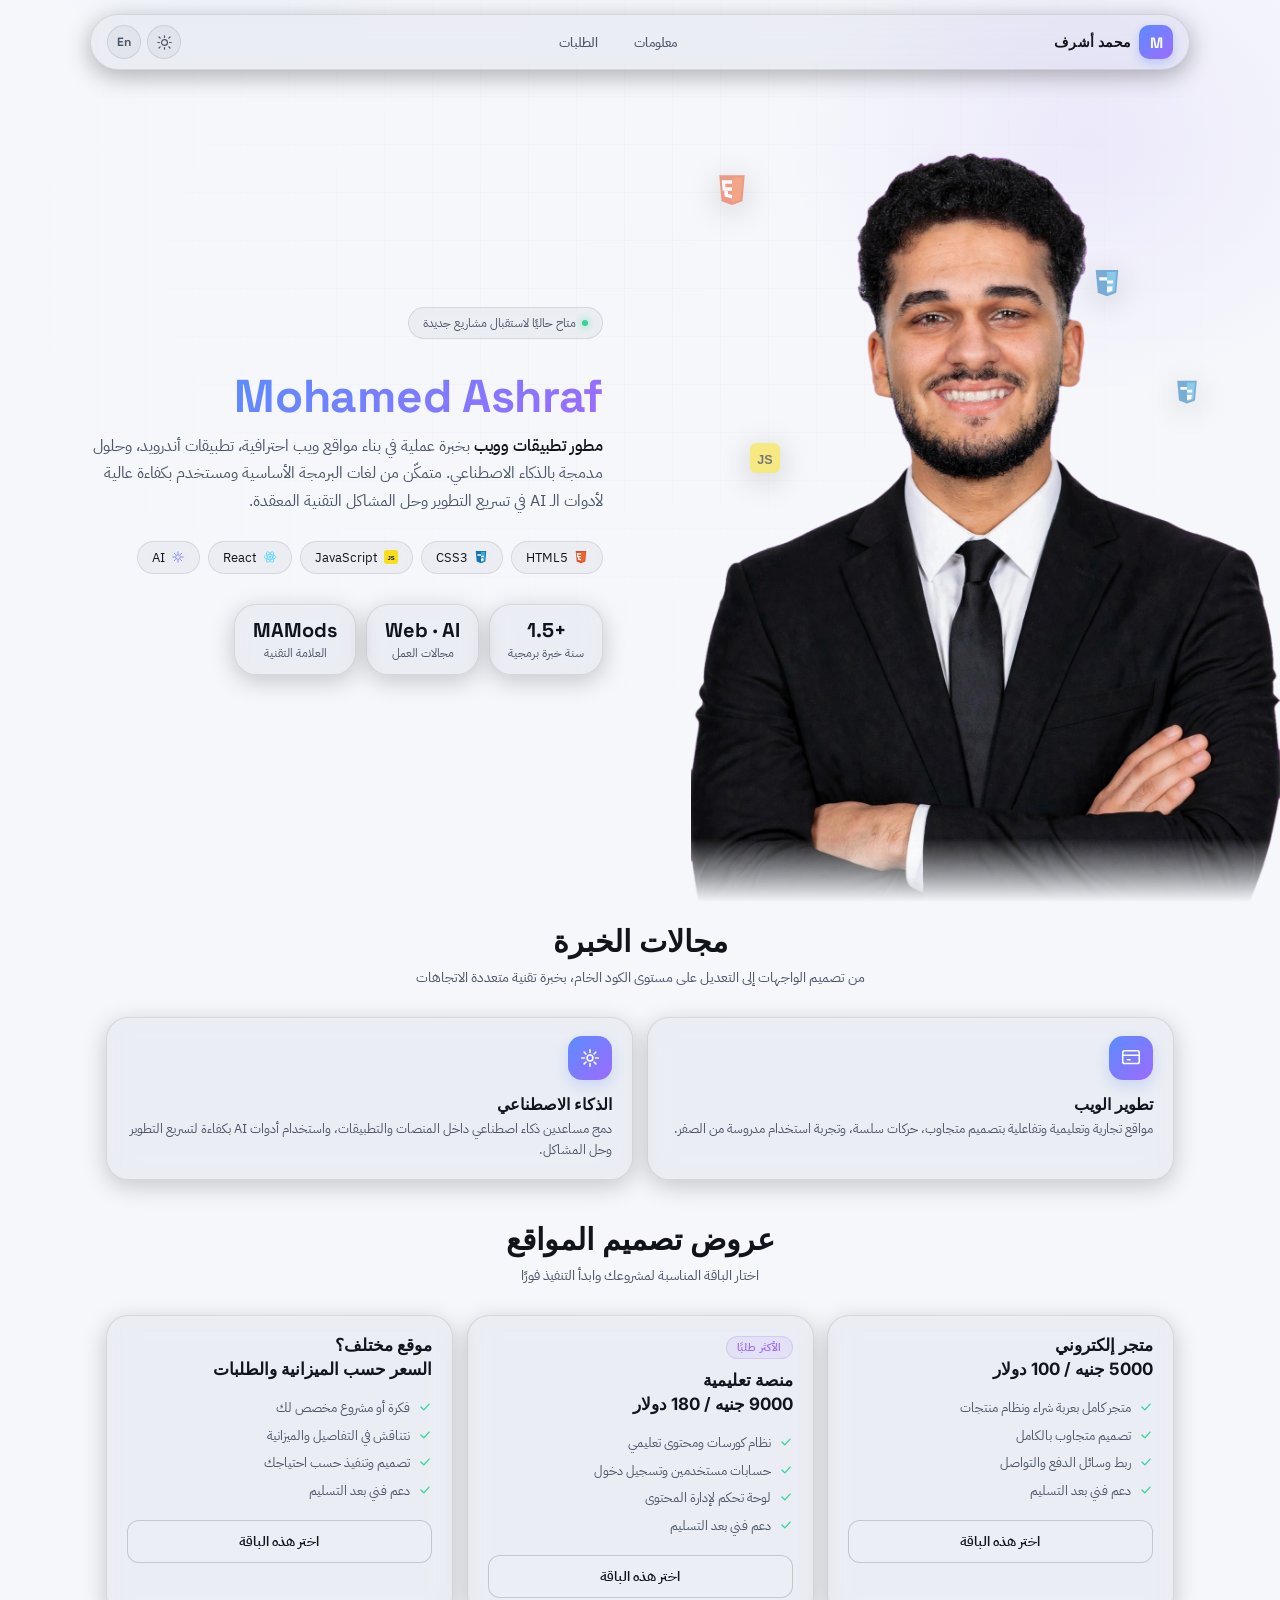
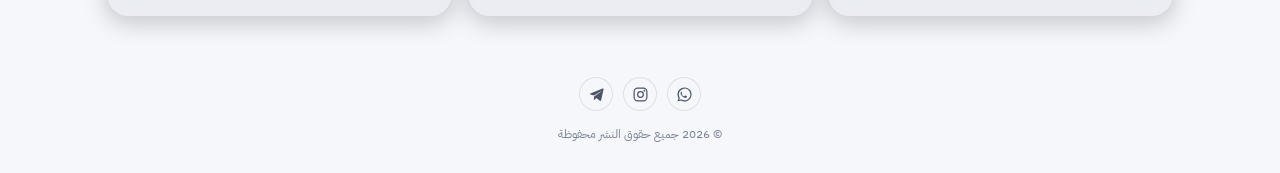
==== commit a27e034a: "Add files via upload" ====
--- a/index.html
+++ b/index.html
@@ -1,300 +1,300 @@
-<!DOCTYPE html>
-<html lang="ar" dir="rtl">
-<head>
-    <meta charset="UTF-8">
-    <meta name="viewport" content="width=device-width, initial-scale=1.0, maximum-scale=1.0, user-scalable=yes">
-    <title>Mohamed Ashraf — Developer</title>
-
-    <!-- ===== FAVICONS (لازم الصور دي تكون في نفس مجلد index.html جوه الـ GitHub repo) ===== -->
-    <link rel="icon" type="image/png" sizes="16x16" href="favicon-16x16.png">
-    <link rel="icon" type="image/png" sizes="32x32" href="favicon-32x32.png">
-    <link rel="apple-touch-icon" sizes="180x180" href="apple-touch-icon.png">
-
-    <link rel="preconnect" href="https://fonts.googleapis.com">
-    <link rel="preconnect" href="https://fonts.gstatic.com" crossorigin>
-    <link href="https://fonts.googleapis.com/css2?family=Space+Grotesk:wght@400;500;600;700&family=Inter:wght@400;500;600;700;800&family=IBM+Plex+Sans+Arabic:wght@400;500;600;700&display=swap" rel="stylesheet">
-    <link rel="stylesheet" href="style.css">
-</head>
-<body class="ar-mode" dir="rtl">
-
-    <!-- ===== NAV ===== -->
-    <nav class="nav" id="mainNav">
-        <div class="nav-logo">
-            <div class="nav-logo-mark">M</div>
-            <div class="nav-logo-text" data-i18n="nav-name">Mohamed Ashraf</div>
-        </div>
-        <div class="nav-links">
-            <a href="#heroSection" class="nav-link" data-i18n="nav-info">معلومات</a>
-            <a href="#offers" class="nav-link" data-i18n="nav-orders">الطلبات</a>
-        </div>
-        <div class="nav-actions">
-            <button class="theme-toggle" id="themeToggle" title="Toggle theme">
-                <svg class="icon-moon" viewBox="0 0 24 24" fill="none" stroke="currentColor" stroke-width="1.7" stroke-linecap="round" stroke-linejoin="round">
-                    <path d="M21 12.79A9 9 0 1 1 11.21 3 7 7 0 0 0 21 12.79z"/>
-                </svg>
-                <svg class="icon-sun" viewBox="0 0 24 24" fill="none" stroke="currentColor" stroke-width="1.7" stroke-linecap="round" stroke-linejoin="round">
-                    <circle cx="12" cy="12" r="4.2"/>
-                    <path d="M12 2.5v2.4M12 19.1v2.4M4.2 4.2l1.7 1.7M18.1 18.1l1.7 1.7M2.5 12h2.4M19.1 12h2.4M4.2 19.8l1.7-1.7M18.1 5.9l1.7-1.7"/>
-                </svg>
-            </button>
-            <button class="lang-toggle" id="langToggle" title="Toggle language">
-                <span class="lang-label" id="langLabel">ع</span>
-            </button>
-        </div>
-    </nav>
-
-    <!-- ===== MAIN ===== -->
-    <main>
-        <!-- HERO -->
-        <section class="hero" id="heroSection">
-            <div class="hero-text-col">
-                <div class="eyebrow">
-                    <span class="dot"></span>
-                    <span data-i18n="eyebrow">متاح حاليًا لاستقبال مشاريع جديدة</span>
-                </div>
-
-                <h1 class="hero-name"><span class="grad-text" data-i18n="name">Mohamed Ashraf</span></h1>
-                <p class="hero-tagline" data-i18n="tagline">
-                    <strong>مطور ويب</strong> بخبرة عملية في بناء مواقع ويب احترافية
-                    وحلول مدمجة بالذكاء الاصطناعي. متمكّن من لغات البرمجة الأساسية ومستخدم بكفاءة عالية
-                    لأدوات الـ AI في تسريع التطوير وحل المشاكل التقنية المعقدة.
-                </p>
-
-                <div class="skill-pills">
-                    <div class="skill-pill">
-                        <svg viewBox="0 0 32 32" width="14" height="14">
-                            <path fill="#E44D26" d="M4 2h24l-2.2 24.5L16 30 6.2 26.5z"/>
-                            <path fill="#F16529" d="M16 4.2v23.4l8-2.7L25.8 4.2z"/>
-                            <path fill="#FFFFFF" d="M16 13.5H9.9l-.3-3.4H16V6.8H6.3l.9 9.8h8.8z"/>
-                            <path fill="#FFFFFF" d="M16 20.6l-3.7-1-.25-2.8H8.7l.45 5.2 6.85 1.9z"/>
-                        </svg>
-                        HTML5
-                    </div>
-                    <div class="skill-pill">
-                        <svg viewBox="0 0 32 32" width="14" height="14">
-                            <path fill="#1572B6" d="M4 2h24l-2.2 24.5L16 30 6.2 26.5z"/>
-                            <path fill="#33A9DC" d="M16 4.2v23.4l8-2.7L25.8 4.2z"/>
-                            <path fill="#FFFFFF" d="M16 13.2h6.5l-.3 3.3H16v3.2h5.9l-.45 4.9-5.45 1.5z"/>
-                            <path fill="#FFFFFF" d="M16 9.9v3.3H7.9l-.3-3.3z"/>
-                        </svg>
-                        CSS3
-                    </div>
-                    <div class="skill-pill">
-                        <svg viewBox="0 0 24 24" width="14" height="14" fill="#F7DF1E">
-                            <rect width="24" height="24" rx="4"/>
-                            <text x="12" y="17" font-size="10" font-weight="700" text-anchor="middle" fill="#0B0E14" font-family="Arial">JS</text>
-                        </svg>
-                        JavaScript
-                    </div>
-                    <div class="skill-pill">
-                        <svg viewBox="0 0 24 24" width="14" height="14" fill="none" stroke="#61DAFB" stroke-width="1.5">
-                            <circle cx="12" cy="12" r="2.2" fill="#61DAFB" stroke="none"/>
-                            <ellipse cx="12" cy="12" rx="10" ry="4.2"/>
-                            <ellipse cx="12" cy="12" rx="10" ry="4.2" transform="rotate(60 12 12)"/>
-                            <ellipse cx="12" cy="12" rx="10" ry="4.2" transform="rotate(120 12 12)"/>
-                        </svg>
-                        React
-                    </div>
-                    <div class="skill-pill">
-                        <svg viewBox="0 0 24 24" fill="none" stroke="url(#aiGradSmall)" stroke-width="1.5">
-                            <defs><linearGradient id="aiGradSmall" x1="0" y1="0" x2="1" y2="1"><stop offset="0" stop-color="#5B8CFF"/><stop offset="1" stop-color="#9D6BFF"/></linearGradient></defs>
-                            <path d="M12 3v3M12 18v3M3 12h3M18 12h3M5.6 5.6l2 2M16.4 16.4l2 2M5.6 18.4l2-2M16.4 7.6l2-2" stroke-linecap="round"/>
-                            <circle cx="12" cy="12" r="4"/>
-                        </svg>
-                        AI
-                    </div>
-                </div>
-
-                <div class="hero-stats">
-                    <div class="stat-card glass-card" data-reveal="left">
-                        <div class="stat-num">+1.5</div>
-                        <div class="stat-label" data-i18n="stat-years">سنة خبرة برمجية</div>
-                    </div>
-                    <div class="stat-card glass-card" data-reveal="up">
-                        <div class="stat-num">Web · AI</div>
-                        <div class="stat-label" data-i18n="stat-fields">مجالات العمل</div>
-                    </div>
-                    <div class="stat-card glass-card" data-reveal="right">
-                        <div class="stat-num">MAMods</div>
-                        <div class="stat-label" data-i18n="stat-brand">العلامة التقنية</div>
-                    </div>
-                </div>
-            </div>
-
-            <div class="hero-image-col">
-                <div class="floating-icons">
-                    <div class="float-icon fi-1">
-                        <svg viewBox="0 0 32 32" width="34" height="34">
-                            <path fill="#E44D26" d="M4 2h24l-2.2 24.5L16 30 6.2 26.5z"/>
-                            <path fill="#F16529" d="M16 4.2v23.4l8-2.7L25.8 4.2z"/>
-                            <path fill="#FFFFFF" d="M16 13.5H9.9l-.3-3.4H16V6.8H6.3l.9 9.8h8.8z"/>
-                            <path fill="#FFFFFF" d="M16 20.6l-3.7-1-.25-2.8H8.7l.45 5.2 6.85 1.9z"/>
-                        </svg>
-                    </div>
-                    <div class="float-icon fi-2">
-                        <svg viewBox="0 0 32 32" width="30" height="30">
-                            <path fill="#1572B6" d="M4 2h24l-2.2 24.5L16 30 6.2 26.5z"/>
-                            <path fill="#33A9DC" d="M16 4.2v23.4l8-2.7L25.8 4.2z"/>
-                            <path fill="#FFFFFF" d="M16 13.2h6.5l-.3 3.3H16v3.2h5.9l-.45 4.9-5.45 1.5z"/>
-                            <path fill="#FFFFFF" d="M16 9.9v3.3H7.9l-.3-3.3z"/>
-                        </svg>
-                    </div>
-                    <div class="float-icon fi-3">
-                        <svg viewBox="0 0 24 24" width="30" height="30" fill="#F7DF1E">
-                            <rect width="24" height="24" rx="5"/>
-                            <text x="12" y="17" font-size="10" font-weight="700" text-anchor="middle" fill="#0B0E14" font-family="Arial">JS</text>
-                        </svg>
-                    </div>
-                    <div class="float-icon fi-4">
-                        <svg viewBox="0 0 24 24" width="36" height="36" fill="none" stroke="#61DAFB" stroke-width="1.5">
-                            <circle cx="12" cy="12" r="2.2" fill="#61DAFB" stroke="none"/>
-                            <ellipse cx="12" cy="12" rx="10" ry="4.2"/>
-                            <ellipse cx="12" cy="12" rx="10" ry="4.2" transform="rotate(60 12 12)"/>
-                            <ellipse cx="12" cy="12" rx="10" ry="4.2" transform="rotate(120 12 12)"/>
-                        </svg>
-                    </div>
-                    <div class="float-icon fi-5">
-                        <svg viewBox="0 0 24 24" width="32" height="32" fill="none" stroke="url(#aiGradFloat)" stroke-width="1.5">
-                            <defs><linearGradient id="aiGradFloat" x1="0" y1="0" x2="1" y2="1"><stop offset="0" stop-color="#5B8CFF"/><stop offset="1" stop-color="#9D6BFF"/></linearGradient></defs>
-                            <path d="M12 3v3M12 18v3M3 12h3M18 12h3M5.6 5.6l2 2M16.4 16.4l2 2M5.6 18.4l2-2M16.4 7.6l2-2" stroke-linecap="round"/>
-                            <circle cx="12" cy="12" r="4"/>
-                        </svg>
-                    </div>
-                    <div class="float-icon fi-6">
-                        <svg viewBox="0 0 24 24" width="28" height="28" fill="#68A063">
-                            <path d="M12 3.2l7.8 4.5v8.6L12 20.8 4.2 16.3V7.7z" fill="none" stroke="#68A063" stroke-width="1.4"/>
-                            <text x="12" y="15" font-size="7" font-weight="700" text-anchor="middle" fill="#68A063" font-family="Arial">JS</text>
-                        </svg>
-                    </div>
-                    <div class="float-icon fi-7">
-                        <svg viewBox="0 0 32 32" width="26" height="26">
-                            <path fill="#1572B6" d="M4 2h24l-2.2 24.5L16 30 6.2 26.5z"/>
-                            <path fill="#33A9DC" d="M16 4.2v23.4l8-2.7L25.8 4.2z"/>
-                            <path fill="#FFFFFF" d="M16 13.2h6.5l-.3 3.3H16v3.2h5.9l-.45 4.9-5.45 1.5z"/>
-                            <path fill="#FFFFFF" d="M16 9.9v3.3H7.9l-.3-3.3z"/>
-                        </svg>
-                    </div>
-                    <div class="float-icon fi-8">
-                        <svg viewBox="0 0 24 24" width="24" height="24" fill="#F7DF1E">
-                            <rect width="24" height="24" rx="5"/>
-                            <text x="12" y="17" font-size="10" font-weight="700" text-anchor="middle" fill="#0B0E14" font-family="Arial">JS</text>
-                        </svg>
-                    </div>
-                </div>
-                <div id="profileWrap" class="profile-wrap-full">
-                    <img class="profile-img-full" id="profileImg" src="profile.jpg" alt="Mohamed Ashraf" loading="lazy">
-                </div>
-            </div>
-        </section>
-
-        <!-- EXPERTISE -->
-        <section class="section">
-            <div class="section-head">
-                <h2 class="section-title" data-i18n="expertise-title">مجالات الخبرة</h2>
-                <p class="section-sub" data-i18n="expertise-sub">من تصميم الواجهات إلى التعديل على مستوى الكود الخام، بخبرة تقنية متعددة الاتجاهات</p>
-            </div>
-            <div class="expertise-grid">
-                <div class="glass-card expertise-card" data-reveal="left">
-                    <div class="expertise-icon">
-                        <svg viewBox="0 0 24 24" fill="none" stroke="#fff" stroke-width="1.7"><rect x="3" y="4" width="18" height="14" rx="2"/><path d="M3 9h18M8 14h3" stroke-linecap="round"/></svg>
-                    </div>
-                    <div class="expertise-title" data-i18n="exp-web-title">تطوير الويب</div>
-                    <div class="expertise-desc" data-i18n="exp-web-desc">مواقع تجارية وتعليمية وتفاعلية بتصميم متجاوب، حركات سلسة، وتجربة استخدام مدروسة من الصفر.</div>
-                </div>
-                <div class="glass-card expertise-card" data-reveal="right">
-                    <div class="expertise-icon">
-                        <svg viewBox="0 0 24 24" fill="none" stroke="#fff" stroke-width="1.7"><circle cx="12" cy="12" r="3.2"/><path d="M12 3v3M12 18v3M3 12h3M18 12h3M5.6 5.6l2 2M16.4 16.4l2 2M5.6 18.4l2-2M16.4 7.6l2-2" stroke-linecap="round"/></svg>
-                    </div>
-                    <div class="expertise-title" data-i18n="exp-ai-title">الذكاء الاصطناعي</div>
-                    <div class="expertise-desc" data-i18n="exp-ai-desc">دمج مساعدين ذكاء اصطناعي داخل المنصات والتطبيقات، واستخدام أدوات AI بكفاءة لتسريع التطوير وحل المشاكل.</div>
-                </div>
-            </div>
-        </section>
-
-        <!-- OFFERS -->
-        <section class="section" id="offers">
-            <div class="section-head">
-                <h2 class="section-title" data-i18n="offers-title">عروض تصميم المواقع</h2>
-                <p class="section-sub" data-i18n="offers-sub">اختار الباقة المناسبة لمشروعك وابدأ التنفيذ فورًا</p>
-            </div>
-            <div class="offers-wrap" id="offersWrap"></div>
-        </section>
-    </main>
-
-    <!-- ===== FOOTER ===== -->
-    <footer class="footer">
-        <div class="footer-socials">
-            <a href="https://wa.me/201550425843" class="nav-icon" target="_blank">
-                <!-- Original WhatsApp SVG (same as nav) -->
-                <svg viewBox="0 0 24 24" fill="currentColor" width="15" height="15">
-                    <path d="M12.04 2C6.58 2 2.13 6.45 2.13 11.91c0 1.93.55 3.74 1.5 5.27L2 22l4.94-1.6a9.9 9.9 0 0 0 5.1 1.39h.01c5.46 0 9.91-4.45 9.91-9.91 0-2.65-1.03-5.14-2.9-7.01A9.82 9.82 0 0 0 12.04 2zm0 1.67c2.21 0 4.28.86 5.84 2.42a8.2 8.2 0 0 1 2.42 5.83c0 4.55-3.71 8.25-8.27 8.25a8.27 8.27 0 0 1-4.2-1.15l-.3-.18-3.04.98.99-2.94-.2-.31a8.18 8.18 0 0 1-1.26-4.39c0-4.56 3.71-8.27 8.27-8.27l-.25-.24zm-4.3 4.78c-.16 0-.42.06-.6.27-.2.23-.78.76-.78 1.84s.8 2.13.91 2.28c.11.15 1.55 2.49 3.84 3.39 1.9.75 2.29.6 2.7.56.42-.04 1.36-.55 1.55-1.09.19-.53.19-.98.13-1.08-.05-.1-.24-.16-.5-.29-.27-.13-1.55-.77-1.8-.86-.23-.09-.4-.13-.57.13-.16.26-.65.81-.8.97-.14.17-.29.18-.53.06-.25-.13-1.06-.4-2-1.24-.74-.66-1.24-1.48-1.39-1.73-.14-.25-.01-.39.11-.51.13-.13.28-.34.41-.51.13-.17.18-.29.27-.48.08-.19.04-.36-.03-.51-.07-.14-.65-1.58-.9-2.16-.18-.43-.35-.45-.51-.45z"/>
-                </svg>
-            </a>
-            <a href="https://instagram.com/mhamedashrf.0" class="nav-icon" target="_blank">
-                <svg viewBox="0 0 24 24" fill="none" stroke="currentColor" stroke-width="1.7" width="15" height="15">
-                    <rect x="3" y="3" width="18" height="18" rx="5"/>
-                    <circle cx="12" cy="12" r="4"/>
-                    <circle cx="17.4" cy="6.6" r="1.2" fill="currentColor" stroke="none"/>
-                </svg>
-            </a>
-            <a href="https://t.me/h_moh_za" class="nav-icon" target="_blank">
-                <svg viewBox="0 0 24 24" fill="currentColor" width="15" height="15">
-                    <path d="M21.9 4.8 18.6 19.9c-.25 1.1-.9 1.36-1.83.85l-5.05-3.72-2.44 2.34c-.27.27-.5.5-1 .5l.36-5.1L18 8c.45-.4-.1-.62-.55-.22L8.5 13.4l-4.9-1.53c-1.07-.33-1.08-1.07-.23-1.4L20.6 3.6c.9-.33 1.7.21 1.3 1.2Z"/>
-                </svg>
-            </a>
-        </div>
-        <p data-i18n="footer-copy">© 2026 جميع حقوق النشر محفوظة</p>
-    </footer>
-
-    <!-- ===== MODAL ===== -->
-    <div class="modal-overlay" id="modal">
-        <div class="modal-box">
-            <div class="modal-head">
-                <div>
-                    <h3 data-i18n="modal-title">إكمال الطلب</h3>
-                    <p data-i18n="modal-sub">ابعت بياناتك وهيتم التواصل معاك على واتساب</p>
-                </div>
-                <div class="modal-close" id="modalClose">
-                    <svg viewBox="0 0 24 24" fill="none" stroke="currentColor" stroke-width="2"><path d="M6 6l12 12M18 6L6 18" stroke-linecap="round"/></svg>
-                </div>
-            </div>
-            <div class="selected-banner" id="selectedBanner"></div>
-            <div class="field">
-                <label data-i18n="label-name">الاسم الكامل</label>
-                <input type="text" id="custName" placeholder="اكتب اسمك بالكامل">
-            </div>
-            <div class="field">
-                <label data-i18n="label-phone">رقم الهاتف</label>
-                <input type="tel" id="custPhone" placeholder="01xxxxxxxxx">
-            </div>
-            <div class="field">
-                <label data-i18n="label-email">البريد الإلكتروني (اختياري)</label>
-                <input type="email" id="custEmail" placeholder="example@mail.com">
-            </div>
-            <div class="field">
-                <label data-i18n="label-details">تفاصيل إضافية</label>
-                <textarea id="custDetails" rows="3" placeholder="اكتب أي تفاصيل عن الموقع اللي محتاجه..."></textarea>
-            </div>
-            <button class="send-btn" id="sendOrder" data-i18n="send-btn">إرسال الطلب عبر واتساب</button>
-        </div>
-    </div>
-
-    <!-- ===== LIGHTBOX ===== -->
-    <div class="lightbox-overlay" id="lightboxOverlay">
-        <div class="lightbox-close" id="lightboxClose">
-            <svg viewBox="0 0 24 24" fill="none" stroke="currentColor" stroke-width="2"><path d="M6 6l12 12M18 6L6 18" stroke-linecap="round"/></svg>
-        </div>
-        <img class="lightbox-img" id="lightboxImg" src="profile.jpg" alt="Mohamed Ashraf">
-    </div>
-
-    <!-- ===== SENDING OVERLAY ===== -->
-    <div class="sending-overlay" id="sendingOverlay">
-        <div class="sending-ring"></div>
-        <div class="sending-title" data-i18n="sending-title">جاري تحويل طلبك...</div>
-        <div class="sending-sub" data-i18n="sending-sub">هيتم فتح واتساب خلال لحظات</div>
-    </div>
-
-    <script src="script.js"></script>
-
-</body>
-</html>
+<!DOCTYPE html>
+<html lang="ar" dir="rtl">
+<head>
+    <meta charset="UTF-8">
+    <meta name="viewport" content="width=device-width, initial-scale=1.0, maximum-scale=1.0, user-scalable=yes">
+    <title>Mohamed Ashraf — Developer</title>
+
+    <!-- ===== FAVICONS (لازم الصور دي تكون في نفس مجلد index.html جوه الـ GitHub repo) ===== -->
+    <link rel="icon" type="image/png" sizes="16x16" href="favicon-16x16.png">
+    <link rel="icon" type="image/png" sizes="32x32" href="favicon-32x32.png">
+    <link rel="apple-touch-icon" sizes="180x180" href="apple-touch-icon.png">
+
+    <link rel="preconnect" href="https://fonts.googleapis.com">
+    <link rel="preconnect" href="https://fonts.gstatic.com" crossorigin>
+    <link href="https://fonts.googleapis.com/css2?family=Space+Grotesk:wght@400;500;600;700&family=Inter:wght@400;500;600;700;800&family=IBM+Plex+Sans+Arabic:wght@400;500;600;700&display=swap" rel="stylesheet">
+    <link rel="stylesheet" href="style.css">
+</head>
+<body class="ar-mode" dir="rtl">
+
+    <!-- ===== NAV ===== -->
+    <nav class="nav" id="mainNav">
+        <div class="nav-logo">
+            <div class="nav-logo-mark">M</div>
+            <div class="nav-logo-text" data-i18n="nav-name">Mohamed Ashraf</div>
+        </div>
+        <div class="nav-links">
+            <a href="#heroSection" class="nav-link" data-i18n="nav-info">معلومات</a>
+            <a href="#offers" class="nav-link" data-i18n="nav-orders">الطلبات</a>
+        </div>
+        <div class="nav-actions">
+            <button class="theme-toggle" id="themeToggle" title="Toggle theme">
+                <svg class="icon-moon" viewBox="0 0 24 24" fill="none" stroke="currentColor" stroke-width="1.7" stroke-linecap="round" stroke-linejoin="round">
+                    <path d="M21 12.79A9 9 0 1 1 11.21 3 7 7 0 0 0 21 12.79z"/>
+                </svg>
+                <svg class="icon-sun" viewBox="0 0 24 24" fill="none" stroke="currentColor" stroke-width="1.7" stroke-linecap="round" stroke-linejoin="round">
+                    <circle cx="12" cy="12" r="4.2"/>
+                    <path d="M12 2.5v2.4M12 19.1v2.4M4.2 4.2l1.7 1.7M18.1 18.1l1.7 1.7M2.5 12h2.4M19.1 12h2.4M4.2 19.8l1.7-1.7M18.1 5.9l1.7-1.7"/>
+                </svg>
+            </button>
+            <button class="lang-toggle" id="langToggle" title="Toggle language">
+                <span class="lang-label" id="langLabel">ع</span>
+            </button>
+        </div>
+    </nav>
+
+    <!-- ===== MAIN ===== -->
+    <main>
+        <!-- HERO -->
+        <section class="hero" id="heroSection">
+            <div class="hero-text-col">
+                <div class="eyebrow">
+                    <span class="dot"></span>
+                    <span data-i18n="eyebrow">متاح حاليًا لاستقبال مشاريع جديدة</span>
+                </div>
+
+                <h1 class="hero-name"><span class="grad-text" data-i18n="name">Mohamed Ashraf</span></h1>
+                <p class="hero-tagline" data-i18n="tagline">
+                    <strong>مطور ويب</strong> بخبرة عملية في بناء مواقع ويب احترافية
+                    وحلول مدمجة بالذكاء الاصطناعي. متمكّن من لغات البرمجة الأساسية ومستخدم بكفاءة عالية
+                    لأدوات الـ AI في تسريع التطوير وحل المشاكل التقنية المعقدة.
+                </p>
+
+                <div class="skill-pills">
+                    <div class="skill-pill">
+                        <svg viewBox="0 0 32 32" width="14" height="14">
+                            <path fill="#E44D26" d="M4 2h24l-2.2 24.5L16 30 6.2 26.5z"/>
+                            <path fill="#F16529" d="M16 4.2v23.4l8-2.7L25.8 4.2z"/>
+                            <path fill="#FFFFFF" d="M16 13.5H9.9l-.3-3.4H16V6.8H6.3l.9 9.8h8.8z"/>
+                            <path fill="#FFFFFF" d="M16 20.6l-3.7-1-.25-2.8H8.7l.45 5.2 6.85 1.9z"/>
+                        </svg>
+                        HTML5
+                    </div>
+                    <div class="skill-pill">
+                        <svg viewBox="0 0 32 32" width="14" height="14">
+                            <path fill="#1572B6" d="M4 2h24l-2.2 24.5L16 30 6.2 26.5z"/>
+                            <path fill="#33A9DC" d="M16 4.2v23.4l8-2.7L25.8 4.2z"/>
+                            <path fill="#FFFFFF" d="M16 13.2h6.5l-.3 3.3H16v3.2h5.9l-.45 4.9-5.45 1.5z"/>
+                            <path fill="#FFFFFF" d="M16 9.9v3.3H7.9l-.3-3.3z"/>
+                        </svg>
+                        CSS3
+                    </div>
+                    <div class="skill-pill">
+                        <svg viewBox="0 0 24 24" width="14" height="14" fill="#F7DF1E">
+                            <rect width="24" height="24" rx="4"/>
+                            <text x="12" y="17" font-size="10" font-weight="700" text-anchor="middle" fill="#0B0E14" font-family="Arial">JS</text>
+                        </svg>
+                        JavaScript
+                    </div>
+                    <div class="skill-pill">
+                        <svg viewBox="0 0 24 24" width="14" height="14" fill="none" stroke="#61DAFB" stroke-width="1.5">
+                            <circle cx="12" cy="12" r="2.2" fill="#61DAFB" stroke="none"/>
+                            <ellipse cx="12" cy="12" rx="10" ry="4.2"/>
+                            <ellipse cx="12" cy="12" rx="10" ry="4.2" transform="rotate(60 12 12)"/>
+                            <ellipse cx="12" cy="12" rx="10" ry="4.2" transform="rotate(120 12 12)"/>
+                        </svg>
+                        React
+                    </div>
+                    <div class="skill-pill">
+                        <svg viewBox="0 0 24 24" fill="none" stroke="url(#aiGradSmall)" stroke-width="1.5">
+                            <defs><linearGradient id="aiGradSmall" x1="0" y1="0" x2="1" y2="1"><stop offset="0" stop-color="#5B8CFF"/><stop offset="1" stop-color="#9D6BFF"/></linearGradient></defs>
+                            <path d="M12 3v3M12 18v3M3 12h3M18 12h3M5.6 5.6l2 2M16.4 16.4l2 2M5.6 18.4l2-2M16.4 7.6l2-2" stroke-linecap="round"/>
+                            <circle cx="12" cy="12" r="4"/>
+                        </svg>
+                        AI
+                    </div>
+                </div>
+
+                <div class="hero-stats">
+                    <div class="stat-card glass-card" data-reveal="left">
+                        <div class="stat-num">+1.5</div>
+                        <div class="stat-label" data-i18n="stat-years">سنة خبرة برمجية</div>
+                    </div>
+                    <div class="stat-card glass-card" data-reveal="up">
+                        <div class="stat-num">Web · AI</div>
+                        <div class="stat-label" data-i18n="stat-fields">مجالات العمل</div>
+                    </div>
+                    <div class="stat-card glass-card" data-reveal="right">
+                        <div class="stat-num">MAMods</div>
+                        <div class="stat-label" data-i18n="stat-brand">العلامة التقنية</div>
+                    </div>
+                </div>
+            </div>
+
+            <div class="hero-image-col">
+                <div class="floating-icons">
+                    <div class="float-icon fi-1">
+                        <svg viewBox="0 0 32 32" width="34" height="34">
+                            <path fill="#E44D26" d="M4 2h24l-2.2 24.5L16 30 6.2 26.5z"/>
+                            <path fill="#F16529" d="M16 4.2v23.4l8-2.7L25.8 4.2z"/>
+                            <path fill="#FFFFFF" d="M16 13.5H9.9l-.3-3.4H16V6.8H6.3l.9 9.8h8.8z"/>
+                            <path fill="#FFFFFF" d="M16 20.6l-3.7-1-.25-2.8H8.7l.45 5.2 6.85 1.9z"/>
+                        </svg>
+                    </div>
+                    <div class="float-icon fi-2">
+                        <svg viewBox="0 0 32 32" width="30" height="30">
+                            <path fill="#1572B6" d="M4 2h24l-2.2 24.5L16 30 6.2 26.5z"/>
+                            <path fill="#33A9DC" d="M16 4.2v23.4l8-2.7L25.8 4.2z"/>
+                            <path fill="#FFFFFF" d="M16 13.2h6.5l-.3 3.3H16v3.2h5.9l-.45 4.9-5.45 1.5z"/>
+                            <path fill="#FFFFFF" d="M16 9.9v3.3H7.9l-.3-3.3z"/>
+                        </svg>
+                    </div>
+                    <div class="float-icon fi-3">
+                        <svg viewBox="0 0 24 24" width="30" height="30" fill="#F7DF1E">
+                            <rect width="24" height="24" rx="5"/>
+                            <text x="12" y="17" font-size="10" font-weight="700" text-anchor="middle" fill="#0B0E14" font-family="Arial">JS</text>
+                        </svg>
+                    </div>
+                    <div class="float-icon fi-4">
+                        <svg viewBox="0 0 24 24" width="36" height="36" fill="none" stroke="#61DAFB" stroke-width="1.5">
+                            <circle cx="12" cy="12" r="2.2" fill="#61DAFB" stroke="none"/>
+                            <ellipse cx="12" cy="12" rx="10" ry="4.2"/>
+                            <ellipse cx="12" cy="12" rx="10" ry="4.2" transform="rotate(60 12 12)"/>
+                            <ellipse cx="12" cy="12" rx="10" ry="4.2" transform="rotate(120 12 12)"/>
+                        </svg>
+                    </div>
+                    <div class="float-icon fi-5">
+                        <svg viewBox="0 0 24 24" width="32" height="32" fill="none" stroke="url(#aiGradFloat)" stroke-width="1.5">
+                            <defs><linearGradient id="aiGradFloat" x1="0" y1="0" x2="1" y2="1"><stop offset="0" stop-color="#5B8CFF"/><stop offset="1" stop-color="#9D6BFF"/></linearGradient></defs>
+                            <path d="M12 3v3M12 18v3M3 12h3M18 12h3M5.6 5.6l2 2M16.4 16.4l2 2M5.6 18.4l2-2M16.4 7.6l2-2" stroke-linecap="round"/>
+                            <circle cx="12" cy="12" r="4"/>
+                        </svg>
+                    </div>
+                    <div class="float-icon fi-6">
+                        <svg viewBox="0 0 24 24" width="28" height="28" fill="#68A063">
+                            <path d="M12 3.2l7.8 4.5v8.6L12 20.8 4.2 16.3V7.7z" fill="none" stroke="#68A063" stroke-width="1.4"/>
+                            <text x="12" y="15" font-size="7" font-weight="700" text-anchor="middle" fill="#68A063" font-family="Arial">JS</text>
+                        </svg>
+                    </div>
+                    <div class="float-icon fi-7">
+                        <svg viewBox="0 0 32 32" width="26" height="26">
+                            <path fill="#1572B6" d="M4 2h24l-2.2 24.5L16 30 6.2 26.5z"/>
+                            <path fill="#33A9DC" d="M16 4.2v23.4l8-2.7L25.8 4.2z"/>
+                            <path fill="#FFFFFF" d="M16 13.2h6.5l-.3 3.3H16v3.2h5.9l-.45 4.9-5.45 1.5z"/>
+                            <path fill="#FFFFFF" d="M16 9.9v3.3H7.9l-.3-3.3z"/>
+                        </svg>
+                    </div>
+                    <div class="float-icon fi-8">
+                        <svg viewBox="0 0 24 24" width="24" height="24" fill="#F7DF1E">
+                            <rect width="24" height="24" rx="5"/>
+                            <text x="12" y="17" font-size="10" font-weight="700" text-anchor="middle" fill="#0B0E14" font-family="Arial">JS</text>
+                        </svg>
+                    </div>
+                </div>
+                <div id="profileWrap" class="profile-wrap-full">
+                    <img class="profile-img-full" id="profileImg" src="profile.png" alt="Mohamed Ashraf" loading="lazy">
+                </div>
+            </div>
+        </section>
+
+        <!-- EXPERTISE -->
+        <section class="section">
+            <div class="section-head">
+                <h2 class="section-title" data-i18n="expertise-title">مجالات الخبرة</h2>
+                <p class="section-sub" data-i18n="expertise-sub">من تصميم الواجهات إلى التعديل على مستوى الكود الخام، بخبرة تقنية متعددة الاتجاهات</p>
+            </div>
+            <div class="expertise-grid">
+                <div class="glass-card expertise-card" data-reveal="left">
+                    <div class="expertise-icon">
+                        <svg viewBox="0 0 24 24" fill="none" stroke="#fff" stroke-width="1.7"><rect x="3" y="4" width="18" height="14" rx="2"/><path d="M3 9h18M8 14h3" stroke-linecap="round"/></svg>
+                    </div>
+                    <div class="expertise-title" data-i18n="exp-web-title">تطوير الويب</div>
+                    <div class="expertise-desc" data-i18n="exp-web-desc">مواقع تجارية وتعليمية وتفاعلية بتصميم متجاوب، حركات سلسة، وتجربة استخدام مدروسة من الصفر.</div>
+                </div>
+                <div class="glass-card expertise-card" data-reveal="right">
+                    <div class="expertise-icon">
+                        <svg viewBox="0 0 24 24" fill="none" stroke="#fff" stroke-width="1.7"><circle cx="12" cy="12" r="3.2"/><path d="M12 3v3M12 18v3M3 12h3M18 12h3M5.6 5.6l2 2M16.4 16.4l2 2M5.6 18.4l2-2M16.4 7.6l2-2" stroke-linecap="round"/></svg>
+                    </div>
+                    <div class="expertise-title" data-i18n="exp-ai-title">الذكاء الاصطناعي</div>
+                    <div class="expertise-desc" data-i18n="exp-ai-desc">دمج مساعدين ذكاء اصطناعي داخل المنصات والتطبيقات، واستخدام أدوات AI بكفاءة لتسريع التطوير وحل المشاكل.</div>
+                </div>
+            </div>
+        </section>
+
+        <!-- OFFERS -->
+        <section class="section" id="offers">
+            <div class="section-head">
+                <h2 class="section-title" data-i18n="offers-title">عروض تصميم المواقع</h2>
+                <p class="section-sub" data-i18n="offers-sub">اختار الباقة المناسبة لمشروعك وابدأ التنفيذ فورًا</p>
+            </div>
+            <div class="offers-wrap" id="offersWrap"></div>
+        </section>
+    </main>
+
+    <!-- ===== FOOTER ===== -->
+    <footer class="footer">
+        <div class="footer-socials">
+            <a href="https://wa.me/201550425843" class="nav-icon" target="_blank">
+                <!-- Original WhatsApp SVG (same as nav) -->
+                <svg viewBox="0 0 24 24" fill="currentColor" width="15" height="15">
+                    <path d="M12.04 2C6.58 2 2.13 6.45 2.13 11.91c0 1.93.55 3.74 1.5 5.27L2 22l4.94-1.6a9.9 9.9 0 0 0 5.1 1.39h.01c5.46 0 9.91-4.45 9.91-9.91 0-2.65-1.03-5.14-2.9-7.01A9.82 9.82 0 0 0 12.04 2zm0 1.67c2.21 0 4.28.86 5.84 2.42a8.2 8.2 0 0 1 2.42 5.83c0 4.55-3.71 8.25-8.27 8.25a8.27 8.27 0 0 1-4.2-1.15l-.3-.18-3.04.98.99-2.94-.2-.31a8.18 8.18 0 0 1-1.26-4.39c0-4.56 3.71-8.27 8.27-8.27l-.25-.24zm-4.3 4.78c-.16 0-.42.06-.6.27-.2.23-.78.76-.78 1.84s.8 2.13.91 2.28c.11.15 1.55 2.49 3.84 3.39 1.9.75 2.29.6 2.7.56.42-.04 1.36-.55 1.55-1.09.19-.53.19-.98.13-1.08-.05-.1-.24-.16-.5-.29-.27-.13-1.55-.77-1.8-.86-.23-.09-.4-.13-.57.13-.16.26-.65.81-.8.97-.14.17-.29.18-.53.06-.25-.13-1.06-.4-2-1.24-.74-.66-1.24-1.48-1.39-1.73-.14-.25-.01-.39.11-.51.13-.13.28-.34.41-.51.13-.17.18-.29.27-.48.08-.19.04-.36-.03-.51-.07-.14-.65-1.58-.9-2.16-.18-.43-.35-.45-.51-.45z"/>
+                </svg>
+            </a>
+            <a href="https://instagram.com/mhamedashrf.0" class="nav-icon" target="_blank">
+                <svg viewBox="0 0 24 24" fill="none" stroke="currentColor" stroke-width="1.7" width="15" height="15">
+                    <rect x="3" y="3" width="18" height="18" rx="5"/>
+                    <circle cx="12" cy="12" r="4"/>
+                    <circle cx="17.4" cy="6.6" r="1.2" fill="currentColor" stroke="none"/>
+                </svg>
+            </a>
+            <a href="https://t.me/h_moh_za" class="nav-icon" target="_blank">
+                <svg viewBox="0 0 24 24" fill="currentColor" width="15" height="15">
+                    <path d="M21.9 4.8 18.6 19.9c-.25 1.1-.9 1.36-1.83.85l-5.05-3.72-2.44 2.34c-.27.27-.5.5-1 .5l.36-5.1L18 8c.45-.4-.1-.62-.55-.22L8.5 13.4l-4.9-1.53c-1.07-.33-1.08-1.07-.23-1.4L20.6 3.6c.9-.33 1.7.21 1.3 1.2Z"/>
+                </svg>
+            </a>
+        </div>
+        <p data-i18n="footer-copy">© 2026 جميع حقوق النشر محفوظة</p>
+    </footer>
+
+    <!-- ===== MODAL ===== -->
+    <div class="modal-overlay" id="modal">
+        <div class="modal-box">
+            <div class="modal-head">
+                <div>
+                    <h3 data-i18n="modal-title">إكمال الطلب</h3>
+                    <p data-i18n="modal-sub">ابعت بياناتك وهيتم التواصل معاك على واتساب</p>
+                </div>
+                <div class="modal-close" id="modalClose">
+                    <svg viewBox="0 0 24 24" fill="none" stroke="currentColor" stroke-width="2"><path d="M6 6l12 12M18 6L6 18" stroke-linecap="round"/></svg>
+                </div>
+            </div>
+            <div class="selected-banner" id="selectedBanner"></div>
+            <div class="field">
+                <label data-i18n="label-name">الاسم الكامل</label>
+                <input type="text" id="custName" placeholder="اكتب اسمك بالكامل">
+            </div>
+            <div class="field">
+                <label data-i18n="label-phone">رقم الهاتف</label>
+                <input type="tel" id="custPhone" placeholder="01xxxxxxxxx">
+            </div>
+            <div class="field">
+                <label data-i18n="label-email">البريد الإلكتروني (اختياري)</label>
+                <input type="email" id="custEmail" placeholder="example@mail.com">
+            </div>
+            <div class="field">
+                <label data-i18n="label-details">تفاصيل إضافية</label>
+                <textarea id="custDetails" rows="3" placeholder="اكتب أي تفاصيل عن الموقع اللي محتاجه..."></textarea>
+            </div>
+            <button class="send-btn" id="sendOrder" data-i18n="send-btn">إرسال الطلب عبر واتساب</button>
+        </div>
+    </div>
+
+    <!-- ===== LIGHTBOX ===== -->
+    <div class="lightbox-overlay" id="lightboxOverlay">
+        <div class="lightbox-close" id="lightboxClose">
+            <svg viewBox="0 0 24 24" fill="none" stroke="currentColor" stroke-width="2"><path d="M6 6l12 12M18 6L6 18" stroke-linecap="round"/></svg>
+        </div>
+        <img class="lightbox-img" id="lightboxImg" src="profile.png" alt="Mohamed Ashraf">
+    </div>
+
+    <!-- ===== SENDING OVERLAY ===== -->
+    <div class="sending-overlay" id="sendingOverlay">
+        <div class="sending-ring"></div>
+        <div class="sending-title" data-i18n="sending-title">جاري تحويل طلبك...</div>
+        <div class="sending-sub" data-i18n="sending-sub">هيتم فتح واتساب خلال لحظات</div>
+    </div>
+
+    <script src="script.js"></script>
+
+</body>
+</html>
--- a/style.css
+++ b/style.css
@@ -1,353 +1,1074 @@
-// =================================================================
-        //  OFFERS DATA (updated prices with discounts)
-        // =================================================================
-        const offersData = [{
-            id: 1,
-            name: { ar: 'موقع صغير', en: 'Small Site' },
-            price: 1200,
-            discountPrice: 1000,
-            badge: null,
-            feats: {
-                ar: ['صفحة واحدة بتصميم احترافي', 'تصميم متجاوب بالكامل', 'تسليم خلال 3 أيام', 'دعم فني أسبوع كامل'],
-                en: ['Single page professional design', 'Fully responsive design', 'Delivery within 3 days', '1 week technical support']
-            }
-        }, {
-            id: 2,
-            name: { ar: 'موقع متوسط', en: 'Medium Site' },
-            price: 1700,
-            discountPrice: 1500,
-            badge: { ar: 'الأكثر طلبًا', en: 'Most Popular' },
-            feats: {
-                ar: ['حتى 5 صفحات متكاملة', 'نماذج تواصل وربط سوشيال ميديا', 'تسليم خلال أسبوع', 'دعم فني لمدة شهر'],
-                en: ['Up to 5 full pages', 'Contact forms & social media integration', 'Delivery within 1 week', '1 month technical support']
-            }
-        }, {
-            id: 3,
-            name: { ar: 'موقع كبير', en: 'Large Site' },
-            price: 2500,
-            discountPrice: 2000,
-            badge: null,
-            feats: {
-                ar: ['صفحات غير محدودة + لوحة تحكم', 'نظام مستخدمين وتسجيل دخول', 'تسليم خلال أسبوعين', 'دعم فني 3 أشهر'],
-                en: ['Unlimited pages + dashboard', 'User system & login', 'Delivery within 2 weeks', '3 months technical support']
-            }
-        }];
-
-        const checkSvg =
-            `<svg viewBox="0 0 24 24" fill="none" stroke="currentColor" stroke-width="2.2"><path d="M5 12l5 5L19 7" stroke-linecap="round" stroke-linejoin="round"/></svg>`;
-
-        // =================================================================
-        //  RENDER OFFERS
-        // =================================================================
-        let currentLang = 'ar';
-
-        function renderOffers(lang) {
-            const wrap = document.getElementById('offersWrap');
-            wrap.innerHTML = '';
-            offersData.forEach((o, idx) => {
-                const isAr = lang === 'ar';
-                const name = isAr ? o.name.ar : o.name.en;
-                const badge = o.badge ? (isAr ? o.badge.ar : o.badge.en) : null;
-                const feats = isAr ? o.feats.ar : o.feats.en;
-                const priceDisplay = o.discountPrice || o.price;
-                const oldPrice = o.price;
-
-                const el = document.createElement('div');
-                el.className = 'glass-card offer-card' + (badge ? ' featured' : '');
-                el.setAttribute('data-reveal', idx % 2 === 0 ? 'left' : 'right');
-                el.innerHTML = `
-              ${badge ? `<span class="offer-badge">${badge}</span>` : ''}
-              <div class="offer-name">${name}</div>
-              <div class="offer-price-row">
-                <span class="offer-price">${priceDisplay} <span class="currency">${isAr ? 'ج.م' : 'EGP'}</span></span>
-                ${oldPrice > priceDisplay ? `<span class="offer-old-price">${oldPrice} ${isAr ? 'ج.م' : 'EGP'}</span>` : ''}
-                ${oldPrice > priceDisplay ? `<span class="offer-discount">${Math.round((1 - priceDisplay/oldPrice)*100)}% OFF</span>` : ''}
-              </div>
-              <ul class="offer-feats">
-                ${feats.map(f => `<li>${checkSvg}<span>${f}</span></li>`).join('')}
-              </ul>
-              <button class="offer-btn" data-id="${o.id}" data-i18n="offer-btn">${isAr ? 'اختر هذه الباقة' : 'Choose This Package'}</button>
-            `;
-                wrap.appendChild(el);
-            });
-            // re-bind events
-            document.querySelectorAll('.offer-btn[data-id]').forEach(btn => {
-                btn.addEventListener('click', function(e) {
-                    const id = parseInt(this.dataset.id);
-                    const offer = offersData.find(o => o.id === id);
-                    if (offer) openModal(offer);
-                });
-            });
-        }
-
-        // =================================================================
-        //  MODAL
-        // =================================================================
-        const modal = document.getElementById('modal');
-        const modalClose = document.getElementById('modalClose');
-        const selectedBanner = document.getElementById('selectedBanner');
-        const sendOrderBtn = document.getElementById('sendOrder');
-        const sendingOverlay = document.getElementById('sendingOverlay');
-        let currentOffer = null;
-
-        function openModal(offer) {
-            currentOffer = offer;
-            const isAr = currentLang === 'ar';
-            const name = isAr ? offer.name.ar : offer.name.en;
-            const price = offer.discountPrice || offer.price;
-            const currency = isAr ? 'ج.م' : 'EGP';
-            selectedBanner.innerHTML =
-                `${isAr ? 'الباقة المختارة' : 'Selected Package'}:<b>${name} — ${price} ${currency}</b>`;
-            modal.style.display = 'flex';
-            // Reset fields
-            document.getElementById('custName').value = '';
-            document.getElementById('custPhone').value = '';
-            document.getElementById('custEmail').value = '';
-            document.getElementById('custDetails').value = '';
-        }
-
-        modalClose.addEventListener('click', () => { modal.style.display = 'none'; });
-        modal.addEventListener('click', e => { if (e.target === modal) modal.style.display = 'none'; });
-
-        sendOrderBtn.addEventListener('click', function() {
-            const name = document.getElementById('custName').value.trim();
-            const phone = document.getElementById('custPhone').value.trim();
-            const email = document.getElementById('custEmail').value.trim();
-            const details = document.getElementById('custDetails').value.trim();
-
-            if (!name) { alert(currentLang === 'ar' ? 'من فضلك اكتب اسمك' : 'Please enter your name'); return; }
-            if (!phone) { alert(currentLang === 'ar' ? 'من فضلك اكتب رقم الهاتف' : 'Please enter your phone number'); return; }
-
-            sendingOverlay.style.display = 'flex';
-
-            const isAr = currentLang === 'ar';
-            const offerName = isAr ? currentOffer.name.ar : currentOffer.name.en;
-            const price = currentOffer.discountPrice || currentOffer.price;
-            const currency = isAr ? 'ج.م' : 'EGP';
-
-            const msg = `${isAr ? 'طلب موقع جديد 🌐' : 'New Website Request 🌐'}
-
-        ${isAr ? 'الاسم' : 'Name'}: ${name}
-        ${isAr ? 'الهاتف' : 'Phone'}: ${phone}
-        ${isAr ? 'البريد' : 'Email'}: ${email || (isAr ? 'لم يحدد' : 'Not specified')}
-        ${isAr ? 'الباقة' : 'Package'}: ${offerName}
-        ${isAr ? 'السعر' : 'Price'}: ${price} ${currency}
-
-        ${isAr ? 'تفاصيل إضافية' : 'Additional Details'}:
-        ${details || (isAr ? 'لا توجد' : 'None')}
-
-        ${isAr ? 'تم الإرسال عبر موقع Mohamed Ashraf' : 'Sent via Mohamed Ashraf website'}`;
-
-            const url = `https://wa.me/201550425843?text=${encodeURIComponent(msg)}`;
-
-            setTimeout(() => {
-                sendingOverlay.style.display = 'none';
-                window.open(url, '_blank');
-                modal.style.display = 'none';
-                currentOffer = null;
-            }, 1600);
-        });
-
-        // =================================================================
-        //  THEME TOGGLE (Dark / Light)
-        // =================================================================
-        const themeToggle = document.getElementById('themeToggle');
-
-        function applyTheme(theme) {
-            if (theme === 'light') {
-                document.body.classList.add('light-mode');
-            } else {
-                document.body.classList.remove('light-mode');
-            }
-            try { localStorage.setItem('site-theme', theme); } catch (e) {}
-        }
-
-        function initTheme() {
-            let saved = null;
-            try { saved = localStorage.getItem('site-theme'); } catch (e) {}
-            if (!saved) {
-                saved = window.matchMedia && window.matchMedia('(prefers-color-scheme: light)').matches
-                    ? 'light' : 'dark';
-            }
-            applyTheme(saved);
-        }
-
-        themeToggle.addEventListener('click', function() {
-            const isLight = document.body.classList.contains('light-mode');
-            applyTheme(isLight ? 'dark' : 'light');
-            if (navigator.vibrate) navigator.vibrate(8);
-        });
-
-        initTheme();
-
-        // =================================================================
-        //  LANGUAGE TOGGLE
-        // =================================================================
-        const langToggle = document.getElementById('langToggle');
-        const langLabel = document.getElementById('langLabel');
-
-        // Translations
-        const i18n = {
-            'nav-name': { ar: 'محمد أشرف', en: 'Mohamed Ashraf' },
-            'nav-info': { ar: 'معلومات', en: 'Info' },
-            'nav-orders': { ar: 'الطلبات', en: 'Orders' },
-            'eyebrow': { ar: 'متاح حاليًا لاستقبال مشاريع جديدة', en: 'Currently available for new projects' },
-            'name': { ar: 'Mohamed Ashraf', en: 'Mohamed Ashraf' },
-            'tagline': {
-                ar: '<strong>مطور تطبيقات وويب</strong> بخبرة عملية في بناء مواقع ويب احترافية، تطبيقات أندرويد، وحلول مدمجة بالذكاء الاصطناعي. متمكّن من لغات البرمجة الأساسية ومستخدم بكفاءة عالية لأدوات الـ AI في تسريع التطوير وحل المشاكل التقنية المعقدة.',
-                en: '<strong>Web & App Developer</strong> with hands-on experience building professional websites, Android apps, and AI-integrated solutions. Proficient in core programming languages and skilled at leveraging AI tools to accelerate development and solve complex technical challenges.'
-            },
-            'stat-years': { ar: 'سنة خبرة برمجية', en: 'Years of coding experience' },
-            'stat-fields': { ar: 'مجالات العمل', en: 'Work domains' },
-            'stat-brand': { ar: 'العلامة التقنية', en: 'Tech brand' },
-            'expertise-title': { ar: 'مجالات الخبرة', en: 'Areas of Expertise' },
-            'expertise-sub': {
-                ar: 'من تصميم الواجهات إلى التعديل على مستوى الكود الخام، بخبرة تقنية متعددة الاتجاهات',
-                en: 'From UI design to low-level code modification, with multi-directional technical expertise'
-            },
-            'exp-web-title': { ar: 'تطوير الويب', en: 'Web Development' },
-            'exp-web-desc': {
-                ar: 'مواقع تجارية وتعليمية وتفاعلية بتصميم متجاوب، حركات سلسة، وتجربة استخدام مدروسة من الصفر.',
-                en: 'Commercial, educational & interactive websites with responsive design, smooth animations, and thoughtful UX from scratch.'
-            },
-            'exp-android-title': { ar: 'تطوير أندرويد', en: 'Android Development' },
-            'exp-android-desc': {
-                ar: 'بناء وتعديل تطبيقات أندرويد، بما في ذلك التعامل المباشر مع كود Smali وهندسة عكسية لملفات APK.',
-                en: 'Building & modifying Android apps, including direct work with Smali code and APK reverse engineering.'
-            },
-            'exp-ai-title': { ar: 'الذكاء الاصطناعي', en: 'Artificial Intelligence' },
-            'exp-ai-desc': {
-                ar: 'دمج مساعدين ذكاء اصطناعي داخل المنصات والتطبيقات، واستخدام أدوات AI بكفاءة لتسريع التطوير وحل المشاكل.',
-                en: 'Integrating AI assistants into platforms & apps, and efficiently using AI tools to accelerate development and solve problems.'
-            },
-            'offers-title': { ar: 'عروض تصميم المواقع', en: 'Website Design Offers' },
-            'offers-sub': { ar: 'اختار الباقة المناسبة لمشروعك وابدأ التنفيذ فورًا', en: 'Choose the right package for your project and start immediately' },
-            'offer-btn': { ar: 'اختر هذه الباقة', en: 'Choose This Package' },
-            'modal-title': { ar: 'إكمال الطلب', en: 'Complete Order' },
-            'modal-sub': { ar: 'ابعت بياناتك وهيتم التواصل معاك على واتساب', en: 'Send your details and we\'ll contact you on WhatsApp' },
-            'label-name': { ar: 'الاسم الكامل', en: 'Full Name' },
-            'label-phone': { ar: 'رقم الهاتف', en: 'Phone Number' },
-            'label-email': { ar: 'البريد الإلكتروني (اختياري)', en: 'Email (optional)' },
-            'label-details': { ar: 'تفاصيل إضافية', en: 'Additional Details' },
-            'send-btn': { ar: 'إرسال الطلب عبر واتساب', en: 'Send via WhatsApp' },
-            'sending-title': { ar: 'جاري تحويل طلبك...', en: 'Redirecting your request...' },
-            'sending-sub': { ar: 'هيتم فتح واتساب خلال لحظات', en: 'WhatsApp will open in a moment' },
-            'footer-copy': { ar: '© 2026 جميع حقوق النشر محفوظة', en: '© 2026 All Rights Reserved' }
-        };
-
-        function applyLanguage(lang) {
-            currentLang = lang;
-            const body = document.body;
-            if (lang === 'en') {
-                body.dir = 'ltr';
-                body.classList.remove('ar-mode');
-                body.classList.add('en-mode');
-                langLabel.textContent = 'ع';
-            } else {
-                body.dir = 'rtl';
-                body.classList.remove('en-mode');
-                body.classList.add('ar-mode');
-                langLabel.textContent = 'En';
-            }
-
-            document.querySelectorAll('[data-i18n]').forEach(el => {
-                const key = el.dataset.i18n;
-                if (i18n[key] && i18n[key][lang] !== undefined) {
-                    if (el.tagName === 'INPUT' || el.tagName === 'TEXTAREA') {
-                        el.placeholder = i18n[key][lang];
-                    } else {
-                        el.innerHTML = i18n[key][lang];
-                    }
-                }
-            });
-
-            renderOffers(lang);
-            if (typeof initRevealObserver === 'function') {
-                // new offer cards need to be revealed immediately since they replace already-visible ones
-                requestAnimationFrame(() => {
-                    document.querySelectorAll('.offer-card[data-reveal]').forEach(el => el.classList.add('revealed'));
-                });
-            }
-
-            if (currentOffer && modal.style.display === 'flex') {
-                const isAr = lang === 'ar';
-                const name = isAr ? currentOffer.name.ar : currentOffer.name.en;
-                const price = currentOffer.discountPrice || currentOffer.price;
-                const currency = isAr ? 'ج.م' : 'EGP';
-                selectedBanner.innerHTML =
-                    `${isAr ? 'الباقة المختارة' : 'Selected Package'}:<b>${name} — ${price} ${currency}</b>`;
-            }
-        }
-
-        langToggle.addEventListener('click', function() {
-            const nextLang = currentLang === 'ar' ? 'en' : 'ar';
-            applyLanguage(nextLang);
-        });
-
-        // =================================================================
-        //  LIGHTBOX (long press)
-        // =================================================================
-        const profileWrap = document.getElementById('profileWrap');
-        const lightboxOverlay = document.getElementById('lightboxOverlay');
-        const lightboxClose = document.getElementById('lightboxClose');
-        const lightboxImg = document.getElementById('lightboxImg');
-        let pressTimer = null;
-
-        function openLightbox() {
-            lightboxOverlay.style.display = 'flex';
-            requestAnimationFrame(() => lightboxOverlay.classList.add('show'));
-            if (navigator.vibrate) navigator.vibrate(10);
-        }
-
-        function closeLightbox() {
-            lightboxOverlay.classList.remove('show');
-            setTimeout(() => { lightboxOverlay.style.display = 'none'; }, 250);
-        }
-
-        function startPress(e) {
-            pressTimer = setTimeout(openLightbox, 400);
-        }
-
-        function cancelPress() {
-            clearTimeout(pressTimer);
-        }
-        profileWrap.addEventListener('mousedown', startPress);
-        profileWrap.addEventListener('mouseup', cancelPress);
-        profileWrap.addEventListener('mouseleave', cancelPress);
-        profileWrap.addEventListener('touchstart', startPress, { passive: true });
-        profileWrap.addEventListener('touchend', cancelPress);
-        profileWrap.addEventListener('touchmove', cancelPress);
-        profileWrap.addEventListener('contextmenu', e => e.preventDefault());
-
-        lightboxClose.addEventListener('click', closeLightbox);
-        lightboxOverlay.addEventListener('click', e => { if (e.target === lightboxOverlay) closeLightbox(); });
-
-        // =================================================================
-        //  SCROLL REVEAL (elements fly in from screen edges)
-        // =================================================================
-        let revealObserver = null;
-
-        function initRevealObserver() {
-            if (revealObserver) revealObserver.disconnect();
-            revealObserver = new IntersectionObserver((entries) => {
-                entries.forEach(entry => {
-                    if (entry.isIntersecting) {
-                        entry.target.classList.add('revealed');
-                        revealObserver.unobserve(entry.target);
-                    }
-                });
-            }, { threshold: 0.15, rootMargin: '0px 0px -60px 0px' });
-
-            document.querySelectorAll('[data-reveal]:not(.revealed)').forEach(el => {
-                revealObserver.observe(el);
-            });
-        }
-
-        // =================================================================
-        //  INIT
-        // =================================================================
-        renderOffers('ar');
-        applyLanguage('ar');
-        initRevealObserver();
-
-        console.log('✅ WhatsApp icon restored to original, all optimizations kept.');
+/* ===== RESET & ROOT ===== */
+        * {
+            margin: 0;
+            padding: 0;
+            box-sizing: border-box;
+        }
+        html {
+            scroll-behavior: smooth;
+        }
+        :root {
+            --bg: #0B0E14;
+            --bg-2: #0E1220;
+            --glass: rgba(255, 255, 255, 0.045);
+            --glass-strong: rgba(255, 255, 255, 0.08);
+            --glass-border: rgba(255, 255, 255, 0.12);
+            --glass-border-strong: rgba(255, 255, 255, 0.2);
+            --text: #F5F7FA;
+            --text-dim: #9AA3B5;
+            --text-faint: #6B7385;
+            --accent-1: #5B8CFF;
+            --accent-2: #9D6BFF;
+            --accent-3: #34D399;
+            --grad: linear-gradient(135deg, var(--accent-1), var(--accent-2));
+            --radius-lg: 22px;
+            --radius-md: 16px;
+            --radius-sm: 12px;
+            --card-pad: 18px 20px;
+            --font-ar: 'IBM Plex Sans Arabic', 'Inter', sans-serif;
+            --font-en: 'Space Grotesk', 'Inter', sans-serif;
+            --transition: 0.25s ease;
+        }
+        /* ===== LIGHT MODE ===== */
+        body.light-mode {
+            --bg: #F5F7FB;
+            --bg-2: #EDEFF6;
+            --glass: rgba(15, 20, 35, 0.04);
+            --glass-strong: rgba(15, 20, 35, 0.06);
+            --glass-border: rgba(15, 20, 35, 0.10);
+            --glass-border-strong: rgba(15, 20, 35, 0.18);
+            --text: #12141C;
+            --text-dim: #4B5468;
+            --text-faint: #7A8296;
+        }
+        body {
+            background:
+                radial-gradient(ellipse 600px 400px at 18% -10%, rgba(91, 140, 255, 0.12), transparent 55%),
+                radial-gradient(ellipse 600px 500px at 85% 8%, rgba(157, 107, 255, 0.10), transparent 50%),
+                var(--bg);
+            color: var(--text);
+            font-family: var(--font-ar);
+            min-height: 100vh;
+            overflow-x: hidden;
+            -webkit-font-smoothing: antialiased;
+            transition: background 0.35s ease, color 0.35s ease;
+        }
+        body::before {
+            content: '';
+            position: fixed;
+            inset: 0;
+            background-image:
+                linear-gradient(rgba(255, 255, 255, 0.015) 1px, transparent 1px),
+                linear-gradient(90deg, rgba(255, 255, 255, 0.015) 1px, transparent 1px);
+            background-size: 48px 48px;
+            mask-image: radial-gradient(ellipse 70% 70% at 50% 30%, black 0%, transparent 75%);
+            pointer-events: none;
+            z-index: 0;
+        }
+        body.light-mode::before {
+            background-image:
+                linear-gradient(rgba(0, 0, 0, 0.02) 1px, transparent 1px),
+                linear-gradient(90deg, rgba(0, 0, 0, 0.02) 1px, transparent 1px);
+        }
+        .en-mode {
+            direction: ltr;
+            font-family: var(--font-en);
+        }
+
+        /* ===== NAV ===== */
+        .nav {
+            position: fixed;
+            top: 14px;
+            left: 50%;
+            transform: translateX(-50%);
+            width: min(94%, 1100px);
+            z-index: 1000;
+            display: flex;
+            align-items: center;
+            justify-content: space-between;
+            padding: 10px 16px;
+            background: var(--glass);
+            border: 1px solid var(--glass-border);
+            border-radius: 999px;
+            backdrop-filter: blur(16px) saturate(140%);
+            -webkit-backdrop-filter: blur(16px) saturate(140%);
+            box-shadow: 0 6px 24px rgba(0, 0, 0, 0.30);
+        }
+        .nav-logo {
+            display: flex;
+            align-items: center;
+            gap: 8px;
+        }
+        .nav-logo-mark {
+            width: 34px;
+            height: 34px;
+            border-radius: 10px;
+            background: var(--grad);
+            display: flex;
+            align-items: center;
+            justify-content: center;
+            font-family: var(--font-en);
+            font-weight: 700;
+            font-size: 15px;
+            color: #fff;
+            box-shadow: 0 4px 12px rgba(91, 140, 255, 0.35);
+            flex-shrink: 0;
+        }
+        .nav-logo-text {
+            font-family: var(--font-en);
+            font-weight: 600;
+            font-size: 14px;
+            letter-spacing: 0.2px;
+            white-space: nowrap;
+        }
+        .nav-links {
+            display: flex;
+            align-items: center;
+            gap: 4px;
+        }
+        .nav-link {
+            position: relative;
+            padding: 7px 16px;
+            border-radius: 999px;
+            font-size: 13px;
+            font-weight: 500;
+            color: var(--text-dim);
+            text-decoration: none;
+            transition: all var(--transition);
+            white-space: nowrap;
+        }
+        .nav-link:hover {
+            color: var(--text);
+            background: var(--glass-strong);
+        }
+        @media(max-width: 640px) {
+            .nav-links {
+                display: none;
+            }
+        }
+        .nav-actions {
+            display: flex;
+            align-items: center;
+            gap: 6px;
+        }
+        .nav-icon {
+            width: 34px;
+            height: 34px;
+            border-radius: 50%;
+            display: flex;
+            align-items: center;
+            justify-content: center;
+            background: rgba(255, 255, 255, 0.04);
+            border: 1px solid var(--glass-border);
+            color: var(--text-dim);
+            transition: all var(--transition);
+            flex-shrink: 0;
+            cursor: pointer;
+            text-decoration: none;
+        }
+        .nav-icon svg {
+            width: 17px;
+            height: 17px;
+        }
+        .nav-icon:hover {
+            color: var(--text);
+            border-color: var(--glass-border-strong);
+            background: var(--glass-strong);
+            transform: translateY(-2px);
+        }
+        .lang-toggle,
+        .theme-toggle {
+            position: relative;
+            width: 34px;
+            height: 34px;
+            border-radius: 50%;
+            background: var(--glass);
+            border: 1px solid var(--glass-border);
+            color: var(--text-dim);
+            display: flex;
+            align-items: center;
+            justify-content: center;
+            cursor: pointer;
+            transition: all var(--transition);
+            flex-shrink: 0;
+            font-size: 14px;
+            font-weight: 600;
+            font-family: var(--font-en);
+        }
+        .lang-toggle:hover,
+        .theme-toggle:hover {
+            color: var(--text);
+            border-color: var(--glass-border-strong);
+            background: var(--glass-strong);
+            transform: translateY(-2px);
+        }
+        .lang-toggle .lang-label {
+            font-size: 12px;
+            font-weight: 700;
+            letter-spacing: 0.3px;
+            line-height: 1;
+        }
+        .theme-toggle svg {
+            width: 17px;
+            height: 17px;
+        }
+        .theme-toggle .icon-moon { display: block; }
+        .theme-toggle .icon-sun { display: none; }
+        body.light-mode .theme-toggle .icon-moon { display: none; }
+        body.light-mode .theme-toggle .icon-sun { display: block; }
+
+        /* ===== HERO ===== */
+        .hero {
+            position: relative;
+            z-index: 1;
+            padding: 110px 0 0 0;
+            display: flex;
+            align-items: center;
+            justify-content: space-between;
+            gap: 24px;
+            min-height: 88vh;
+            overflow: hidden;
+        }
+        .hero-text-col {
+            order: 2;
+            flex: 1 1 480px;
+            display: flex;
+            flex-direction: column;
+            align-items: flex-start;
+            text-align: right;
+            padding: 20px min(6vw, 64px) 50px 16px;
+            min-width: 0;
+        }
+        .eyebrow {
+            display: inline-flex;
+            align-items: center;
+            gap: 6px;
+            padding: 6px 14px;
+            border-radius: 999px;
+            background: var(--glass);
+            border: 1px solid var(--glass-border);
+            font-size: 12px;
+            color: var(--text-dim);
+            margin-bottom: 28px;
+            backdrop-filter: blur(8px);
+        }
+        .eyebrow .dot {
+            width: 6px;
+            height: 6px;
+            border-radius: 50%;
+            background: var(--accent-3);
+            box-shadow: 0 0 8px var(--accent-3);
+            flex-shrink: 0;
+        }
+
+        /* ===== HERO IMAGE (full-bleed, right edge, no frame) ===== */
+        .hero-image-col {
+            order: 1;
+            position: relative;
+            flex: 0 1 46%;
+            align-self: stretch;
+            display: flex;
+            align-items: flex-end;
+            justify-content: flex-start;
+            min-width: 280px;
+            overflow: visible;
+        }
+        .profile-wrap-full {
+            position: relative;
+            z-index: 3;
+            width: 100%;
+            height: 100%;
+            display: flex;
+            align-items: flex-end;
+            justify-content: flex-start;
+            cursor: pointer;
+            -webkit-tap-highlight-color: transparent;
+            user-select: none;
+            -webkit-user-select: none;
+        }
+        .profile-img-full {
+            position: relative;
+            display: block;
+            width: 100%;
+            max-width: 620px;
+            height: 100%;
+            max-height: 88vh;
+            object-fit: cover;
+            object-position: top center;
+            -webkit-mask-image: linear-gradient(to top, transparent 0%, black 8%, black 100%);
+            mask-image: linear-gradient(to top, transparent 0%, black 8%, black 100%);
+        }
+
+        /* ===== FLOATING ICONS (freely drifting behind the photo) ===== */
+        .floating-icons {
+            position: absolute;
+            inset: 0;
+            z-index: 1;
+            pointer-events: none;
+            overflow: visible;
+        }
+        .float-icon {
+            position: absolute;
+            filter: drop-shadow(0 6px 16px rgba(0, 0, 0, 0.35));
+            opacity: 0.55;
+            animation: iconFloat 9s ease-in-out infinite;
+        }
+        .fi-1 { top: 8%;  left: 4%;  animation-duration: 10s; animation-delay: 0s; }
+        .fi-2 { top: 20%; left: 68%; animation-duration: 8.5s; animation-delay: 1.2s; }
+        .fi-3 { top: 42%; left: 10%; animation-duration: 11s; animation-delay: 0.4s; }
+        .fi-4 { top: 6%;  left: 40%; animation-duration: 9.5s; animation-delay: 2s; }
+        .fi-5 { top: 60%; left: 72%; animation-duration: 10.5s; animation-delay: 0.8s; }
+        .fi-6 { top: 76%; left: 20%; animation-duration: 8s;   animation-delay: 1.6s; }
+        .fi-7 { top: 34%; left: 82%; animation-duration: 12s;  animation-delay: 0.2s; }
+        .fi-8 { top: 88%; left: 55%; animation-duration: 9s;   animation-delay: 2.4s; }
+        @keyframes iconFloat {
+            0%, 100% { transform: translate(0, 0) rotate(0deg); }
+            25%      { transform: translate(10px, -16px) rotate(6deg); }
+            50%      { transform: translate(-8px, -6px) rotate(-5deg); }
+            75%      { transform: translate(6px, 12px) rotate(4deg); }
+        }
+        @media(prefers-reduced-motion: reduce) {
+            .float-icon { animation: none; }
+        }
+
+        .hero-name {
+            font-family: var(--font-en);
+            font-size: clamp(30px, 4.4vw, 46px);
+            font-weight: 700;
+            letter-spacing: -0.3px;
+            margin-bottom: 8px;
+        }
+        .hero-name .grad-text {
+            background: var(--grad);
+            -webkit-background-clip: text;
+            background-clip: text;
+            color: transparent;
+        }
+        .hero-tagline {
+            font-size: clamp(14px, 1.6vw, 16px);
+            color: var(--text-dim);
+            max-width: 520px;
+            line-height: 1.7;
+            margin-bottom: 26px;
+        }
+        .hero-tagline strong {
+            color: var(--text);
+            font-weight: 600;
+        }
+
+        .skill-pills {
+            display: flex;
+            flex-wrap: wrap;
+            gap: 8px;
+            justify-content: flex-start;
+            margin-bottom: 30px;
+            max-width: 600px;
+        }
+        .skill-pill {
+            display: flex;
+            align-items: center;
+            gap: 6px;
+            padding: 6px 14px;
+            border-radius: 999px;
+            background: var(--glass);
+            border: 1px solid var(--glass-border);
+            font-size: 12.5px;
+            color: var(--text);
+            backdrop-filter: blur(6px);
+            transition: all var(--transition);
+        }
+        .skill-pill:hover {
+            border-color: var(--glass-border-strong);
+            background: var(--glass-strong);
+            transform: translateY(-1px);
+        }
+        .skill-pill svg {
+            width: 14px;
+            height: 14px;
+            flex-shrink: 0;
+        }
+
+        .hero-stats {
+            display: flex;
+            gap: 10px;
+            flex-wrap: wrap;
+            justify-content: flex-start;
+        }
+        .stat-card {
+            background: var(--glass);
+            border: 1px solid var(--glass-border);
+            border-radius: var(--radius-sm);
+            padding: 12px 18px;
+            min-width: 100px;
+            backdrop-filter: blur(10px);
+            text-align: center;
+        }
+        .stat-num {
+            font-family: var(--font-en);
+            font-size: 20px;
+            font-weight: 700;
+            color: var(--text);
+        }
+        .stat-label {
+            font-size: 11.5px;
+            color: var(--text-dim);
+            margin-top: 2px;
+        }
+
+        @media(max-width: 900px) {
+            .hero {
+                flex-direction: column-reverse;
+                min-height: 0;
+                padding-top: 90px;
+            }
+            .hero-text-col {
+                order: 2;
+                align-items: center;
+                text-align: center;
+                padding: 10px 16px 40px;
+            }
+            .skill-pills,
+            .hero-stats {
+                justify-content: center;
+            }
+            .hero-image-col {
+                order: 1;
+                flex: 0 0 auto;
+                width: 100%;
+                min-width: 0;
+                justify-content: center;
+                align-items: center;
+                height: 62vw;
+                max-height: 420px;
+            }
+            .profile-img-full {
+                width: 82%;
+                max-width: 340px;
+                height: 100%;
+                border-radius: 24px;
+                -webkit-mask-image: none;
+                mask-image: none;
+                object-position: top center;
+            }
+        }
+
+        /* ===== SECTIONS ===== */
+        .section {
+            position: relative;
+            z-index: 1;
+            max-width: 1100px;
+            margin: 0 auto;
+            padding: 20px 16px;
+        }
+        .section-head {
+            text-align: center;
+            margin-bottom: 28px;
+        }
+        .section-title {
+            font-family: var(--font-en);
+            font-size: clamp(22px, 3.4vw, 30px);
+            font-weight: 700;
+            margin-bottom: 6px;
+        }
+        .section-sub {
+            color: var(--text-dim);
+            font-size: 14px;
+            max-width: 480px;
+            margin: 0 auto;
+            line-height: 1.6;
+        }
+
+        .glass-card {
+            background: var(--glass);
+            border: 1px solid var(--glass-border);
+            border-radius: var(--radius-lg);
+            backdrop-filter: blur(14px) saturate(140%);
+            -webkit-backdrop-filter: blur(14px) saturate(140%);
+            box-shadow: 0 6px 24px rgba(0, 0, 0, 0.20);
+            position: relative;
+            overflow: hidden;
+            transition: transform var(--transition), border-color var(--transition);
+        }
+        .glass-card::after {
+            content: '';
+            position: absolute;
+            top: 0;
+            left: 0;
+            right: 0;
+            height: 1px;
+            background: linear-gradient(90deg, transparent, rgba(255, 255, 255, 0.25), transparent);
+        }
+
+        .expertise-grid {
+            display: grid;
+            grid-template-columns: repeat(auto-fit, minmax(180px, 1fr));
+            gap: 14px;
+        }
+        .expertise-card {
+            padding: var(--card-pad);
+            transition: transform var(--transition), border-color var(--transition);
+        }
+        .expertise-card:hover {
+            transform: translateY(-4px);
+            border-color: var(--glass-border-strong);
+        }
+        .expertise-icon {
+            width: 44px;
+            height: 44px;
+            border-radius: 14px;
+            background: var(--grad);
+            display: flex;
+            align-items: center;
+            justify-content: center;
+            margin-bottom: 14px;
+            box-shadow: 0 6px 16px rgba(91, 140, 255, 0.25);
+        }
+        .expertise-icon svg {
+            width: 22px;
+            height: 22px;
+            color: #fff;
+        }
+        .expertise-title {
+            font-family: var(--font-en);
+            font-size: 16px;
+            font-weight: 600;
+            margin-bottom: 4px;
+        }
+        .expertise-desc {
+            color: var(--text-dim);
+            font-size: 13px;
+            line-height: 1.6;
+        }
+
+        .offers-wrap {
+            display: grid;
+            grid-template-columns: repeat(auto-fit, minmax(200px, 1fr));
+            gap: 14px;
+        }
+        .offer-card {
+            padding: var(--card-pad);
+            cursor: pointer;
+            transition: transform var(--transition), border-color var(--transition), box-shadow var(--transition);
+        }
+        .offer-card:hover {
+            transform: translateY(-4px);
+            border-color: var(--glass-border-strong);
+            box-shadow: 0 12px 32px rgba(91, 140, 255, 0.12);
+        }
+        .offer-card.featured {
+            border-color: rgba(157, 107, 255, 0.30);
+        }
+        .offer-badge {
+            display: inline-block;
+            font-size: 10.5px;
+            font-weight: 600;
+            color: var(--accent-2);
+            background: rgba(157, 107, 255, 0.10);
+            border: 1px solid rgba(157, 107, 255, 0.20);
+            padding: 3px 10px;
+            border-radius: 999px;
+            margin-bottom: 10px;
+            letter-spacing: 0.2px;
+        }
+        .offer-name {
+            font-family: var(--font-en);
+            font-size: 17px;
+            font-weight: 600;
+            margin-bottom: 2px;
+        }
+        .offer-price-row {
+            margin-bottom: 12px;
+        }
+        .offer-price {
+            font-family: var(--font-ar);
+            font-size: 17px;
+            font-weight: 700;
+            line-height: 1.4;
+        }
+        body.en-mode .offer-price {
+            font-family: var(--font-en);
+        }
+        .offer-feats {
+            list-style: none;
+            margin-bottom: 16px;
+        }
+        .offer-feats li {
+            display: flex;
+            align-items: flex-start;
+            gap: 8px;
+            font-size: 12.5px;
+            color: var(--text-dim);
+            padding: 5px 0;
+            line-height: 1.4;
+        }
+        .offer-feats li svg {
+            width: 14px;
+            height: 14px;
+            flex-shrink: 0;
+            margin-top: 1px;
+            color: var(--accent-3);
+        }
+        .offer-btn {
+            width: 100%;
+            padding: 10px;
+            border-radius: 12px;
+            border: 1px solid var(--glass-border-strong);
+            background: rgba(255, 255, 255, 0.04);
+            color: var(--text);
+            font-size: 13.5px;
+            font-weight: 600;
+            cursor: pointer;
+            transition: all var(--transition);
+            font-family: inherit;
+        }
+        .offer-btn:hover {
+            background: var(--grad);
+            border-color: transparent;
+            box-shadow: 0 6px 18px rgba(91, 140, 255, 0.30);
+        }
+
+        /* ===== MODAL ===== */
+        .modal-overlay {
+            position: fixed;
+            inset: 0;
+            z-index: 3000;
+            background: rgba(5, 7, 12, 0.70);
+            backdrop-filter: blur(6px);
+            -webkit-backdrop-filter: blur(6px);
+            display: none;
+            align-items: center;
+            justify-content: center;
+            padding: 16px;
+        }
+        .modal-box {
+            width: 100%;
+            max-width: 440px;
+            max-height: 86vh;
+            overflow-y: auto;
+            background: rgba(18, 22, 34, 0.88);
+            border: 1px solid var(--glass-border-strong);
+            border-radius: var(--radius-lg);
+            backdrop-filter: blur(24px) saturate(160%);
+            -webkit-backdrop-filter: blur(24px) saturate(160%);
+            box-shadow: 0 24px 64px rgba(0, 0, 0, 0.50);
+            padding: 26px 24px;
+        }
+        .modal-box::-webkit-scrollbar {
+            width: 5px;
+        }
+        .modal-box::-webkit-scrollbar-thumb {
+            background: rgba(255, 255, 255, 0.12);
+            border-radius: 10px;
+        }
+        .modal-head {
+            display: flex;
+            justify-content: space-between;
+            align-items: flex-start;
+            margin-bottom: 20px;
+        }
+        .modal-head h3 {
+            font-family: var(--font-en);
+            font-size: 20px;
+            font-weight: 600;
+        }
+        .modal-head p {
+            color: var(--text-dim);
+            font-size: 12.5px;
+            margin-top: 4px;
+        }
+        .modal-close {
+            width: 32px;
+            height: 32px;
+            border-radius: 50%;
+            background: rgba(255, 255, 255, 0.04);
+            border: 1px solid var(--glass-border);
+            color: var(--text-dim);
+            display: flex;
+            align-items: center;
+            justify-content: center;
+            cursor: pointer;
+            flex-shrink: 0;
+            transition: all var(--transition);
+        }
+        .modal-close:hover {
+            background: rgba(255, 255, 255, 0.10);
+            color: #fff;
+        }
+        .modal-close svg {
+            width: 14px;
+            height: 14px;
+        }
+        .selected-banner {
+            background: rgba(91, 140, 255, 0.08);
+            border: 1px solid rgba(91, 140, 255, 0.20);
+            border-radius: 12px;
+            padding: 12px 14px;
+            margin-bottom: 18px;
+            font-size: 13px;
+        }
+        .selected-banner b {
+            font-family: var(--font-en);
+            font-size: 15px;
+            display: block;
+            margin-top: 2px;
+        }
+        .field {
+            margin-bottom: 14px;
+        }
+        .field label {
+            display: block;
+            font-size: 12px;
+            color: var(--text-dim);
+            margin-bottom: 5px;
+            font-weight: 500;
+        }
+        .field input,
+        .field textarea {
+            width: 100%;
+            padding: 11px 13px;
+            background: rgba(255, 255, 255, 0.04);
+            border: 1px solid var(--glass-border);
+            border-radius: 10px;
+            color: var(--text);
+            font-size: 13.5px;
+            font-family: inherit;
+            resize: vertical;
+            transition: border-color var(--transition), background var(--transition);
+        }
+        .field input::placeholder,
+        .field textarea::placeholder {
+            color: var(--text-faint);
+        }
+        .field input:focus,
+        .field textarea:focus {
+            outline: none;
+            border-color: var(--accent-1);
+            background: rgba(255, 255, 255, 0.06);
+        }
+        .send-btn {
+            width: 100%;
+            padding: 13px;
+            border-radius: 12px;
+            border: none;
+            background: var(--grad);
+            color: #fff;
+            font-size: 14px;
+            font-weight: 600;
+            cursor: pointer;
+            font-family: inherit;
+            transition: transform var(--transition), box-shadow var(--transition);
+            box-shadow: 0 8px 20px rgba(91, 140, 255, 0.30);
+        }
+        .send-btn:hover {
+            transform: translateY(-2px);
+            box-shadow: 0 12px 28px rgba(91, 140, 255, 0.40);
+        }
+        .send-btn:active {
+            transform: scale(0.97);
+        }
+
+        /* ===== LIGHTBOX ===== */
+        .lightbox-overlay {
+            position: fixed;
+            inset: 0;
+            z-index: 5000;
+            background: rgba(4, 5, 9, 0.85);
+            backdrop-filter: blur(18px);
+            -webkit-backdrop-filter: blur(18px);
+            display: none;
+            align-items: center;
+            justify-content: center;
+            padding: 24px;
+            opacity: 0;
+            transition: opacity 0.25s ease;
+        }
+        .lightbox-overlay.show {
+            display: flex;
+            opacity: 1;
+        }
+        .lightbox-img {
+            max-width: min(340px, 80vw);
+            max-height: 70vh;
+            width: 100%;
+            aspect-ratio: 1/1;
+            object-fit: cover;
+            border-radius: 28px;
+            border: 2.5px solid rgba(255, 255, 255, 0.85);
+            box-shadow: 0 24px 64px rgba(0, 0, 0, 0.50);
+            transform: scale(0.92);
+            transition: transform 0.30s cubic-bezier(.2, .8, .2, 1);
+        }
+        .lightbox-overlay.show .lightbox-img {
+            transform: scale(1);
+        }
+        .lightbox-close {
+            position: absolute;
+            top: 18px;
+            left: 18px;
+            width: 38px;
+            height: 38px;
+            border-radius: 50%;
+            background: rgba(255, 255, 255, 0.06);
+            border: 1px solid var(--glass-border);
+            color: var(--text);
+            display: flex;
+            align-items: center;
+            justify-content: center;
+            cursor: pointer;
+            backdrop-filter: blur(8px);
+            transition: background var(--transition);
+        }
+        .lightbox-close:hover {
+            background: rgba(255, 255, 255, 0.12);
+        }
+        .lightbox-close svg {
+            width: 16px;
+            height: 16px;
+        }
+
+        /* ===== SENDING OVERLAY ===== */
+        .sending-overlay {
+            position: fixed;
+            inset: 0;
+            z-index: 4000;
+            background: rgba(5, 7, 12, 0.92);
+            backdrop-filter: blur(16px);
+            -webkit-backdrop-filter: blur(16px);
+            display: none;
+            flex-direction: column;
+            align-items: center;
+            justify-content: center;
+            text-align: center;
+        }
+        .sending-ring {
+            width: 52px;
+            height: 52px;
+            border-radius: 50%;
+            border: 3px solid rgba(255, 255, 255, 0.08);
+            border-top-color: var(--accent-1);
+            animation: spinRing 0.8s linear infinite;
+            margin-bottom: 20px;
+        }
+        @keyframes spinRing {
+            to {
+                transform: rotate(360deg);
+            }
+        }
+        .sending-title {
+            font-family: var(--font-en);
+            font-size: 17px;
+            font-weight: 600;
+            margin-bottom: 6px;
+        }
+        .sending-sub {
+            color: var(--text-dim);
+            font-size: 13px;
+        }
+
+        /* ===== FOOTER ===== */
+        .footer {
+            position: relative;
+            z-index: 1;
+            text-align: center;
+            padding: 40px 16px 30px;
+            color: var(--text-faint);
+            font-size: 12px;
+        }
+        .footer-socials {
+            display: flex;
+            gap: 10px;
+            justify-content: center;
+            margin-bottom: 14px;
+        }
+        .footer-socials .nav-icon {
+            width: 34px;
+            height: 34px;
+        }
+
+        /* ===== RESPONSIVE ===== */
+        @media(max-width: 560px) {
+            .nav {
+                padding: 8px 12px;
+                top: 10px;
+            }
+            .nav-logo-text {
+                font-size: 12px;
+            }
+            .nav-logo-mark {
+                width: 28px;
+                height: 28px;
+                font-size: 13px;
+                border-radius: 8px;
+            }
+            .nav-icon,
+            .lang-toggle {
+                width: 28px;
+                height: 28px;
+            }
+            .nav-icon svg {
+                width: 14px;
+                height: 14px;
+            }
+            .lang-toggle .lang-label {
+                font-size: 10px;
+            }
+            .hero {
+                padding: 100px 12px 36px;
+            }
+            .hero-name {
+                font-size: 26px;
+            }
+            .hero-tagline {
+                font-size: 13px;
+            }
+            .skill-pill {
+                font-size: 11px;
+                padding: 5px 10px;
+            }
+            .stat-card {
+                padding: 10px 14px;
+                min-width: 80px;
+            }
+            .stat-num {
+                font-size: 17px;
+            }
+            .stat-label {
+                font-size: 10.5px;
+            }
+            .section {
+                padding: 14px 12px;
+            }
+            .section-title {
+                font-size: 20px;
+            }
+            .section-sub {
+                font-size: 13px;
+            }
+            .expertise-grid {
+                grid-template-columns: 1fr 1fr;
+                gap: 10px;
+            }
+            .expertise-card {
+                padding: 14px 14px;
+            }
+            .expertise-icon {
+                width: 36px;
+                height: 36px;
+                border-radius: 10px;
+                margin-bottom: 10px;
+            }
+            .expertise-icon svg {
+                width: 18px;
+                height: 18px;
+            }
+            .expertise-title {
+                font-size: 14px;
+            }
+            .expertise-desc {
+                font-size: 12px;
+            }
+            .offers-wrap {
+                grid-template-columns: 1fr;
+                gap: 12px;
+            }
+            .offer-card {
+                padding: 14px 16px;
+            }
+            .offer-price {
+                font-size: 15px;
+            }
+            .offer-name {
+                font-size: 15px;
+            }
+            .offer-feats li {
+                font-size: 12px;
+            }
+            .modal-box {
+                padding: 20px 16px;
+            }
+            .modal-head h3 {
+                font-size: 18px;
+            }
+            .lightbox-img {
+                max-width: min(280px, 76vw);
+                border-radius: 20px;
+            }
+        }
+        @media(max-width: 400px) {
+            .expertise-grid {
+                grid-template-columns: 1fr;
+            }
+            .nav-logo-text {
+                display: none;
+            }
+        }
+
+        /* ===== LIGHT MODE FIXES (cards / dividers / borders) ===== */
+        body.light-mode .skill-pill,
+        body.light-mode .expertise-card,
+        body.light-mode .offer-card,
+        body.light-mode .modal-box,
+        body.light-mode .sending-overlay,
+        body.light-mode .lightbox-close {
+            background: var(--glass);
+            border-color: var(--glass-border);
+        }
+        body.light-mode .expertise-card:hover,
+        body.light-mode .offer-card:hover {
+            background: var(--glass-strong);
+            border-color: var(--glass-border-strong);
+        }
+        body.light-mode .field input,
+        body.light-mode .field textarea {
+            background: var(--glass);
+            border-color: var(--glass-border);
+            color: var(--text);
+        }
+        body.light-mode .offer-feats li::before {
+            background: var(--glass-border-strong);
+        }
+        body.light-mode .modal-overlay,
+        body.light-mode .lightbox-overlay {
+            background: rgba(15, 20, 35, 0.55);
+        }
+        body.light-mode .sending-overlay {
+            background: rgba(245, 247, 251, 0.9);
+        }
+        /* ===== SCROLL REVEAL (fly in from edges) ===== */
+        [data-reveal] {
+            opacity: 0;
+            will-change: transform, opacity;
+            transition: transform 0.8s cubic-bezier(.16, .84, .28, 1), opacity 0.8s ease;
+        }
+        [data-reveal="left"] {
+            transform: translateX(-90px);
+        }
+        [data-reveal="right"] {
+            transform: translateX(90px);
+        }
+        [data-reveal="up"] {
+            transform: translateY(60px);
+        }
+        [data-reveal="down"] {
+            transform: translateY(-60px);
+        }
+        [data-reveal].revealed {
+            opacity: 1;
+            transform: translate(0, 0);
+        }
+        @media(prefers-reduced-motion: reduce) {
+            [data-reveal] {
+                opacity: 1 !important;
+                transform: none !important;
+                transition: none !important;
+            }
+        }
+        @media(prefers-reduced-motion: reduce) {
+            *,
+            *::before,
+            *::after {
+                animation-duration: 0.01ms !important;
+                animation-iteration-count: 1 !important;
+                transition-duration: 0.01ms !important;
+            }
+        }
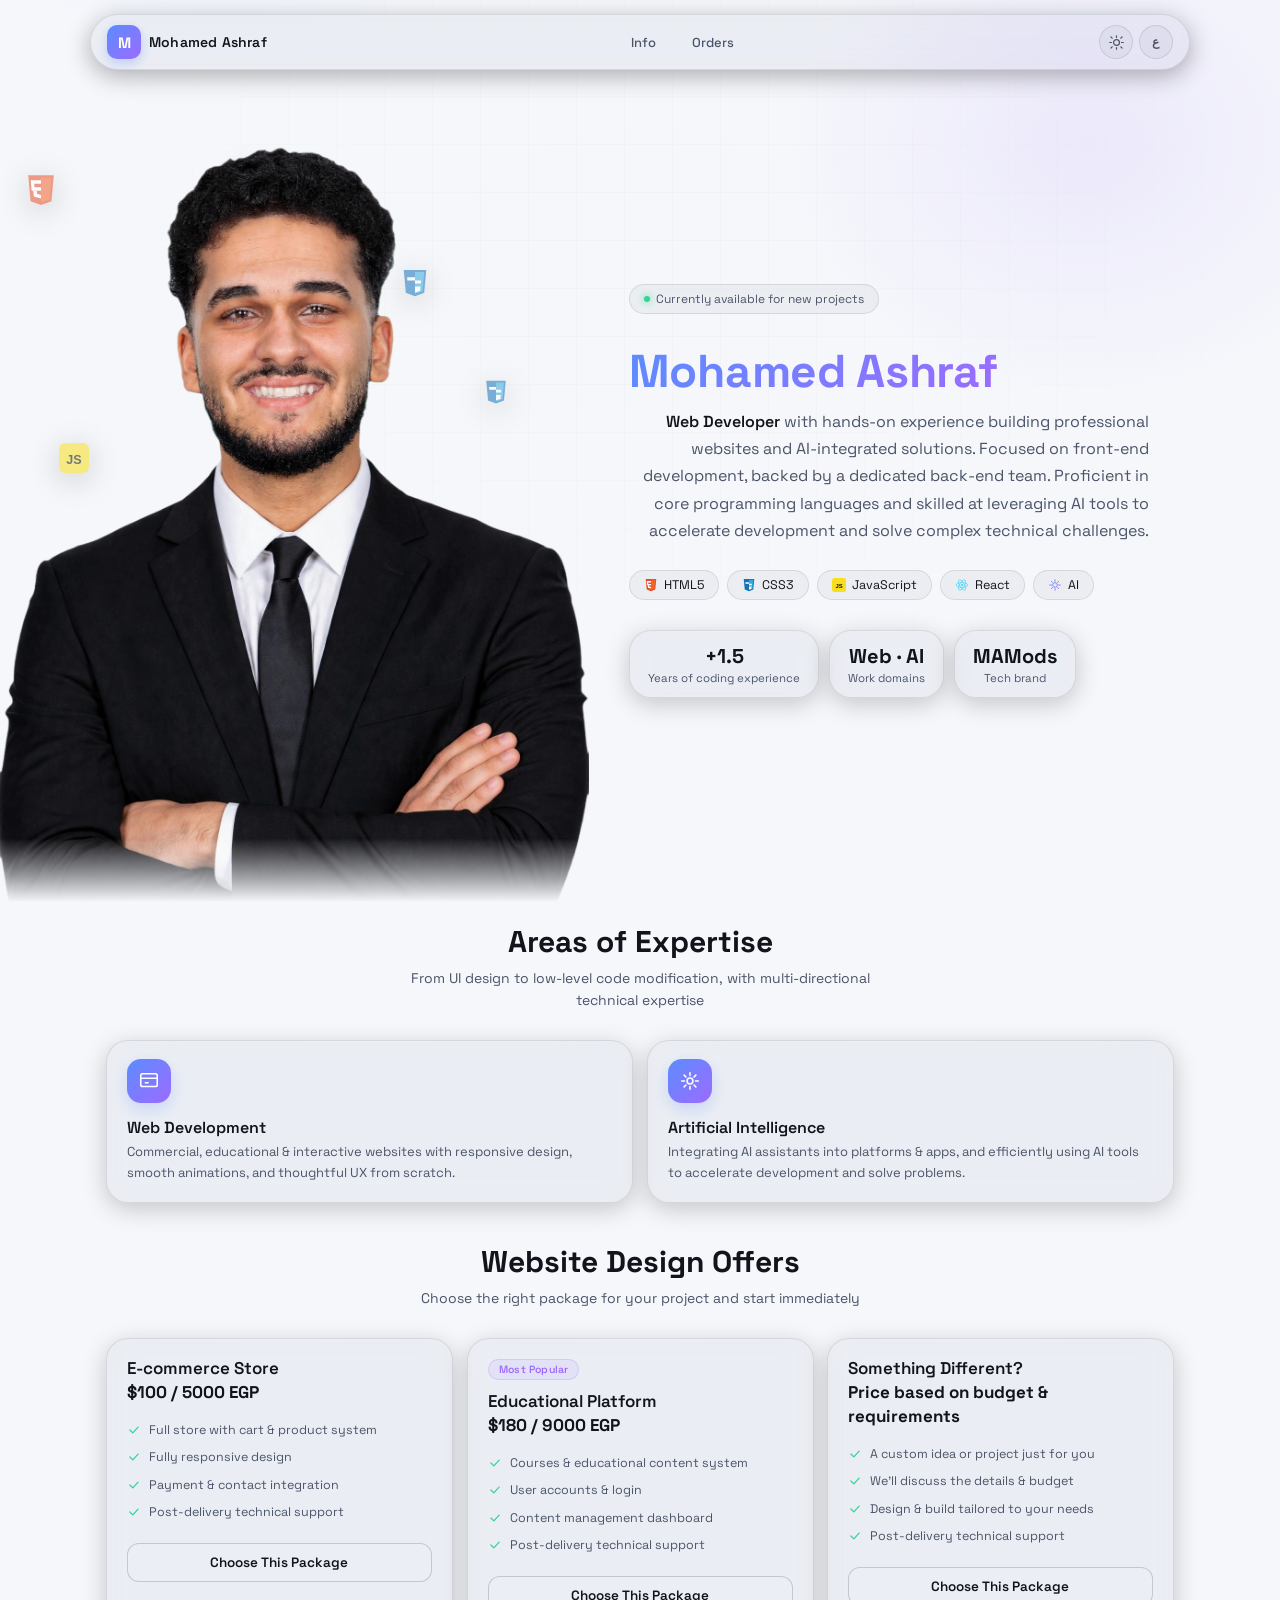
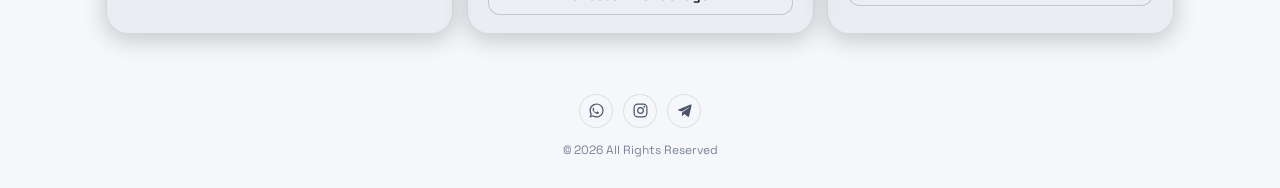
==== commit 6bb92a48: "Add files via upload" ====
--- a/index.html
+++ b/index.html
@@ -1,5 +1,5 @@
 <!DOCTYPE html>
-<html lang="ar" dir="rtl">
+<html lang="en" dir="ltr">
 <head>
     <meta charset="UTF-8">
     <meta name="viewport" content="width=device-width, initial-scale=1.0, maximum-scale=1.0, user-scalable=yes">
@@ -15,7 +15,7 @@
     <link href="https://fonts.googleapis.com/css2?family=Space+Grotesk:wght@400;500;600;700&family=Inter:wght@400;500;600;700;800&family=IBM+Plex+Sans+Arabic:wght@400;500;600;700&display=swap" rel="stylesheet">
     <link rel="stylesheet" href="style.css">
 </head>
-<body class="ar-mode" dir="rtl">
+<body class="en-mode" dir="ltr">
 
     <!-- ===== NAV ===== -->
     <nav class="nav" id="mainNav">
@@ -24,8 +24,8 @@
             <div class="nav-logo-text" data-i18n="nav-name">Mohamed Ashraf</div>
         </div>
         <div class="nav-links">
-            <a href="#heroSection" class="nav-link" data-i18n="nav-info">معلومات</a>
-            <a href="#offers" class="nav-link" data-i18n="nav-orders">الطلبات</a>
+            <a href="#heroSection" class="nav-link" data-i18n="nav-info">Info</a>
+            <a href="#offers" class="nav-link" data-i18n="nav-orders">Orders</a>
         </div>
         <div class="nav-actions">
             <button class="theme-toggle" id="themeToggle" title="Toggle theme">
@@ -50,14 +50,15 @@
             <div class="hero-text-col">
                 <div class="eyebrow">
                     <span class="dot"></span>
-                    <span data-i18n="eyebrow">متاح حاليًا لاستقبال مشاريع جديدة</span>
+                    <span data-i18n="eyebrow">Currently available for new projects</span>
                 </div>
 
                 <h1 class="hero-name"><span class="grad-text" data-i18n="name">Mohamed Ashraf</span></h1>
                 <p class="hero-tagline" data-i18n="tagline">
-                    <strong>مطور ويب</strong> بخبرة عملية في بناء مواقع ويب احترافية
-                    وحلول مدمجة بالذكاء الاصطناعي. متمكّن من لغات البرمجة الأساسية ومستخدم بكفاءة عالية
-                    لأدوات الـ AI في تسريع التطوير وحل المشاكل التقنية المعقدة.
+                    <strong>Web Developer</strong> with hands-on experience building professional websites
+                    and AI-integrated solutions. Focused on front-end development, backed by a dedicated
+                    back-end team. Proficient in core programming languages and skilled at leveraging AI
+                    tools to accelerate development and solve complex technical challenges.
                 </p>
 
                 <div class="skill-pills">
@@ -108,15 +109,15 @@
                 <div class="hero-stats">
                     <div class="stat-card glass-card" data-reveal="left">
                         <div class="stat-num">+1.5</div>
-                        <div class="stat-label" data-i18n="stat-years">سنة خبرة برمجية</div>
+                        <div class="stat-label" data-i18n="stat-years">Years of coding experience</div>
                     </div>
                     <div class="stat-card glass-card" data-reveal="up">
                         <div class="stat-num">Web · AI</div>
-                        <div class="stat-label" data-i18n="stat-fields">مجالات العمل</div>
+                        <div class="stat-label" data-i18n="stat-fields">Work domains</div>
                     </div>
                     <div class="stat-card glass-card" data-reveal="right">
                         <div class="stat-num">MAMods</div>
-                        <div class="stat-label" data-i18n="stat-brand">العلامة التقنية</div>
+                        <div class="stat-label" data-i18n="stat-brand">Tech brand</div>
                     </div>
                 </div>
             </div>
@@ -190,23 +191,23 @@
         <!-- EXPERTISE -->
         <section class="section">
             <div class="section-head">
-                <h2 class="section-title" data-i18n="expertise-title">مجالات الخبرة</h2>
-                <p class="section-sub" data-i18n="expertise-sub">من تصميم الواجهات إلى التعديل على مستوى الكود الخام، بخبرة تقنية متعددة الاتجاهات</p>
+                <h2 class="section-title" data-i18n="expertise-title">Areas of Expertise</h2>
+                <p class="section-sub" data-i18n="expertise-sub">From UI design to low-level code modification, with multi-directional technical expertise</p>
             </div>
             <div class="expertise-grid">
                 <div class="glass-card expertise-card" data-reveal="left">
                     <div class="expertise-icon">
                         <svg viewBox="0 0 24 24" fill="none" stroke="#fff" stroke-width="1.7"><rect x="3" y="4" width="18" height="14" rx="2"/><path d="M3 9h18M8 14h3" stroke-linecap="round"/></svg>
                     </div>
-                    <div class="expertise-title" data-i18n="exp-web-title">تطوير الويب</div>
-                    <div class="expertise-desc" data-i18n="exp-web-desc">مواقع تجارية وتعليمية وتفاعلية بتصميم متجاوب، حركات سلسة، وتجربة استخدام مدروسة من الصفر.</div>
+                    <div class="expertise-title" data-i18n="exp-web-title">Web Development</div>
+                    <div class="expertise-desc" data-i18n="exp-web-desc">Commercial, educational & interactive websites with responsive design, smooth animations, and thoughtful UX from scratch.</div>
                 </div>
                 <div class="glass-card expertise-card" data-reveal="right">
                     <div class="expertise-icon">
                         <svg viewBox="0 0 24 24" fill="none" stroke="#fff" stroke-width="1.7"><circle cx="12" cy="12" r="3.2"/><path d="M12 3v3M12 18v3M3 12h3M18 12h3M5.6 5.6l2 2M16.4 16.4l2 2M5.6 18.4l2-2M16.4 7.6l2-2" stroke-linecap="round"/></svg>
                     </div>
-                    <div class="expertise-title" data-i18n="exp-ai-title">الذكاء الاصطناعي</div>
-                    <div class="expertise-desc" data-i18n="exp-ai-desc">دمج مساعدين ذكاء اصطناعي داخل المنصات والتطبيقات، واستخدام أدوات AI بكفاءة لتسريع التطوير وحل المشاكل.</div>
+                    <div class="expertise-title" data-i18n="exp-ai-title">Artificial Intelligence</div>
+                    <div class="expertise-desc" data-i18n="exp-ai-desc">Integrating AI assistants into platforms & apps, and efficiently using AI tools to accelerate development and solve problems.</div>
                 </div>
             </div>
         </section>
@@ -214,8 +215,8 @@
         <!-- OFFERS -->
         <section class="section" id="offers">
             <div class="section-head">
-                <h2 class="section-title" data-i18n="offers-title">عروض تصميم المواقع</h2>
-                <p class="section-sub" data-i18n="offers-sub">اختار الباقة المناسبة لمشروعك وابدأ التنفيذ فورًا</p>
+                <h2 class="section-title" data-i18n="offers-title">Website Design Offers</h2>
+                <p class="section-sub" data-i18n="offers-sub">Choose the right package for your project and start immediately</p>
             </div>
             <div class="offers-wrap" id="offersWrap"></div>
         </section>
@@ -243,7 +244,7 @@
                 </svg>
             </a>
         </div>
-        <p data-i18n="footer-copy">© 2026 جميع حقوق النشر محفوظة</p>
+        <p data-i18n="footer-copy">© 2026 All Rights Reserved</p>
     </footer>
 
     <!-- ===== MODAL ===== -->
@@ -251,8 +252,8 @@
         <div class="modal-box">
             <div class="modal-head">
                 <div>
-                    <h3 data-i18n="modal-title">إكمال الطلب</h3>
-                    <p data-i18n="modal-sub">ابعت بياناتك وهيتم التواصل معاك على واتساب</p>
+                    <h3 data-i18n="modal-title">Complete Order</h3>
+                    <p data-i18n="modal-sub">Send your details and we'll contact you on WhatsApp</p>
                 </div>
                 <div class="modal-close" id="modalClose">
                     <svg viewBox="0 0 24 24" fill="none" stroke="currentColor" stroke-width="2"><path d="M6 6l12 12M18 6L6 18" stroke-linecap="round"/></svg>
@@ -260,22 +261,22 @@
             </div>
             <div class="selected-banner" id="selectedBanner"></div>
             <div class="field">
-                <label data-i18n="label-name">الاسم الكامل</label>
-                <input type="text" id="custName" placeholder="اكتب اسمك بالكامل">
+                <label data-i18n="label-name">Full Name</label>
+                <input type="text" id="custName" data-i18n="ph-name" placeholder="Enter your full name">
             </div>
             <div class="field">
-                <label data-i18n="label-phone">رقم الهاتف</label>
+                <label data-i18n="label-phone">Phone Number</label>
                 <input type="tel" id="custPhone" placeholder="01xxxxxxxxx">
             </div>
             <div class="field">
-                <label data-i18n="label-email">البريد الإلكتروني (اختياري)</label>
+                <label data-i18n="label-email">Email (optional)</label>
                 <input type="email" id="custEmail" placeholder="example@mail.com">
             </div>
             <div class="field">
-                <label data-i18n="label-details">تفاصيل إضافية</label>
-                <textarea id="custDetails" rows="3" placeholder="اكتب أي تفاصيل عن الموقع اللي محتاجه..."></textarea>
-            </div>
-            <button class="send-btn" id="sendOrder" data-i18n="send-btn">إرسال الطلب عبر واتساب</button>
+                <label data-i18n="label-details">Additional Details</label>
+                <textarea id="custDetails" rows="3" data-i18n="ph-details" placeholder="Describe any details about the website you need..."></textarea>
+            </div>
+            <button class="send-btn" id="sendOrder" data-i18n="send-btn">Send via WhatsApp</button>
         </div>
     </div>
 
@@ -290,8 +291,8 @@
     <!-- ===== SENDING OVERLAY ===== -->
     <div class="sending-overlay" id="sendingOverlay">
         <div class="sending-ring"></div>
-        <div class="sending-title" data-i18n="sending-title">جاري تحويل طلبك...</div>
-        <div class="sending-sub" data-i18n="sending-sub">هيتم فتح واتساب خلال لحظات</div>
+        <div class="sending-title" data-i18n="sending-title">Redirecting your request...</div>
+        <div class="sending-sub" data-i18n="sending-sub">WhatsApp will open in a moment</div>
     </div>
 
     <script src="script.js"></script>
